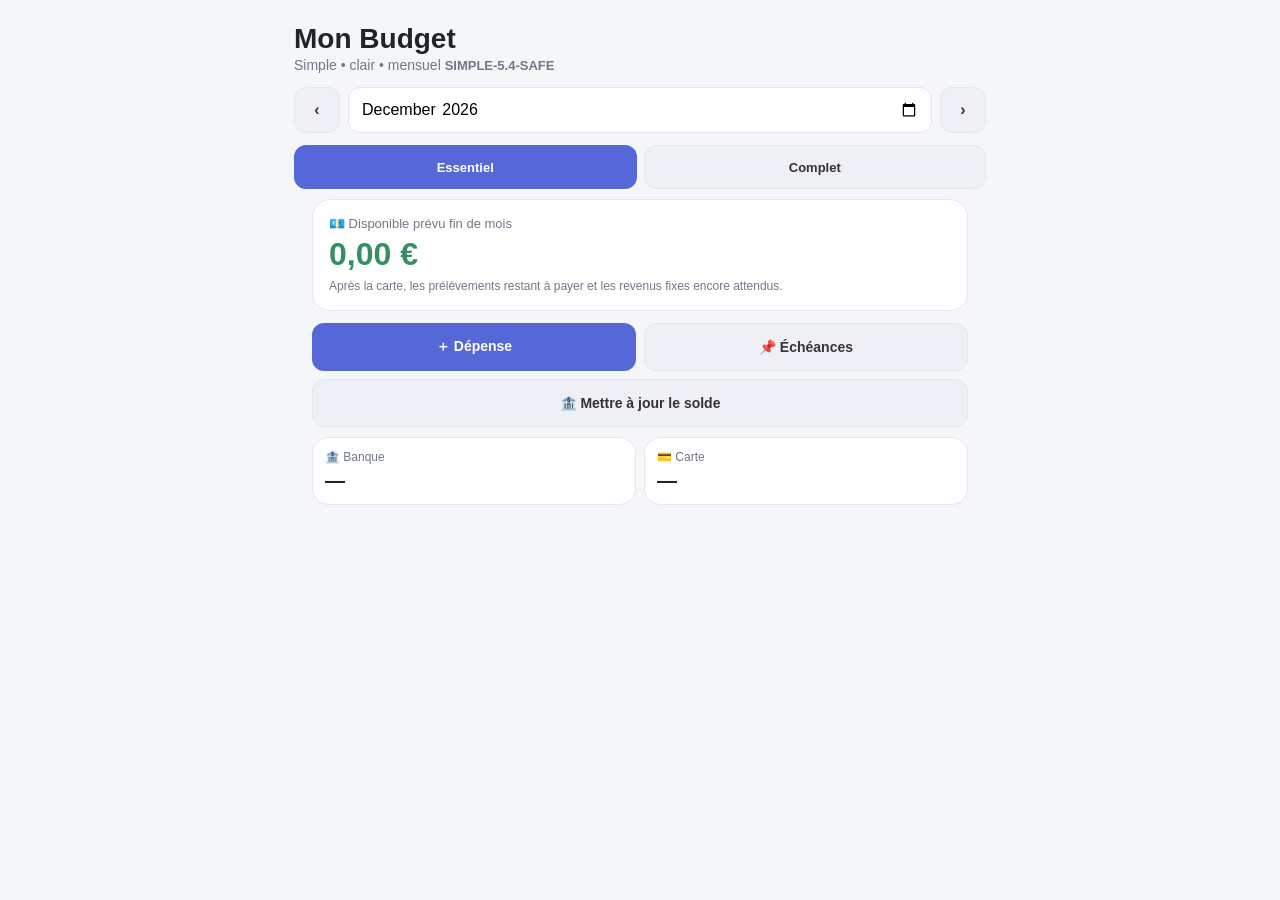
==== Index.html @ 57f80737 "Add files via upload" ====
<!doctype html>
<html lang="fr">
<head>
<meta charset="utf-8">
<meta name="viewport" content="width=device-width,initial-scale=1,viewport-fit=cover">
<meta name="apple-mobile-web-app-capable" content="yes">
<meta name="theme-color" content="#f5f6fa">
<meta name="apple-mobile-web-app-status-bar-style" content="default">
<meta name="apple-mobile-web-app-title" content="Mon Budget">
<link rel="manifest" href="manifest.webmanifest">
<link rel="apple-touch-icon" href="icon.svg">
<title>Mon Budget</title>
<style>
:root{--bg:#f5f6fa;--card:#fff;--text:#20232a;--muted:#727886;--line:#e5e7ed;--green:#16875d;--red:#d44b4b;--blue:#5667d8;--orange:#c4771e}
*{box-sizing:border-box}body{margin:0;background:var(--bg);font-family:-apple-system,BlinkMacSystemFont,"Segoe UI",sans-serif;color:var(--text)}
.app{padding-bottom:82px;max-width:720px;margin:auto;padding:18px 14px 90px}h1{font-size:28px;margin:5px 0 2px}.subtitle{font-size:14px;color:var(--muted);margin-bottom:14px}
.month{display:flex;gap:8px;margin-bottom:12px}.month input{flex:1}.month button{width:46px}
input,select,button{font:inherit}input,select{width:100%;padding:12px;border:1px solid var(--line);border-radius:12px;background:#fff}
button{padding:12px;border:0;border-radius:12px;background:var(--blue);color:#fff;font-weight:700}.secondary{background:#eef0f6;color:#333;border:1px solid var(--line)}
.hero{background:#fff;border:1px solid var(--line);border-radius:18px;padding:17px;box-shadow:0 8px 22px rgba(30,35,50,.06);margin-bottom:10px}
.hero .label,.smalllabel{font-size:12px;color:var(--muted)}.hero .big{font-size:34px;font-weight:850;margin:4px 0}.green{color:var(--green)}.red{color:var(--red)}.orange{color:var(--orange)}
.cards{display:grid;grid-template-columns:1fr 1fr;gap:9px}.card,.section{background:#fff;border:1px solid var(--line);border-radius:16px;padding:14px;box-shadow:0 7px 18px rgba(30,35,50,.05)}
.card b{display:block;font-size:19px;margin-top:4px}.section{margin-top:11px}.section h2{font-size:18px;margin:0 0 11px}
.grid{display:grid;grid-template-columns:1fr 1fr;gap:8px}.wide{grid-column:1/-1}.note{font-size:12px;color:var(--muted);margin-top:8px;line-height:1.4}
.tabs{display:flex;gap:7px;margin-bottom:10px}.tabs button{flex:1;background:#eef0f6;color:#444}.tabs button.active{background:var(--blue);color:white}
.list{display:flex;flex-direction:column;gap:8px}.item{display:flex;align-items:center;gap:8px;border:1px solid var(--line);border-radius:12px;padding:10px}.main{flex:1;min-width:0}.title{font-weight:700;white-space:nowrap;overflow:hidden;text-overflow:ellipsis}.meta{font-size:12px;color:var(--muted);margin-top:2px}.amt{font-weight:800}.del,.edit{background:#f0f1f4;color:#555;padding:8px 10px}.edit{background:#eef0f6}.empty{text-align:center;color:var(--muted);padding:14px}
.progress{height:9px;background:#eceef3;border-radius:999px;overflow:hidden;margin-top:8px}.bar{height:100%;background:var(--blue);width:0}
.actions{display:flex;gap:8px}.actions button{flex:1}.statusDone{background:#e8f6ef!important;color:#16875d!important}.statusTodo{background:#fff5e8!important;color:#a45e12!important}.monthOverview{display:grid;grid-template-columns:1fr 1fr;gap:8px;margin-top:10px}.overviewBox{padding:11px;border:1px solid var(--line);border-radius:12px;background:#f8f9fb}.overviewBox b{display:block;font-size:18px;margin-top:4px}
.compactSection{padding:12px}.compactSection h2{margin-bottom:8px}.compactSection summary{cursor:pointer;font-weight:800;font-size:16px;list-style:none}.compactSection summary::-webkit-details-marker{display:none}.compactSection summary:after{content:"⌄";float:right;color:var(--muted)}.compactSection details[open] summary:after{content:"⌃"}.compactBody{margin-top:10px}
.quickStats{display:grid;grid-template-columns:repeat(4,minmax(112px,1fr));gap:8px;overflow-x:auto;padding-bottom:3px;margin-bottom:10px}.quickStat{background:#fff;border:1px solid var(--line);border-radius:14px;padding:11px;min-width:112px}.quickStat .smalllabel{white-space:nowrap}.quickStat b{display:block;font-size:18px;margin-top:4px}.fold{margin-top:10px;background:#fff;border:1px solid var(--line);border-radius:16px;padding:0 14px;box-shadow:0 7px 18px rgba(30,35,50,.05)}.fold>summary{padding:14px 0;cursor:pointer;font-weight:800;font-size:17px;list-style:none}.fold>summary::-webkit-details-marker{display:none}.fold>summary:after{content:"＋";float:right;color:var(--muted)}.fold[open]>summary:after{content:"−"}.foldBody{padding:0 0 14px}.fold .section{box-shadow:none;border:0;padding:0;margin:0}.todayHidden{display:none}

.menuGroup{margin-top:10px;background:#fff;border:1px solid var(--line);border-radius:16px;padding:0 14px;box-shadow:0 7px 18px rgba(30,35,50,.05)}
.menuGroup>summary{padding:15px 0;cursor:pointer;font-weight:850;font-size:18px;list-style:none}
.menuGroup>summary::-webkit-details-marker{display:none}
.menuGroup>summary:after{content:"＋";float:right;color:var(--muted)}
.menuGroup[open]>summary:after{content:"−"}
.menuBody{padding:0 0 14px}
.menuBody>.fold{box-shadow:none;border:1px solid var(--line);margin-top:8px}
.menuBody>.fold>summary{font-size:15px;padding:12px 0}


/* V80 — simplification et confort iPhone */
.quickActions{display:grid;grid-template-columns:repeat(5,1fr);gap:7px;margin:4px 0 10px}
.quickActions button{padding:10px 6px;font-size:12px;line-height:1.15;min-height:48px}
.quickActions .secondary{background:#fff}
.toast{position:fixed;left:50%;bottom:24px;transform:translateX(-50%) translateY(20px);background:#20232a;color:#fff;padding:11px 16px;border-radius:999px;font-size:13px;font-weight:700;opacity:0;pointer-events:none;transition:.2s;z-index:100;max-width:90%;text-align:center}
.toast.show{opacity:1;transform:translateX(-50%) translateY(0)}
.homeRecent{margin-top:10px}
.homeRecent>summary{font-size:15px!important;padding:11px 0!important}
@media(max-width:520px){
 .app{padding:12px 10px 78px}
 h1{font-size:25px}
 .hero{padding:14px}
 .hero .big{font-size:30px}
 .quickStats{display:grid;grid-template-columns:1fr 1fr;overflow:visible;gap:7px}
 .quickStat{min-width:0;padding:10px}
 .quickStat b{font-size:17px}
 .section{padding:12px}
 .quickActions{grid-template-columns:repeat(5,1fr)}
}


.habitBtn{white-space:nowrap;padding:9px 11px!important}
.reuseHome{background:#eef0f6;color:#444;padding:7px 9px;font-size:13px}

.homeDone{padding:7px 9px;font-size:12px;white-space:nowrap}
@media(max-width:520px){.homeDone{padding:7px 8px;font-size:11px}}

.monthSteps{display:grid;grid-template-columns:1fr 1fr;gap:7px}
.monthSteps button{text-align:left;padding:10px 11px;font-size:13px}
.monthSteps span{float:right;font-weight:900}
@media(max-width:520px){.monthSteps{grid-template-columns:1fr 1fr}.monthSteps button{font-size:12px;padding:9px}}


.viewMode{display:grid;grid-template-columns:1fr 1fr;gap:7px;margin:0 0 10px}
.viewMode button{padding:11px 10px;font-size:13px;min-height:44px;touch-action:manipulation}
body.essentialMode .optionalHome{display:none!important}
body.essentialMode .quickStats{margin-bottom:8px}


.entryTools{display:flex;align-items:center;justify-content:space-between;gap:8px;margin:0 0 8px}
.entryTools button{padding:7px 10px;font-size:12px}
body.entrySimple .entryAdvanced{display:none!important}
body.entrySimple #form{grid-template-columns:1fr 1fr}
body.entrySimple #label{grid-column:1/-1}
body.entrySimple #addBtn{grid-column:1/-1}
body.entrySimple #undoLastBtn{grid-column:1/-1}
@media(max-width:520px){
 body.entrySimple #form{grid-template-columns:1fr 1fr}
}


.globalUndo{position:fixed;left:10px;right:10px;bottom:12px;z-index:120;background:#20232a;color:#fff;border-radius:14px;padding:10px 12px;display:flex;align-items:center;justify-content:space-between;gap:10px;box-shadow:0 8px 28px rgba(0,0,0,.22)}
.globalUndo span{font-size:13px;font-weight:700}
.globalUndo button{padding:8px 12px;background:#fff;color:#20232a;white-space:nowrap}


.attentionCard{border-width:2px}
.attentionHead{display:flex;align-items:center;justify-content:space-between;gap:8px}
#attentionBadge{font-size:11px;font-weight:800;padding:4px 7px;border-radius:999px;background:#eef0f6}


.smartEntry{display:flex;align-items:center;justify-content:space-between;gap:9px;padding:9px 10px;margin:0 0 8px;border:1px solid var(--line);border-radius:12px;background:#fafbff}
.smartEntry>div{min-width:0}
.smartEntry button{padding:8px 10px;white-space:nowrap}

.dailyActionGrid{display:grid;grid-template-columns:1fr 1fr;gap:7px}
.dailyActionGrid button{min-height:44px;padding:9px 8px;font-size:12px}
body.essentialMode .dailyActions{display:block!important}









.categoryBars{display:grid;gap:7px;margin-top:8px}
.categoryRow{display:grid;grid-template-columns:minmax(75px,1fr) 2fr auto;align-items:center;gap:7px;font-size:11px}
.categoryTrack{height:8px;border-radius:999px;background:#eceef4;overflow:hidden}
.categoryFill{height:100%;background:currentColor;border-radius:999px}
.categoryAmount{font-weight:800;white-space:nowrap}


.projectionGrid{display:grid;grid-template-columns:1fr 1fr;gap:7px;margin-top:8px}
.projectionGrid>div{border:1px solid var(--line);border-radius:11px;padding:9px;background:#fafbff}
.projectionGrid span{display:block;font-size:11px;color:#666;margin-bottom:3px}
.projectionGrid b{font-size:16px}


.compactMonthDetails{margin:0 0 10px}
.compactMonthDetails summary{display:flex;align-items:center;justify-content:space-between;gap:8px}
.compactHint{font-size:10px;font-weight:600;color:#777;text-align:right}
.compactMonthBody>.section{margin:8px 0!important;padding:10px}
.compactMonthBody>.section:first-child{margin-top:0!important}
.compactMonthBody>.section:last-child{margin-bottom:0!important}
body.essentialMode .compactMonthDetails{display:block!important}

.entryToolButtons{display:flex;gap:5px;align-items:center;flex-wrap:wrap;justify-content:flex-end}
.entryToolButtons button{padding:7px 9px;font-size:11px}
@media(max-width:420px){
 .entryTools{align-items:flex-start}
 .entryToolButtons{flex-direction:column;align-items:stretch}
 .entryToolButtons button{padding:6px 8px}
}

.recentEntryWrap{margin:0 0 8px}
.recentEntryChips{display:flex;gap:6px;overflow-x:auto;padding:5px 0 2px;scrollbar-width:none}
.recentEntryChips::-webkit-scrollbar{display:none}
.recentEntryChips button{flex:0 0 auto;padding:7px 9px;font-size:11px;white-space:nowrap;max-width:170px;overflow:hidden;text-overflow:ellipsis}
.compactCollapse{width:100%;margin:0 0 7px;padding:7px;font-size:11px}

.closeAssistantGrid{display:grid;grid-template-columns:1fr;gap:7px}
.closeAssistantGrid button{min-height:42px;text-align:left;padding:9px 10px}

/* V500.1 — accueil plus compact */



.compactMonthDetails{margin-bottom:8px!important}
.dailyActions{padding:11px!important;margin-bottom:8px!important}

/* V600 — accueil plus compact sur iPhone */
.hero{margin-bottom:8px!important}
.attentionCard{margin-top:0!important;margin-bottom:8px!important}
.compactMonthDetails{margin-top:0!important;margin-bottom:8px!important}
.dailyActions{margin-top:0!important;margin-bottom:8px!important}
.dailyActions h2{margin-bottom:5px!important}
.dailyActionGrid{gap:6px!important}
.dailyActionGrid button{min-height:40px!important;padding:7px!important}
@media(max-width:430px){
 .compactHint{max-width:175px;line-height:1.1}
 .compactMonthDetails summary{padding-top:9px!important;padding-bottom:9px!important}
}

/* V700 — outils pratiques sans rallonger l'accueil */
.historyQuickTools{display:grid;grid-template-columns:1fr auto;gap:6px;margin:0 0 6px}
.historyQuickTools input{min-width:0}
.historyQuickTools button{padding:7px 10px}
@media(max-width:430px){
 .entryToolButtons{gap:4px}
 .entryToolButtons button{font-size:10px;padding:6px 7px}
}

/* V800 — filtres d'historique compacts */
.historyFilters{display:flex;gap:5px;overflow-x:auto;margin:0 0 8px;padding-bottom:2px;scrollbar-width:none}
.historyFilters::-webkit-scrollbar{display:none}
.historyFilters button{flex:0 0 auto;padding:6px 8px;font-size:10px}
.historyFilters button.active{font-weight:800;outline:2px solid currentColor}

/* V900 — navigation mensuelle compacte */
.monthNavTools{display:grid;grid-template-columns:1fr 1fr 1fr;gap:5px;margin:0 0 9px}
.monthNavTools button{padding:7px 5px;font-size:10px}
.nextMonthPreview{margin:-2px 0 8px;padding:7px 8px;border:1px solid var(--line);border-radius:9px;background:#fafbff}
@media(max-width:430px){
 .monthNavTools{grid-template-columns:1fr 1fr}
 .monthNavTools button:last-child{grid-column:1/-1}
}

/* V1000 — favoris de saisie + badge intégrité, sans nouveau bloc accueil */
.favoriteEntryWrap{margin:0 0 7px}
.integrityBadge{display:inline-block;padding:6px 8px;border-radius:999px;font-size:11px;font-weight:800;margin-bottom:8px}
.integrityBadge.ok{background:#edf8f1}
.integrityBadge.warn{background:#fff5e8}



/* V1000.4 — correctif ciblé affichage revenus fixes */
#fixedIncomeList{display:grid;gap:7px}
#fixedIncomeList .fixedIncomeVisibleRow{display:grid}

/* SIMPLE-1 — quotidien d'abord, options avancées derrière "Plus" */
.simpleModeBar{display:flex;align-items:center;justify-content:space-between;gap:10px;margin:10px 0;padding:11px 13px;border:1px solid var(--line);border-radius:14px;background:#fff}
.simpleModeBar b{display:block;font-size:14px}
.simpleModeBar span{display:block;font-size:11px;color:var(--muted);margin-top:2px}
.simpleModeBar button{padding:7px 13px;min-width:74px}

/* SIMPLE-2 — accueil quotidien ultra simple */
body.simpleEssential #quickStatus,
body.simpleEssential #urgentCard,
body.simpleEssential #monthDetailsCard{display:none!important}
body.simpleEssential .simpleModeBar{margin-top:8px}
body.simpleEssential #quickActions .note{display:none!important}

/* SIMPLE-3 — accueil essentiel réellement minimal */
body.simpleEssential #urgentCard{display:none!important}
body.simpleEssential #quickActions .note{display:none!important}
body.simpleEssential #quickActions .quickGrid>*{display:none!important}
body.simpleEssential #quickActions .quickGrid>*:nth-child(1),
body.simpleEssential #quickActions .quickGrid>*:nth-child(2),
body.simpleEssential #quickActions .quickGrid>*:nth-child(3){display:flex!important}
body.simpleEssential #quickActions .quickGrid>*:nth-child(1){order:1}
body.simpleEssential #quickActions .quickGrid>*:nth-child(2){order:2}
body.simpleEssential #quickActions .quickGrid>*:nth-child(3){order:3}
body.simpleEssential #quickActions .quickGrid{grid-template-columns:1fr!important}
body.simpleEssential #quickActions .quickGrid>*:nth-child(1){font-size:0}
body.simpleEssential #quickActions .quickGrid>*:nth-child(1)::after{content:"+ Dépense";font-size:15px}
body.simpleEssential #quickActions .quickGrid>*:nth-child(2){font-size:0}
body.simpleEssential #quickActions .quickGrid>*:nth-child(2)::after{content:"📌 Échéances";font-size:15px}
body.simpleEssential #quickActions .quickGrid>*:nth-child(3){font-size:0}
body.simpleEssential #quickActions .quickGrid>*:nth-child(3)::after{content:"🏦 Mettre à jour le solde";font-size:15px}
body.simpleEssential .statGrid>*:nth-child(n+3){display:none!important}
body.simpleEssential .statGrid{grid-template-columns:1fr 1fr!important}
body.simpleEssential #monthDetailsCard{display:none!important}

/* SIMPLE-4 — véritable tableau de bord Essentiel indépendant */
.simple4Dashboard{display:none}
body.simple4TrueEssential .simple4Dashboard{display:block;margin:10px 18px 22px}
.simple4Available{background:#fff;border:1px solid var(--line);border-radius:18px;padding:16px;margin-bottom:12px}
.simple4Label{color:var(--muted);font-size:13px}
.simple4Amount{font-size:32px;font-weight:800;color:#348f62;margin:5px 0}
.simple4Sub{font-size:12px;color:var(--muted);line-height:1.35}
.simple4Actions{display:grid;grid-template-columns:1fr 1fr;gap:8px;margin-bottom:10px}
.simple4Actions button{min-height:48px;font-size:14px}
.simple4Actions .simple4Wide{grid-column:1/-1}
.simple4Stats{display:grid;grid-template-columns:1fr 1fr;gap:8px}
.simple4Stats>div{background:#fff;border:1px solid var(--line);border-radius:16px;padding:12px}
.simple4Stats span{display:block;color:var(--muted);font-size:12px}
.simple4Stats b{display:block;font-size:20px;margin-top:5px}
body.simple4TrueEssential #simple4OriginalArea{display:none!important}

/* SIMPLE-5 — actions intégrées sans quitter l'accueil simple */
.simple5Panel{background:#fff;border:1px solid var(--line);border-radius:18px;padding:14px;margin:10px 0}
.simple5Panel[hidden]{display:none!important}
.simple5Head{display:flex;align-items:center;justify-content:space-between;margin-bottom:10px}
.simple5Head b{font-size:17px}.simple5Close{border:0;background:transparent;font-size:22px;padding:4px 8px}
.simple5Panel input,.simple5Panel select{width:100%;box-sizing:border-box;margin:5px 0;padding:12px;border:1px solid var(--line);border-radius:12px;background:#fff;font-size:16px}
.simple5Row{display:grid;grid-template-columns:1fr 1fr;gap:8px}
.simple5Panel .primary{width:100%;margin-top:8px}
.simple5Hint{font-size:12px;color:var(--muted);margin-top:7px}

.simple5DueSummary{display:grid;grid-template-columns:1fr 1fr;gap:8px;margin:4px 0 10px}
.simple5DueSummary>div{background:#f7f8fb;border:1px solid var(--line);border-radius:14px;padding:10px}
.simple5DueSummary span{display:block;color:var(--muted);font-size:12px}
.simple5DueSummary b{display:block;font-size:19px;margin-top:4px}
.simple5DueList{display:grid;gap:8px}
.simple5DueItem{border:1px solid var(--line);border-radius:14px;padding:11px}
.simple5DueTop{display:flex;justify-content:space-between;gap:10px;align-items:flex-start}
.simple5DueTitle{font-weight:750}
.simple5DueMeta{font-size:12px;color:var(--muted);margin-top:3px}
.simple5DueAmt{font-weight:800;white-space:nowrap}
.simple5DueItem button{width:100%;margin-top:9px;min-height:42px}
.simple5Empty{text-align:center;color:var(--muted);padding:14px 4px}

.simple5CompactHead{margin-bottom:0}
.simple5EmptyCompact{padding:4px 2px 2px;text-align:left;font-size:14px}
</style></head>
<body>
<div id="simple4Dashboard" class="simple4Dashboard">
  <div class="simple4Available">
    <div class="simple4Label">💶 Disponible prévu fin de mois</div>
    <div id="simple4AvailableValue" class="simple4Amount">—</div>
    <div class="simple4Sub">Après la carte, les prélèvements restant à payer et les revenus fixes encore attendus.</div>
  </div>

  <div class="simple4Actions">
    <button id="simple4Add" type="button" class="primary">＋ Dépense</button>
    <button id="simple4Due" type="button" class="secondary">📌 Échéances</button>
    <button id="simple4Balance" type="button" class="secondary simple4Wide">🏦 Mettre à jour le solde</button>
  </div>

  <div id="simple5Panel" class="simple5Panel" hidden></div>

  <div class="simple4Stats">
    <div><span>🏦 Banque</span><b id="simple4Bank">—</b></div>
    <div><span>💳 Carte</span><b id="simple4Card">—</b></div>
  </div>
</div>
<div class="app">
<h1>Mon Budget</h1><div class="subtitle">Simple • clair • mensuel <span style="font-size:13px;font-weight:700">SIMPLE-5.4-SAFE</span></div>
<div class="month"><button id="prev" class="secondary">‹</button><input id="month" type="month"><button id="next" class="secondary">›</button></div>
<div class="viewMode">
 <button id="viewEssential" type="button" aria-pressed="true">Essentiel</button>
 <button id="viewFull" type="button" class="secondary" aria-pressed="false">Complet</button>
</div>

<div class="hero">
 <div class="label">💶 Disponible prévu fin de mois</div>
 <div id="rest" class="big green">0 €</div>
 <div id="restText" class="smalllabel">Après la carte, les prélèvements et les dépenses exceptionnelles prévues.</div>
<div id="monthPace" style="margin-top:10px;padding-top:10px;border-top:1px solid var(--line);font-size:14px;font-weight:700"></div>
</div>
<div id="homeGuidance" class="note" style="margin:-2px 2px 10px;text-align:center;font-weight:700"></div>
<div id="routineReminder" class="section" style="display:none;margin-top:0;margin-bottom:10px">
 <div style="display:flex;align-items:center;justify-content:space-between;gap:8px">
  <div><b>🔔 Point budget</b><div id="routineReminderText" class="note" style="margin-top:3px"></div></div>
  <button id="routineGo" class="secondary" type="button">Faire le point</button>
 </div>
</div>

<div id="attentionCard" class="section attentionCard" style="margin-top:0;margin-bottom:10px">
 <div class="attentionHead"><b id="attentionTitle">✓ Tout va bien</b><span id="attentionBadge"></span></div>
 <div id="attentionText" class="note" style="margin-top:5px"></div>
 <button id="attentionAction" class="secondary" type="button" style="display:none;width:100%;margin-top:8px">Voir</button>
</div>



<details id="compactMonthDetails" class="fold compactMonthDetails">
 <summary>📊 Détails du mois <span id="compactHint" class="compactHint">comparaison · catégories · projection</span></summary>
 <div class="foldBody compactMonthBody"><button id="collapseMonthDetails" class="secondary compactCollapse" type="button">↑ Refermer les détails</button>
<div class="section monthCompare" style="margin-top:0;margin-bottom:10px">
 <h2 style="margin-bottom:7px">↔️ Par rapport au mois précédent</h2>
 <div id="compareMonthText" class="note"></div>
</div>

<div class="section categorySnapshot" style="margin-top:0;margin-bottom:10px">
 <h2 style="margin-bottom:7px">🏷️ Où part mon budget ?</h2>
 <div id="categorySnapshotText" class="note"></div>
 <div id="categorySnapshotBars" class="categoryBars"></div>
</div>

<div class="section monthProjection" style="margin-top:0;margin-bottom:10px">
 <h2 style="margin-bottom:7px">🔭 Jusqu’à la fin du mois</h2>
 <div id="monthProjectionText" class="note"></div>
 <div class="projectionGrid">
  <div><span>Jours restants</span><b id="projectionDays">—</b></div>
  <div><span>Repère quotidien</span><b id="projectionDaily">—</b></div>
 </div>
</div>

 </div>
</details>

<div class="section dailyActions" style="margin-top:0;margin-bottom:10px">
 <h2 style="margin-bottom:4px">⚡ Actions rapides</h2>
 <div id="dailyActionHint" class="note" style="margin-bottom:7px"></div>
 <div id="monthCheckStatus" class="note" style="margin:0 0 7px"></div>
 <div class="dailyActionGrid">
  <button id="dailyAdd" type="button">➕ Ajouter</button>
  <button id="dailyDue" class="secondary" type="button">📌 Échéances</button>
  <button id="dailyBalance" class="secondary" type="button">🏦 Solde</button>
  <button id="dailyMonthCheck" class="secondary" type="button">✓ Faire le point</button>
 </div>
</div>

<div id="todaySection" class="section" style="margin-top:0;margin-bottom:10px">
<h2>📌 Aujourd’hui</h2>
<div id="todayDueList" class="list"></div>
<div id="todayDueNote" class="note"></div>
</div>

<div class="quickStats">
 <div class="quickStat"><span class="smalllabel">🏦 Banque</span><b id="bankView">0 €</b></div>
 <div class="quickStat"><span class="smalllabel">💳 Carte</span><b id="cardView" class="orange">0 €</b></div>
 <div class="quickStat"><span class="smalllabel">⬇️ Revenus</span><b id="incomeView" class="green">0 €</b></div>
 <div class="quickStat"><span class="smalllabel">⬆️ Dépenses</span><b id="expenseView" class="red">0 €</b></div>
</div>









<div class="quickActions" aria-label="Accès rapides">
 <button id="qaAdd" class="secondary" type="button">➕<br>Ajouter</button>
 <button id="qaBalance" class="secondary" type="button">🏦<br>Solde</button>
 <button id="qaHistory" class="secondary" type="button">📋<br>Historique</button>
 <button id="qaBackup" class="secondary" type="button">💾<br>Sauvegarder</button>
 <button id="qaToday" class="secondary" type="button">📅<br>Aujourd’hui</button>
</div>

<div class="section optionalHome" style="margin-top:0;margin-bottom:10px">
 <h2 style="margin-bottom:8px">☀️ Aujourd’hui</h2>
 <div class="cards">
  <div class="card"><span class="smalllabel">Dépensé aujourd’hui</span><b id="homeTodaySpent" class="red">0,00 €</b></div>
  <div class="card"><span class="smalllabel">Repère disponible / jour</span><b id="homePerDay">0,00 €</b></div>
 </div>
 <div id="homeTodayMsg" class="note" style="margin-top:8px"></div>
</div>

<div class="section" style="margin-top:0;margin-bottom:10px">
 <h2 style="margin-bottom:5px">📌 À faire</h2>
 <div class="note" style="margin-bottom:8px">Validez directement ici ce qui a été payé ou reçu.</div>
 <div id="homeTodo" class="list"></div>
 <div class="actions" style="margin-top:8px">
 <button id="undoDueAction" class="secondary" type="button" style="display:none">↩️ Annuler</button>
 <button id="qaTodo" class="secondary" type="button">Voir les échéances</button>
</div>
</div>

<details class="fold homeRecent optionalHome">
 <summary>🕘 Dernières opérations</summary>
 <div class="foldBody"><div id="recentEntries" class="list"></div></div>
</details>

<div class="section">
<h2>Ajouter rapidement</h2>
<div class="tabs"><button id="tabExpense" class="active">Dépense</button><button id="tabIncome">Revenu</button><button id="tabFixed">Fixe</button></div>
<div id="habitHint" class="note" style="display:none;margin:0 0 6px">Saisies récentes — touchez pour préremplir</div>
<div id="habitRow" style="display:none;gap:7px;overflow-x:auto;margin-bottom:10px;padding-bottom:2px"></div>
<div id="quickExpense" style="display:flex;gap:7px;overflow-x:auto;margin-bottom:10px;padding-bottom:2px">
<button type="button" class="secondary quickcat" data-cat="Courses" data-label="Courses">Courses</button>
<button type="button" class="secondary quickcat" data-cat="Carburant" data-label="Carburant">Carburant</button>
<button type="button" class="secondary quickcat" data-cat="Loisirs" data-label="Loisirs">Loisirs</button>
<button type="button" class="secondary quickcat" data-cat="Animaux" data-label="Animaux">Animaux</button>
</div>
<div id="smartEntry" class="smartEntry" style="display:none">
 <div><b id="smartEntryTitle">✨ Suggestion</b><div id="smartEntryText" class="note"></div></div>
 <button id="smartEntryApply" class="secondary" type="button">Utiliser</button>
</div>
<div id="favoriteEntryWrap" class="favoriteEntryWrap" style="display:none">
 <span class="note">Favoris</span>
 <div id="favoriteEntryChips" class="recentEntryChips"></div>
</div>
<div id="recentEntryWrap" class="recentEntryWrap" style="display:none"><span class="note">Récents</span><div id="recentEntryChips" class="recentEntryChips"></div></div>
<div class="entryTools">
 <span class="note">Saisie rapide <span id="entryChoiceSummary"></span></span>
 <div class="entryToolButtons">
  <button id="repeatLastEntry" class="secondary" type="button" style="display:none">↻ Reprendre</button>
  <button id="clearQuickEntry" class="secondary" type="button">✕ Effacer</button>
  <button id="entryToday" class="secondary" type="button">Aujourd’hui</button>
  <button id="entryThisMonth" class="secondary" type="button">Ce mois</button>
  <button id="saveFavoriteEntry" class="secondary" type="button">☆ Favori</button>
  <button id="toggleEntryDetails" class="secondary" type="button">Plus d’options</button>
 </div>
</div>
<form id="form" class="grid">
 <input id="label" class="wide" list="recentLabels" autocomplete="off" placeholder="Nom : courses, salaire, assurance…" required>
 <datalist id="recentLabels"></datalist>
 <input id="amount" type="number" step="0.01" min="0" inputmode="decimal" placeholder="Montant €" required>
 <input id="date" class="entryAdvanced" type="date" required>
 <input id="fixedDay" class="wide" type="number" min="1" max="28" inputmode="numeric" placeholder="Jour du prélèvement (1 à 28)" style="display:none">
 <select id="paymentMethod" class="wide entryAdvanced">
<option value="card">💳 Carte bancaire</option>
<option value="bank">🏦 Compte / prélèvement</option>
<option value="cash">💶 Espèces</option>
</select>
<select id="category" class="wide entryAdvanced"><option>Courses</option><option>Carburant</option><option>Factures</option><option>Logement</option><option>Voiture</option><option>Santé</option><option>Enfants</option><option>Loisirs</option><option>Animaux</option><option>Autre</option></select>
 <button class="wide" id="addBtn">Ajouter la dépense</button>
<button class="secondary" id="undoLastBtn" type="button" style="margin-top:10px;width:100%">
↩️ Annuler la dernière saisie
</button>
</form>
<div id="fixedNote" class="note" style="display:none">Le montant sera prévu automatiquement chaque mois à la date choisie. Vous pourrez ensuite indiquer « Payé ».</div>
</div>

<div class="simpleModeBar">
 <div><b>Mode simple</b><span>Le nécessaire au quotidien</span></div>
 <button id="toggleAdvancedSimple" class="secondary" type="button">Plus</button>
</div>
<details class="menuGroup">
 <summary>🔮 Prévisions</summary>
 <div class="menuBody">
  <details class="fold" data-simple-advanced="1">
<summary>📊 Repère quotidien</summary>
<div class="foldBody">
 <div class="cards">
  <div class="card"><span class="smalllabel">📅 Jours restants</span><b id="daysLeft">0</b></div>
  <div class="card"><span class="smalllabel">💶 Disponible / jour</span><b id="perDay">0,00 €</b></div>
  <div class="card"><span class="smalllabel">🛒 Aujourd’hui</span><b id="spentToday" class="red">0,00 €</b></div>
  <div class="card"><span class="smalllabel">📆 Sur 7 jours</span><b id="spentWeek" class="red">0,00 €</b></div>
 </div>
 <div class="note">C’est seulement un repère : vous n’êtes pas obligée de dépenser la même somme chaque jour.</div>
</div></details>
  <details class="fold">
<summary>📅 À venir ce mois-ci</summary>
<div class="foldBody">
 <div class="cards">
  <div class="card"><span class="smalllabel">💰 Revenus attendus</span><b id="dashExpected" class="green">0,00 €</b></div>
  <div class="card"><span class="smalllabel">🧾 Charges à payer</span><b id="dashUnpaid" class="orange">0,00 €</b></div>
 </div>
 <div style="margin-top:10px;padding:11px;border:1px solid var(--line);border-radius:12px;background:#f8f9fb"><span class="smalllabel">⏰ Prochaine échéance</span><div id="nextDue" style="font-weight:800;margin-top:4px">Aucune échéance</div><div id="nextDueDetail" class="note" style="margin-top:3px"></div></div>
</div></details>
  <details class="fold">
<summary>💰 Revenus fixes mensuels</summary>
<div class="foldBody"><div class="note" style="margin-bottom:10px">Enregistrés une seule fois, ils apparaissent tous les mois. « Reçu » est mémorisé séparément pour chaque mois.</div>
<div class="grid">
 <input id="fiLabel" class="wide" placeholder="Ex. Salaire, allocation…">
 <input id="fiAmount" type="number" step="0.01" min="0" inputmode="decimal" placeholder="Montant €">
 <input id="fiDay" type="number" min="1" max="28" inputmode="numeric" placeholder="Jour (1 à 28)">
 <button id="addFixedIncome">Ajouter</button>
</div>
<div id="fixedIncomeList" class="list" style="margin-top:10px"></div>


</div></details>
  <details class="fold" data-simple-advanced="1">
<summary>🔮 Prévision du mois</summary>
<div class="foldBody">
<div class="cards">
 <div class="card"><span class="smalllabel">Revenus encore attendus</span><b id="expectedIncome" class="green">0 €</b></div>
 <div class="card"><span class="smalllabel">Fixes encore à payer</span><b id="unpaidFixed" class="orange">0 €</b></div>
</div>
<div class="note">Le reste à vivre tient compte de la carte, des prélèvements restant à payer et des revenus fixes qui ne sont pas encore reçus.</div>


</div></details>
  <details class="fold">
<summary>🧾 Prélèvements fixes</summary>
<div class="foldBody"><div class="note" style="margin-bottom:10px">Enregistrés une seule fois, ils apparaissent tous les mois. « Payé » est mémorisé séparément pour chaque mois.</div>
<div id="fixedList" class="list"></div>


</div></details>
  






<details class="fold" data-simple-advanced="1">
<summary>🐷 Objectif d’épargne</summary>
<div class="foldBody">
 <div class="note" style="margin-bottom:10px">Définissez la somme que vous souhaitez préserver ce mois-ci. Elle sera déduite du disponible réellement utilisable.</div>
 <div class="grid">
  <input id="savingGoal" type="number" step="0.01" min="0" inputmode="decimal" placeholder="Objectif d’épargne €">
  <input id="savingDone" type="number" step="0.01" min="0" inputmode="decimal" placeholder="Épargne réellement mise de côté €">
  <input id="safetyMargin" type="number" step="0.01" min="0" inputmode="decimal" placeholder="Marge de sécurité à garder €">
  <button id="saveSavingGoal">Enregistrer</button>
 </div>
 <div class="cards" style="margin-top:10px">
  <div class="card"><span class="smalllabel">Objectif</span><b id="savingGoalView">0,00 €</b></div>
  <div class="card"><span class="smalllabel">Disponible après épargne</span><b id="afterSavingView" class="green">0,00 €</b></div>
  <div class="card wide"><span class="smalllabel">🛡️ Marge de sécurité</span><b id="safetyMarginView">0,00 €</b><div class="note" id="safetyMarginText" style="margin-top:4px"></div></div>
  <div class="card wide"><span class="smalllabel">Progression de l’objectif</span><b id="savingProgressText">0 %</b><div class="progress"><div id="savingProgressBar" class="bar"></div></div></div>
  <div class="card wide"><span class="smalllabel">Épargne des derniers mois</span><div id="savingHistory" style="margin-top:8px"></div></div>
 </div>
</div></details>
<details class="fold" data-simple-advanced="1">
<summary>🏁 Fin de mois</summary>
<div class="foldBody">
 <div class="cards">
  <div class="card"><span class="smalllabel">Disponible prévu</span><b id="endForecast">0,00 €</b></div>
  <div class="card"><span class="smalllabel">Réservé</span><b id="endReserved">0,00 €</b></div>
  <div class="card wide"><span class="smalllabel">Réellement libre</span><b id="endFree" class="green">0,00 €</b></div>
 </div>
 <div id="endMonthMessage" class="note" style="margin-top:10px"></div>
</div></details>
<details class="fold" data-simple-advanced="1">
<summary>🚦 État du budget</summary>
<div class="foldBody">
 <div id="budgetStatus" class="list"></div>
</div></details>

<details class="fold" data-simple-advanced="1">
<summary>📊 Analyses détaillées</summary>
<div class="foldBody">
 <div class="note" style="margin-bottom:10px">Ces informations restent disponibles, mais sont rangées ici pour garder l’écran principal simple.</div>
<details class="fold">
<summary>🥇 Top 3 des dépenses</summary>
<div class="foldBody">
 <div id="topThreeCategories" class="list"></div>
 <div class="note" style="margin-top:10px">Vos trois catégories les plus importantes du mois, classées automatiquement.</div>
</div></details>
<details class="fold">
<summary>🏆 Plus gros poste de dépense</summary>
<div class="foldBody">
 <div class="cards">
  <div class="card"><span class="smalllabel">Catégorie n°1</span><b id="topCategoryName">—</b></div>
  <div class="card"><span class="smalllabel">Montant</span><b id="topCategoryAmount" class="red">0,00 €</b></div>
 </div>
 <div id="topCategoryInfo" class="note" style="margin-top:10px"></div>
</div></details>
<details class="fold">
<summary>🎯 Suis-je dans le bon rythme ?</summary>
<div class="foldBody">
 <div class="cards">
  <div class="card"><span class="smalllabel">Rythme réel / jour</span><b id="paceActual">0,00 €</b></div>
  <div class="card"><span class="smalllabel">Repère autorisé / jour</span><b id="paceAllowed">0,00 €</b></div>
 </div>
 <div class="card wide" style="margin-top:10px"><b id="paceVerdictTitle"></b><div id="paceVerdictText" class="note" style="margin-top:4px"></div></div>
</div></details>
<details class="fold">
<summary>📉 Rythme des dépenses</summary>
<div class="foldBody">
 <div class="cards">
  <div class="card"><span class="smalllabel">Moyenne dépensée / jour</span><b id="avgSpentDay">0,00 €</b></div>
  <div class="card"><span class="smalllabel">Dépenses du mois</span><b id="spentSoFar" class="red">0,00 €</b></div>
  <div class="card wide"><span class="smalllabel">Projection au même rythme</span><b id="spendingProjection">0,00 €</b></div>
 </div>
 <div id="spendingPaceMessage" class="note" style="margin-top:10px"></div>
</div></details>
<details class="fold">
<summary>📅 Dépenses par semaine</summary>
<div class="foldBody">
 <div id="weeklySpending" class="list"></div>
 <div class="note" style="margin-top:10px">Les dépenses réellement enregistrées sont regroupées par périodes du mois pour repérer rapidement les semaines les plus coûteuses.</div>
</div></details>
<details class="fold">
<summary>💳 Dépenses par moyen de paiement</summary>
<div class="foldBody">
 <div class="cards">
  <div class="card"><span class="smalllabel">💳 Carte</span><b id="payCardTotal">0,00 €</b></div>
  <div class="card"><span class="smalllabel">🏦 Compte</span><b id="payBankTotal">0,00 €</b></div>
  <div class="card"><span class="smalllabel">💶 Espèces</span><b id="payCashTotal">0,00 €</b></div>
  <div class="card"><span class="smalllabel">Total dépenses</span><b id="payAllTotal" class="red">0,00 €</b></div>
 </div>
 <div class="note" style="margin-top:10px">Répartition des dépenses réellement enregistrées pour le mois sélectionné.</div>
</div></details>
<details class="fold">
<summary>📊 Dépenses par catégorie</summary>
<div class="foldBody">
<div class="note" style="margin-bottom:10px">Répartition automatique des dépenses enregistrées ce mois-ci.</div>
<div id="categoryBreakdown" class="list"></div>
</div></details>
<details class="fold">
<summary>📈 Comparaison avec le mois précédent</summary>
<div class="foldBody">
 <div id="monthCompare" class="list"></div>
</div></details>
</div></details>
<details class="fold" data-simple-advanced="1">
<summary>🎯 Budgets du mois</summary>
<div class="foldBody">
<div class="note" style="margin-bottom:10px">Facultatif : indiquez seulement les catégories que vous souhaitez surveiller.</div>
<div class="grid">
 <select id="budgetCat"><option>Courses</option><option>Carburant</option><option>Factures</option><option>Logement</option><option>Voiture</option><option>Santé</option><option>Enfants</option><option>Loisirs</option><option>Animaux</option><option>Autre</option></select>
 <input id="budgetAmount" type="number" step="0.01" min="0" inputmode="decimal" placeholder="Budget €">
 <button id="saveBudget" class="wide">Enregistrer le budget</button>
</div>
<div id="budgetList" class="list" style="margin-top:10px"></div>


</div></details>
 </div>
</details>

<details class="menuGroup">
 <summary>🗓️ Gérer le mois</summary>
 <div class="menuBody"><div class="monthNavTools">
 <button id="goPrevMonth" class="secondary" type="button">← Mois précédent</button>
 <button id="goCurrentMonth" class="secondary" type="button">Ce mois-ci</button>
 <button id="goNextMonth" class="secondary" type="button">Mois suivant →</button>
</div><div class="section closeAssistant" style="margin:0 0 10px">
 <h2 style="margin-bottom:6px">🏁 Fin de mois</h2>
 <div id="closeAssistantText" class="note" style="margin-bottom:8px"></div>
 <div id="nextMonthPreview" class="note nextMonthPreview"></div>
 <div class="closeAssistantGrid">
  <button id="closeCheckDue" class="secondary" type="button">1 · Vérifier les échéances</button>
  <button id="closeCheckBalance" class="secondary" type="button">2 · Vérifier le solde</button>
  <button id="closePrepareNext" type="button">3 · Préparer le mois suivant</button>
 </div>
</div><button id="copyPrevFixed" class="secondary" type="button" style="width:100%;margin-bottom:8px">↪ Reprendre les prélèvements du mois précédent</button>
  <div class="section monthGuide" style="margin:0 0 10px">
   <h2 style="margin-bottom:6px">🧭 Mon mois en 4 étapes</h2>
   <div id="monthGuideStatus" class="note" style="margin-bottom:9px"></div>
   <div class="monthSteps">
    <button id="stepBalance" class="secondary" type="button">1 · Solde & carte <span id="stepBalanceState"></span></button>
    <button id="stepDue" class="secondary" type="button">2 · Échéances <span id="stepDueState"></span></button>
    <button id="stepBudget" class="secondary" type="button">3 · Budgets <span id="stepBudgetState"></span></button>
    <button id="stepClose" class="secondary" type="button">4 · Clôture <span id="stepCloseState"></span></button>
   </div>
  </div>
  <details class="fold">
<summary>✏️ Modifier solde et carte</summary>
<div class="foldBody">
 <div class="grid">
  <input id="bank" type="number" step="0.01" inputmode="decimal" placeholder="Solde du compte €">
  <input id="card" type="number" step="0.01" inputmode="decimal" placeholder="Carte en cours €">
  <button id="saveBalance" class="wide">Mettre à jour</button>
 </div>
 <div class="note"><b>Disponible maintenant :</b> <span id="situationAvailable">0,00 €</span></div>
 <div class="note"><span id="situationDetail">Solde bancaire − carte en cours.</span></div>
</div></details>
  <details class="fold">
<summary>✅ Suivi des échéances</summary>
<div class="foldBody">
 <div class="monthOverview">
  <div class="overviewBox"><span class="smalllabel">Revenus déjà reçus</span><b id="receivedFixed" class="green">0,00 €</b></div>
  <div class="overviewBox"><span class="smalllabel">Charges déjà payées</span><b id="paidFixed" class="green">0,00 €</b></div>
 </div>
</div></details>
  <details class="fold">
<summary>✅ Clôture du mois</summary>
<div class="foldBody">
 <div id="monthCloseList" class="list"></div>
 <div class="note" style="margin-top:10px">Ce contrôle ne modifie aucune donnée : il vous indique simplement ce qu’il reste à vérifier avant de passer au mois suivant.</div>
</div></details>
<details class="fold">
<summary>🧳 Dépenses exceptionnelles prévues</summary>
<div class="foldBody">
 <div class="note" style="margin-bottom:10px">Anticipez une dépense inhabituelle. Avec « Payé ✓ », choisissez ensuite Carte, Compte/prélèvement ou Espèces : elle passe dans les mouvements et quitte automatiquement les prévisions.</div>
 <div class="grid">
  <input id="exceptionLabel" placeholder="Ex. Révision voiture">
  <input id="exceptionAmount" type="number" step="0.01" min="0" inputmode="decimal" placeholder="Montant €">
 </div>
 <button id="addException" type="button" style="width:100%;margin-top:8px">Ajouter à la prévision</button>
 <div id="exceptionList" class="list" style="margin-top:10px"></div>
 <div class="card" style="margin-top:10px"><span class="smalllabel">Total exceptionnel prévu</span><b id="exceptionTotal" class="orange">0,00 €</b></div>
</div></details>
<details class="fold">
<summary>📝 Notes du mois</summary>
<div class="foldBody">
 <div class="note" style="margin-bottom:10px">Gardez ici les dépenses exceptionnelles, rappels ou informations utiles pour le mois sélectionné.</div>
 <textarea id="monthNotes" placeholder="Ex. Révision voiture, anniversaire, remboursement attendu…" style="width:100%;min-height:100px;padding:12px;border:1px solid var(--line);border-radius:12px;font:inherit;resize:vertical"></textarea>
 <button id="saveMonthNotes" type="button" style="width:100%;margin-top:8px">Enregistrer la note</button>
 <div id="monthNotesSaved" class="note" style="display:none">Note enregistrée ✓</div>
</div></details>
<details class="fold">
<summary>🔔 Routine budget</summary>
<div class="foldBody">
 <div class="note" style="margin-bottom:10px">Choisissez le jour où vous aimez faire votre point budget chaque mois. Mon Budget vous le rappellera simplement sur l’accueil.</div>
 <div class="grid">
  <input id="routineDay" type="number" min="1" max="28" inputmode="numeric" placeholder="Jour du mois (1 à 28)">
  <button id="saveRoutineDay" type="button">Enregistrer</button>
 </div>
 <button id="clearRoutineDay" class="secondary" type="button" style="width:100%;margin-top:8px">Désactiver la routine</button>
 <div id="routineStatus" class="note" style="margin-top:8px"></div>
</div></details>
<details class="fold">
<summary>🗓️ Préparer le mois prochain</summary>
<div class="foldBody">
 <div class="cards">
  <div class="card"><span class="smalllabel">Revenus fixes prévus</span><b id="nextIncomeTotal" class="green">0,00 €</b></div>
  <div class="card"><span class="smalllabel">Prélèvements fixes prévus</span><b id="nextFixedTotal" class="orange">0,00 €</b></div>
 </div>
 <div id="nextMonthName" class="note" style="margin-top:10px"></div>
 <button id="prepareNextMonth" type="button" style="width:100%;margin-top:10px">✨ Préparer automatiquement le mois prochain</button>
<button id="goNextMonth" class="secondary" type="button" style="width:100%;margin-top:7px">Voir le mois prochain →</button>
<div id="prepareNextMsg" class="note" style="display:none;margin-top:8px"></div>
</div></details>
<details class="fold">
<summary>➡️ Passage au mois suivant</summary>
<div class="foldBody">
<div class="note" style="margin-bottom:10px">
Les revenus fixes et prélèvements fixes restent automatiquement enregistrés chaque mois.
Le statut « Reçu / Payé » reste indépendant pour chaque mois.
</div>
<button id="copyPreviousBudgets" class="secondary" style="width:100%">Reprendre les budgets du mois précédent</button>
<div id="copyBudgetMsg" class="note" style="display:none;margin-top:10px"></div>


</div></details>
  <details class="fold">
<summary>📊 Bilan du mois</summary>
<div class="foldBody">
<div class="cards">
 <div class="card"><span class="smalllabel">Total revenus</span><b id="reportIncome" class="green">0,00 €</b></div>
 <div class="card"><span class="smalllabel">Total dépenses</span><b id="reportExpense" class="red">0,00 €</b></div>
 <div class="card"><span class="smalllabel">Solde revenus − dépenses</span><b id="reportNet">0,00 €</b></div>
 <div class="card"><span class="smalllabel">Plus grosse dépense</span><b id="reportLargest">0,00 €</b></div>
</div>
<div id="reportLargestLabel" class="note"></div>
<button id="copyReport" class="secondary" style="width:100%;margin-top:10px">Copier le bilan</button>
<div id="copyReportMsg" class="note" style="display:none">Bilan copié ✓</div>


</div></details>
 </div>
</details>

<details class="menuGroup">
 <summary>📚 Historique & sauvegarde</summary>
 <div class="menuBody"><div class="historyQuickTools">
 <input id="historySearch" type="search" placeholder="Rechercher une opération…" autocomplete="off">
 <button id="historyClearSearch" class="secondary" type="button">Effacer</button>
</div>
<div id="historySearchInfo" class="note" style="margin:0 0 7px"></div><div class="historyFilters">
 <button class="secondary historyFilter active" type="button" data-history-filter="all">Tout</button>
 <button class="secondary historyFilter" type="button" data-history-filter="expense">Dépenses</button>
 <button class="secondary historyFilter" type="button" data-history-filter="income">Revenus</button>
 <button class="secondary historyFilter" type="button" data-history-filter="fixed">Prélèvements</button>
</div>
  <div class="section" style="margin:0 0 10px">
   <h2>🛡️ Sécurité des données</h2>
   <div id="safeStatus" class="note" style="margin-bottom:9px">Sauvegarde automatique active.</div>
   <div id="lastBackupInfo" class="note" style="margin-bottom:8px"></div>
   <div id="integrityBadge" class="integrityBadge">Contrôle des données…</div>
   <div class="actions">
    <button id="safeDownload" type="button">Télécharger une sauvegarde</button>
    <button id="safeRestore" class="secondary" type="button">Restaurer la copie automatique</button>
   </div>
   <button id="beforeUpdateBackup" class="secondary" type="button" style="width:100%;margin-top:8px">🛡️ Sauvegarder avant une mise à jour</button>
   <div id="dataHealth" class="note" style="margin-top:8px"></div>
   <div class="section" style="margin:10px 0 0;padding:10px">
    <b>🔎 Contrôle avant mise à jour</b>
    <div id="updateCheck" class="note" style="margin-top:5px"></div>
    <button id="runUpdateCheck" class="secondary" type="button" style="width:100%;margin-top:8px">Vérifier maintenant</button>
   </div>
  </div>
  <details class="fold">
<summary>📋 Mouvements du mois</summary>
<div class="foldBody">
<div class="note" id="movementSummary" style="margin-bottom:10px"></div>
<div class="grid" style="margin-bottom:10px">
 <select id="movementFilter">
  <option value="all">Tout afficher</option>
  <option value="expense">Dépenses seulement</option>
  <option value="income">Revenus seulement</option>
 </select>
 <input id="movementSearch" class="wide" type="search" placeholder="🔎 Rechercher une opération…">
 <select id="movementSort" class="wide">
  <option value="dateDesc">Plus récentes d’abord</option>
  <option value="dateAsc">Plus anciennes d’abord</option>
  <option value="amountDesc">Montant : du plus élevé</option>
  <option value="amountAsc">Montant : du plus faible</option>
  <option value="labelAsc">Nom : A → Z</option>
 </select>
 <select id="movementPayment">
  <option value="all">Tous les paiements</option>
  <option value="card">💳 Carte</option>
  <option value="bank">🏦 Compte</option>
  <option value="cash">💶 Espèces</option>
 </select>
 <select id="movementCategory">
  <option value="all">Toutes catégories</option>
  <option>Courses</option><option>Carburant</option><option>Factures</option><option>Logement</option>
  <option>Voiture</option><option>Santé</option><option>Enfants</option><option>Loisirs</option><option>Animaux</option><option>Autre</option>
 </select>
 <button id="resetFilters" class="secondary wide" type="button">Réinitialiser les filtres</button>
</div>
<div class="card" style="margin:10px 0">
 <span class="smalllabel">Total de la sélection affichée</span>
 <b id="filteredTotal">0,00 €</b>
 <div id="filteredCount" class="note" style="margin-top:4px"></div>
</div>
<div id="entryList" class="list"></div><div class="note" style="margin-top:10px">↻ Réutiliser remplit automatiquement la saisie avec le même nom, montant, catégorie et moyen de paiement. Vous pouvez modifier avant d’ajouter.</div>


</div></details>
  <details class="fold">
<summary>💾 Sauvegarde</summary>
<div class="foldBody">
<div class="actions"><button id="export" class="secondary">Exporter</button><button id="import" class="secondary">Importer</button></div>
<button id="restoreSafety" class="secondary" type="button" style="width:100%;margin-top:8px">↩️ Restaurer avant le dernier import</button>
<input id="file" type="file" accept="application/json" hidden>

</div></details>
 </div>
</details>










</div>

<script>

let toastTimer=null,lastDueAction=null,attentionTarget=null;
function showToast(msg){
 let x=$('toast');if(!x)return;
 x.textContent=msg;x.classList.add('show');
 clearTimeout(toastTimer);toastTimer=setTimeout(()=>x.classList.remove('show'),1800);
}
function openBySummary(text){
 let all=[...document.querySelectorAll('details')];
 let target=all.find(d=>{let s=d.querySelector(':scope > summary');return s&&s.textContent.includes(text)});
 if(!target)return null;
 let p=target.parentElement;
 while(p){if(p.tagName==='DETAILS')p.open=true;p=p.parentElement}
 target.open=true;
 target.scrollIntoView({behavior:'smooth',block:'start'});
 return target;
}
function closeOtherMainMenus(current){
$('globalUndoBtn').onclick=restoreLastChange;
function downloadSafetyFile(prefix){
 makeSafetyCopy();updateSafeStatus();updateDataHealth();updateLastBackupInfo();updateIntegrityBadge();
 let blob=new Blob([JSON.stringify({version:'V170-SAFE',exportedAt:new Date().toISOString(),data:s},null,2)],{type:'application/json'});
 let a=document.createElement('a');a.href=URL.createObjectURL(blob);
 a.download=(prefix||'mon-budget-sauvegarde-securite')+'-'+new Date().toISOString().slice(0,10)+'.json';
 a.click();setTimeout(()=>URL.revokeObjectURL(a.href),1000);
}
$('safeDownload').onclick=()=>{downloadSafetyFile('mon-budget-sauvegarde-securite');showToast('Sauvegarde téléchargée ✓')};
$('dailyAdd').onclick=()=>{document.getElementById('form').scrollIntoView({behavior:'smooth',block:'center'});setTimeout(()=>$('label').focus(),250)};
$('dailyDue').onclick=()=>openBySummary('À venir ce mois-ci');
$('dailyBalance').onclick=()=>openBySummary('Modifier solde et carte');
$('dailyMonthCheck').onclick=runMonthlyCheck;
$('copyPrevFixed').onclick=copyPreviousFixedToCurrent;
$('closeCheckDue').onclick=()=>openBySummary('À venir ce mois-ci');
$('closeCheckBalance').onclick=()=>openBySummary('Modifier solde et carte');
$('goPrevMonth').onclick=()=>setSelectedMonthSafe(shiftMonthKey(m,-1));
$('goCurrentMonth').onclick=()=>setSelectedMonthSafe(currentMonthKey());
$('goNextMonth').onclick=()=>setSelectedMonthSafe(shiftMonthKey(m,1));
$('closePrepareNext').onclick=()=>{if(confirm('Préparer le mois suivant à partir des réglages actuels ?'))prepareNextMonthSafe()};
if($('compactMonthDetails'))$('compactMonthDetails').addEventListener('toggle',()=>{
 try{localStorage.setItem(UI_DETAILS_KEY,$('compactMonthDetails').open?'1':'0')}catch(e){}
 updateCompactDetailsHint();
});
restoreCompactDetailsState();
$('runUpdateCheck').onclick=()=>{runUpdateCheck();showToast('Contrôle terminé ✓')};
$('beforeUpdateBackup').onclick=()=>{downloadSafetyFile('AVANT-MISE-A-JOUR-mon-budget');showToast('Sauvegarde avant mise à jour créée ✓')};
$('safeRestore').onclick=()=>{
 let p=getSafetyCopy();
 if(!p){showToast('Aucune copie automatique disponible');return}
 if(!confirm('Restaurer la copie automatique ? Les données actuelles seront remplacées.'))return;
 try{
  let current=JSON.stringify(s);
  s=JSON.parse(JSON.stringify(p.data));
  localStorage.setItem(KEY,JSON.stringify(s));
  localStorage.setItem(SAFE_KEY,JSON.stringify({savedAt:new Date().toISOString(),data:JSON.parse(current)}));
  render();updateSafeStatus();showToast('Copie restaurée ✓');
 }catch(e){showToast('Restauration impossible')}
};

$('smartEntryApply').onclick=applySmartSuggestion;
$('saveRoutineDay').onclick=()=>{
 let d=parseInt($('routineDay').value,10);
 if(!d||d<1||d>28){showToast('Choisissez un jour entre 1 et 28');return}
 s.routineDay=d;localStorage.setItem(KEY,JSON.stringify(s));render();showToast('Routine enregistrée ✓');
};
$('clearRoutineDay').onclick=()=>{
 s.routineDay=0;$('routineDay').value='';localStorage.setItem(KEY,JSON.stringify(s));render();showToast('Routine désactivée');
};
$('attentionAction').onclick=()=>{if(attentionTarget)openBySummary(attentionTarget)};
$('routineGo').onclick=()=>{openBySummary('Gérer le mois');setTimeout(()=>document.querySelector('.monthGuide')?.scrollIntoView({behavior:'smooth',block:'start'}),200)};
$('restoreSafety').onclick=()=>{if(restoreSafetyBackup())showToast('Sauvegarde restaurée ✓');else showToast('Aucune sauvegarde à restaurer')};
$('repeatLastEntry').onclick=repeatLastEntry;
$('collapseMonthDetails').onclick=()=>{let d=$('compactMonthDetails');if(d){d.open=false;d.scrollIntoView({behavior:'smooth',block:'center'})}};
$('clearQuickEntry').onclick=clearQuickEntry;
$('entryToday').onclick=setEntryDateToday;
$('entryThisMonth').onclick=setEntryDateThisMonth;
$('saveFavoriteEntry').onclick=addCurrentEntryFavorite;
document.querySelectorAll('.historyFilter').forEach(b=>b.onclick=()=>setHistoryTypeFilter(b.dataset.historyFilter));
$('historySearch').oninput=applyHistorySearch;
$('historyClearSearch').onclick=clearHistorySearch;
$('toggleEntryDetails').onclick=()=>setEntryMode(document.body.classList.contains('entrySimple')?'full':'simple');
setEntryMode(localStorage.getItem('budget_entry_mode')||'simple');
$('viewEssential').addEventListener('click',e=>{e.preventDefault();setViewMode('essential')});
$('viewFull').addEventListener('click',e=>{e.preventDefault();setViewMode('full')});
setViewMode(localStorage.getItem('budget_view_mode')||'essential');
 document.querySelectorAll('details.menuGroup').forEach(d=>{if(d!==current)d.open=false});
}


function setViewMode(v){
 let essential=v!=='full';
 document.body.classList.toggle('essentialMode',essential);
 let be=$('viewEssential'),bf=$('viewFull');
 if(be){be.className=essential?'':'secondary';be.setAttribute('aria-pressed',essential?'true':'false')}
 if(bf){bf.className=essential?'secondary':'';bf.setAttribute('aria-pressed',essential?'false':'true')}
 try{localStorage.setItem('budget_view_mode',essential?'essential':'full')}catch(e){}
}


function setEntryMode(v){
 let simple=v!=='full';
 document.body.classList.toggle('entrySimple',simple);
 if($('toggleEntryDetails'))$('toggleEntryDetails').textContent=simple?'Plus d’options':'Moins d’options';
 localStorage.setItem('budget_entry_mode',simple?'simple':'full');
}


let undoSnapshot=null,undoSnapshotTimer=null;
function rememberBeforeChange(message){
 try{undoSnapshot=JSON.stringify(s)}catch(e){undoSnapshot=null}
 if(!undoSnapshot)return;
 $('globalUndoText').textContent=message||'Modification effectuée';
 $('globalUndo').style.display='flex';
 clearTimeout(undoSnapshotTimer);
 undoSnapshotTimer=setTimeout(()=>{undoSnapshot=null;$('globalUndo').style.display='none'},7000);
}
function restoreLastChange(){
 if(!undoSnapshot)return;
 try{
   s=JSON.parse(undoSnapshot);
   localStorage.setItem(KEY,JSON.stringify(s));
   undoSnapshot=null;clearTimeout(undoSnapshotTimer);
   $('globalUndo').style.display='none';
   render();showToast('Modification annulée ✓');
 }catch(e){showToast('Impossible d’annuler cette modification')}
}


let smartSuggestion=null;
function updateSmartSuggestion(){
 let box=$('smartEntry');if(!box)return;
 let q=($('label').value||'').trim().toLowerCase();
 if(mode==='fixed'||q.length<2){box.style.display='none';smartSuggestion=null;return}
 let matches=(s.entries||[]).filter(e=>(e.label||'').toLowerCase().includes(q) && e.type===mode);
 if(!matches.length){box.style.display='none';smartSuggestion=null;return}
 matches.sort((a,b)=>(b.date||'').localeCompare(a.date||''));
 let e=matches[0];smartSuggestion=e;
 $('smartEntryTitle').textContent='✨ '+e.label;
 let pay=e.type==='expense'?(e.payment==='bank'?'Compte':e.payment==='cash'?'Espèces':'Carte'):'';
 $('smartEntryText').textContent=eur(e.amount)+' · '+(e.category||'Autre')+(pay?' · '+pay:'');
 box.style.display='flex';
}
function applySmartSuggestion(){
 let e=smartSuggestion;if(!e)return;
 $('label').value=e.label||'';
 $('amount').value=e.amount||'';
 $('category').value=e.category||'Autre';
 if(e.type==='expense'&&$('paymentMethod'))$('paymentMethod').value=e.payment||'card';
 try{
  localStorage.setItem('budget_last_category',$('category').value);
  if(e.type==='expense')localStorage.setItem('budget_last_payment',$('paymentMethod').value);
 }catch(err){}
 updateAddReady();updateEntryChoiceSummary();
 $('smartEntry').style.display='none';
 $('amount').focus();$('amount').select();
}


const SAFE_KEY='monBudgetSimpleV3_SAFE';

function updateLastBackupInfo(){
 let el=$('lastBackupInfo');if(!el)return;
 try{
  let raw=localStorage.getItem(SAFE_KEY);
  if(!raw){el.textContent='Aucune copie de sécurité horodatée.';return}
  let p=JSON.parse(raw),d=new Date(p.savedAt);
  if(isNaN(d.getTime())){el.textContent='Copie de sécurité disponible.';return}
  el.textContent='Dernière copie de sécurité : '+d.toLocaleDateString('fr-FR')+' à '+d.toLocaleTimeString('fr-FR',{hour:'2-digit',minute:'2-digit'});
 }catch(e){el.textContent='Copie de sécurité disponible.'}
}

function makeSafetyCopy(){
 try{
  if(typeof s==='undefined'||!s)return false;
  localStorage.setItem(SAFE_KEY,JSON.stringify({savedAt:new Date().toISOString(),data:s}));
  return true;
 }catch(e){return false}
}
function getSafetyCopy(){
 try{
  let raw=localStorage.getItem(SAFE_KEY);
  if(!raw)return null;
  let p=JSON.parse(raw);
  return p&&p.data?p:null;
 }catch(e){return null}
}
function updateSafeStatus(){
 let el=$('safeStatus');if(!el)return;
 let p=getSafetyCopy();
 if(!p){el.textContent='Sauvegarde automatique active. Une copie sera créée à la prochaine modification.';return}
 let d=new Date(p.savedAt);
 el.textContent='Copie automatique disponible · '+d.toLocaleDateString('fr-FR')+' '+d.toLocaleTimeString('fr-FR',{hour:'2-digit',minute:'2-digit'});
}


function updateDataHealth(){
 let el=$('dataHealth');if(!el||typeof s==='undefined')return;
 let nEntries=(s.entries||[]).length,nFixed=(s.fixed||[]).length,nIncome=(s.fixedIncome||[]).length;
 let issues=[];
 if(!Array.isArray(s.entries))issues.push('opérations');
 if(!Array.isArray(s.fixed))issues.push('prélèvements');
 if(!Array.isArray(s.fixedIncome))issues.push('revenus fixes');
 if(issues.length)el.textContent='⚠️ Vérification nécessaire : '+issues.join(', ')+'.';
 else el.textContent='✓ Données lisibles · '+nEntries+' opération'+(nEntries!==1?'s':'')+' · '+nFixed+' prélèvement'+(nFixed!==1?'s':'')+' · '+nIncome+' revenu'+(nIncome!==1?'s':'')+' fixe'+(nIncome!==1?'s':'');
}


function runUpdateCheck(){
 let el=$('updateCheck');if(!el)return;
 let checks=[];
 try{
  checks.push(Array.isArray(s.entries));
  checks.push(Array.isArray(s.fixed));
  checks.push(Array.isArray(s.fixedIncome));
  checks.push(!!s.balances && typeof s.balances==='object');
  checks.push(!!s.budgets && typeof s.budgets==='object');
  let raw=localStorage.getItem(KEY);
  checks.push(!!raw && !!JSON.parse(raw));
  let safe=getSafetyCopy();
  checks.push(!!safe && !!safe.data);
 }catch(e){checks.push(false)}
 let ok=checks.every(Boolean);
 el.textContent=ok
   ?'✓ Données, stockage local et copie de sécurité lisibles.'
   :'⚠️ Un contrôle a échoué. Ne remplacez pas cette version avant d’avoir fait une sauvegarde.';
 return ok;
}


function previousMonthKey(m){
 let [y,mo]=m.split('-').map(Number);mo--;
 if(mo<1){mo=12;y--}
 return y+'-'+String(mo).padStart(2,'0');
}
function monthEntryTotals(m){
 let rows=(s.entries||[]).filter(e=>(e.date||'').slice(0,7)===m);
 return {
  expense:rows.filter(e=>e.type==='expense').reduce((a,e)=>a+(+e.amount||0),0),
  income:rows.filter(e=>e.type==='income').reduce((a,e)=>a+(+e.amount||0),0)
 };
}


function monthCategoryTotals(m){
 let totals={};
 (s.entries||[]).forEach(e=>{
  if(e.type!=='expense'||(e.date||'').slice(0,7)!==m)return;
  let c=e.category||'Autre';
  totals[c]=(totals[c]||0)+(+e.amount||0);
 });
 return Object.entries(totals).sort((a,b)=>b[1]-a[1]);
}


const UI_DETAILS_KEY='budget_ui_month_details_open';
function restoreCompactDetailsState(){
 let d=$('compactMonthDetails');if(!d)return;
 try{d.open=localStorage.getItem(UI_DETAILS_KEY)==='1'}catch(e){}
 updateCompactDetailsHint();
}
function updateCompactDetailsHint(){
 let d=$('compactMonthDetails'),h=$('compactHint');if(!d||!h)return;
 h.textContent=d.open?'toucher pour refermer':'comparaison · catégories · projection';
}


function getLastEntryForMode(){
 let rows=(s.entries||[]).filter(e=>e.type===mode);
 if(!rows.length)return null;
 return rows.slice().sort((a,b)=>(b.date||'').localeCompare(a.date||''))[0];
}
function refreshRepeatLastEntry(){
 let b=$('repeatLastEntry');if(!b)return;
 let e=getLastEntryForMode();
 if(!e||mode==='fixed'){b.style.display='none';return}
 b.style.display='';
 b.textContent='↻ '+((e.label||'Reprendre').length>15?(e.label||'').slice(0,14)+'…':(e.label||'Reprendre'));
}
function repeatLastEntry(){
 let e=getLastEntryForMode();if(!e)return;
 $('label').value=e.label||'';
 $('amount').value=e.amount||'';
 $('category').value=e.category||'Autre';
 if(mode==='expense'&&$('paymentMethod'))$('paymentMethod').value=e.payment||'card';
 updateAddReady();updateEntryChoiceSummary();
 $('amount').focus();$('amount').select();
}


function clearQuickEntry(){
 if($('label'))$('label').value='';
 if($('amount'))$('amount').value='';
 if($('smartEntry'))$('smartEntry').style.display='none';
 smartSuggestion=null;
 updateAddReady();updateEntryChoiceSummary();refreshRepeatLastEntry();
 if($('label'))$('label').focus();
}


function recentEntriesForMode(limit=6){
 let seen=new Set(),rows=(s.entries||[]).filter(e=>e.type===mode).slice().sort((a,b)=>(b.date||'').localeCompare(a.date||'')),out=[];
 for(let e of rows){let k=((e.label||'')+'|'+(e.category||'')+'|'+(e.payment||'')).toLowerCase();if(!e.label||seen.has(k))continue;seen.add(k);out.push(e);if(out.length>=limit)break}
 return out;
}
function fillEntryFromExisting(e){
 if(!e)return;$('label').value=e.label||'';$('amount').value=e.amount||'';$('category').value=e.category||'Autre';
 if(mode==='expense'&&$('paymentMethod'))$('paymentMethod').value=e.payment||'card';
 updateAddReady();updateEntryChoiceSummary();$('amount').focus();$('amount').select();
}
function renderRecentEntryChips(){
 let w=$('recentEntryWrap'),b=$('recentEntryChips');if(!w||!b)return;let rows=recentEntriesForMode();b.innerHTML='';
 if(mode==='fixed'||!rows.length){w.style.display='none';return}w.style.display='block';
 rows.forEach(e=>{let x=document.createElement('button');x.type='button';x.className='secondary';x.textContent=(e.label||'Opération')+' · '+eur(e.amount||0);x.onclick=()=>fillEntryFromExisting(e);b.appendChild(x)});
}
function runMonthlyCheck(){openBySummary('Gérer le mois');setTimeout(()=>document.querySelector('.monthGuide')?.scrollIntoView({behavior:'smooth',block:'start'}),180)}


function updateMonthCheckStatus(){
 let el=$('monthCheckStatus');if(!el)return;
 let p=(typeof dueItems!=='undefined'&&dueItems)?dueItems.length:0;
 el.textContent=p?(p+' échéance'+(p>1?'s':'')+' à vérifier'):'✓ Rien d’urgent pour le mois';
}
function copyPreviousFixedToCurrent(){
 let prev=previousMonthKey(m);
 let prevRows=(s.entries||[]).filter(e=>e.type==='fixed'&&(e.date||'').slice(0,7)===prev);
 if(!prevRows.length){showToast('Aucun prélèvement à reprendre');return}
 let current=(s.entries||[]).filter(e=>e.type==='fixed'&&(e.date||'').slice(0,7)===m);
 let existing=new Set(current.map(e=>((e.label||'')+'|'+(+e.amount||0)).toLowerCase()));
 let add=prevRows.filter(e=>!existing.has(((e.label||'')+'|'+(+e.amount||0)).toLowerCase()));
 if(!add.length){showToast('Prélèvements déjà présents ✓');return}
 if(!confirm('Reprendre '+add.length+' prélèvement'+(add.length>1?'s':'')+' du mois précédent ?'))return;
 add.forEach((e,i)=>{
   let clone=JSON.parse(JSON.stringify(e));
   clone.id=Date.now()+i;
   clone.date=m+'-'+String(parseInt((e.date||'').slice(8,10),10)||1).padStart(2,'0');
   s.entries.push(clone);
 });
 persist();showToast(add.length+' prélèvement'+(add.length>1?'s':'')+' repris ✓');updateNextMonthPreview();
}


function prepareNextMonthSafe(){
 let next=nextMonthKey(m),changed=[];
 // Budgets: copy only if destination has none.
 if(Object.keys(s.budgets[next]||{}).length===0 && Object.keys(s.budgets[m]||{}).length){
  s.budgets[next]=JSON.parse(JSON.stringify(s.budgets[m]));changed.push('budgets');
 }
 // Saving goal / margin: copy only when destination isn't already set.
 if(!(next in s.savingGoals) && (s.savingGoals[m]||0)>0){
  s.savingGoals[next]=s.savingGoals[m];changed.push('objectif épargne');
 }
 if(!(next in s.safetyMargins) && (s.safetyMargins[m]||0)>0){
  s.safetyMargins[next]=s.safetyMargins[m];changed.push('marge');
 }
 // Monthly notes are intentionally NOT copied.
 localStorage.setItem(KEY,JSON.stringify(s));
 if(changed.length)showToast('Mois suivant préparé : '+changed.join(', ')+' ✓');
 else showToast('Mois suivant déjà préparé ✓');
 render();
}
function updateCloseAssistant(){
 let el=$('closeAssistantText');if(!el)return;
 let pending=(typeof dueItems!=='undefined'&&dueItems)?dueItems.length:0;
 let hasBalance=!!(s.balances && Object.prototype.hasOwnProperty.call(s.balances,m));
 if(pending>0){
  el.textContent='Il reste '+pending+' échéance'+(pending>1?'s':'')+' à vérifier avant de clôturer le mois.';
 }else if(!hasBalance){
  el.textContent='Les échéances sont à jour. Vérifiez maintenant votre solde et votre carte.';
 }else{
  el.textContent='Le mois est prêt à être clôturé. Vous pouvez préparer le mois suivant.';
 }
}




function compactDuplicateStatus(){
 let el=$('rest');
 if(!el)return;
 let txt=(el.textContent||'').trim().toLowerCase();
 if(txt.includes('rien d’urgent')||txt.includes("rien d'urgence"))el.style.display='none';
 else el.style.display='';
}


function setEntryDateToday(){
 if(!$('date'))return;
 let d=new Date(),y=d.getFullYear(),mo=String(d.getMonth()+1).padStart(2,'0'),da=String(d.getDate()).padStart(2,'0');
 $('date').value=y+'-'+mo+'-'+da;
 updateEntryChoiceSummary();
}
function applyHistorySearch(){
 let q=(($('historySearch')&&$('historySearch').value)||'').trim().toLowerCase();
 let info=$('historySearchInfo');
 let candidates=[...document.querySelectorAll('#historyList .row, #historyList .entry, .historyList .row, .historyList .entry')];
 if(!candidates.length){
   let box=$('historyList')||document.querySelector('.historyList');
   if(box)candidates=[...box.children];
 }
 let shown=0,total=0;
 candidates.forEach(el=>{
   if(el.closest && el.closest('.historyQuickTools'))return;
   total++;
   let txt=(el.textContent||'').toLowerCase();
   let textOk=!q||txt.includes(q);
   let typeOk=true;
   if(historyTypeFilter!=='all'){
     let marker=(el.dataset.type||el.getAttribute('data-type')||'').toLowerCase();
     if(marker) typeOk=marker===historyTypeFilter;
     else{
       if(historyTypeFilter==='expense') typeOk=txt.includes('dépense')||txt.includes('−')||txt.includes('-');
       if(historyTypeFilter==='income') typeOk=txt.includes('revenu')||txt.includes('+');
       if(historyTypeFilter==='fixed') typeOk=txt.includes('prélèvement')||txt.includes('fixe');
     }
   }
   let ok=textOk&&typeOk;
   el.style.display=ok?'':'none';
   if(ok)shown++;
 });
 if(info)info.textContent=(q||historyTypeFilter!=='all')?(shown+' résultat'+(shown>1?'s':'')+' sur '+total):'';
}
function clearHistorySearch(){
 if($('historySearch'))$('historySearch').value='';
 historyTypeFilter='all';
 document.querySelectorAll('.historyFilter').forEach(b=>b.classList.toggle('active',b.dataset.historyFilter==='all'));
 applyHistorySearch();
}


let historyTypeFilter='all';
function setHistoryTypeFilter(type){
 historyTypeFilter=type||'all';
 document.querySelectorAll('.historyFilter').forEach(b=>b.classList.toggle('active',b.dataset.historyFilter===historyTypeFilter));
 applyHistorySearch();
}
function setEntryDateThisMonth(){
 if(!$('date'))return;
 let current=$('date').value||'';
 let day=parseInt(current.slice(8,10),10)||new Date().getDate();
 let [yy,mm]=m.split('-').map(Number);
 let maxDay=new Date(yy,mm,0).getDate();
 $('date').value=m+'-'+String(Math.min(day,maxDay)).padStart(2,'0');
 updateEntryChoiceSummary();
}


function shiftMonthKey(base,delta){
 let [y,mo]=base.split('-').map(Number);
 mo+=delta;
 while(mo<1){mo+=12;y--}
 while(mo>12){mo-=12;y++}
 return y+'-'+String(mo).padStart(2,'0');
}
function setSelectedMonthSafe(target){
 if(!/^\d{4}-\d{2}$/.test(target))return;
 m=target;
 if($('month'))$('month').value=m;
 render();
 window.scrollTo({top:0,behavior:'smooth'});
}
function currentMonthKey(){
 let d=new Date();
 return d.getFullYear()+'-'+String(d.getMonth()+1).padStart(2,'0');
}
function updateNextMonthPreview(){
 let el=$('nextMonthPreview');if(!el)return;
 let next=shiftMonthKey(m,1);
 let b=Object.keys((s.budgets&&s.budgets[next])||{}).length;
 let goal=(s.savingGoals&&s.savingGoals[next])||0;
 let margin=(s.safetyMargins&&s.safetyMargins[next])||0;
 let ready=[];
 if(b)ready.push('budgets');
 if(goal>0)ready.push('épargne');
 if(margin>0)ready.push('marge');
 el.textContent=ready.length
  ? 'Mois suivant déjà préparé : '+ready.join(' · ')+'.'
  : 'Le mois suivant n’est pas encore préparé.';
}


const FAVORITES_KEY='budget_quick_favorites_v1';
function getEntryFavorites(){
 try{return JSON.parse(localStorage.getItem(FAVORITES_KEY)||'[]')}catch(e){return[]}
}
function saveEntryFavorites(rows){
 try{localStorage.setItem(FAVORITES_KEY,JSON.stringify(rows.slice(0,8)))}catch(e){}
}
function addCurrentEntryFavorite(){
 let label=($('label')?.value||'').trim(),amount=parseFloat($('amount')?.value)||0;
 if(!label||amount<=0){showToast('Saisissez d’abord un libellé et un montant');return}
 let row={label,amount,category:$('category')?.value||'Autre',payment:mode==='expense'?($('paymentMethod')?.value||'card'):'',type:mode};
 let rows=getEntryFavorites();
 let k=(row.type+'|'+row.label+'|'+row.amount).toLowerCase();
 rows=rows.filter(x=>(x.type+'|'+x.label+'|'+x.amount).toLowerCase()!==k);
 rows.unshift(row);saveEntryFavorites(rows);renderFavoriteEntryChips();showToast('Ajouté aux favoris ✓');
}
function renderFavoriteEntryChips(){
 let wrap=$('favoriteEntryWrap'),box=$('favoriteEntryChips');if(!wrap||!box)return;
 let rows=getEntryFavorites().filter(e=>e.type===mode);box.innerHTML='';
 if(mode==='fixed'||!rows.length){wrap.style.display='none';return}
 wrap.style.display='block';
 rows.forEach(e=>{
  let b=document.createElement('button');b.type='button';b.className='secondary';
  b.textContent='★ '+e.label+' · '+eur(e.amount);
  b.onclick=()=>fillEntryFromExisting(e);
  b.oncontextmenu=ev=>{ev.preventDefault();if(confirm('Retirer ce favori ?')){let all=getEntryFavorites().filter(x=>x!==e);saveEntryFavorites(all);renderFavoriteEntryChips()}};
  box.appendChild(b);
 });
}


function updateIntegrityBadge(){
 let el=$('integrityBadge');if(!el)return;
 try{
  let ok=Array.isArray(s.entries)&&Array.isArray(s.fixed)&&Array.isArray(s.fixedIncome)&&s.budgets&&s.balances;
  el.textContent=ok?'✓ Données cohérentes':'⚠️ Vérification recommandée';
  el.className='integrityBadge '+(ok?'ok':'warn');
 }catch(e){el.textContent='⚠️ Vérification recommandée';el.className='integrityBadge warn'}
}






function refreshFixedIncomeVisibleList(){
 const fil=$('fixedIncomeList');
 if(!fil)return;
 fil.innerHTML='';
 const rows=Array.isArray(s.fixedIncome)?s.fixedIncome:[];
 if(!rows.length){
   fil.innerHTML='<div class="empty">Aucun revenu fixe enregistré dans cette version.</div>';
   return;
 }
 rows.forEach(f=>{
   const received=!!((s.incomeReceived&&s.incomeReceived[m])||{})[f.id];
   const d=document.createElement('div');d.className='item fixedIncomeVisibleRow';
   d.innerHTML='<div class="main"><div class="title"></div><div class="meta"></div></div><div class="amt green"></div><button class="secondary pay"></button><button class="edit">✎</button><button class="del">✕</button>';
   d.querySelector('.title').textContent=f.label||'Revenu';
   d.querySelector('.meta').textContent='Prévu le '+(f.day||'?')+' de chaque mois';
   d.querySelector('.amt').textContent=eur(+f.amount||0);
   const pay=d.querySelector('.pay');
   pay.textContent=received?'Reçu ✓':'À recevoir';
   pay.className='secondary pay '+(received?'statusDone':'statusTodo');
   pay.onclick=()=>{
     rememberLastChange('Statut revenu');
     s.incomeReceived=s.incomeReceived||{};
     s.incomeReceived[m]=s.incomeReceived[m]||{};
     s.incomeReceived[m][f.id]=!received;
     persist();
     render();
   };
   d.querySelector('.edit').onclick=()=>openEdit('income',f.id);
   d.querySelector('.del').onclick=()=>{
     if(confirm('Supprimer ce revenu fixe ?')){
       rememberLastChange('Suppression revenu');
       s.fixedIncome=s.fixedIncome.filter(x=>x.id!==f.id);
       persist();render();
     }
   };
   fil.appendChild(d);
 });
}


let simpleAdvancedOpen=false;
function applySimpleMode(){
 document.querySelectorAll('[data-simple-advanced="1"]').forEach(el=>{
   el.style.display=simpleAdvancedOpen?'':'none';
   if(!simpleAdvancedOpen)el.open=false;
 });
 let b=$('toggleAdvancedSimple');
 if(b)b.textContent=simpleAdvancedOpen?'Moins':'Plus';
}
function toggleSimpleAdvanced(){
 simpleAdvancedOpen=!simpleAdvancedOpen;
 applyUltraSimpleHome();
}



function markSimple3Parts(){
 const els=[...document.querySelectorAll('body *')];
 const qaTitle=els.find(e=>(e.textContent||'').trim().includes('Actions rapides')&&e.children.length<6);
 if(qaTitle){
   let p=qaTitle;
   while(p&&p!==document.body&&!p.querySelector('button'))p=p.parentElement;
   if(p&&p!==document.body)p.id='quickActions';
 }
 const bank=els.find(e=>(e.textContent||'').trim()==='Banque');
 if(bank){
   let p=bank.parentElement;
   while(p&&p!==document.body){
     const txt=p.textContent||'';
     if(txt.includes('Banque')&&txt.includes('Carte')&&txt.includes('Revenus')&&txt.includes('Dépenses')){p.classList.add('statGrid');break}
     p=p.parentElement;
   }
 }
}

function markSimpleHomeParts(){
 const all=[...document.querySelectorAll('body *')];
 const byText=(txt)=>all.find(el=>el.children.length===0&&(el.textContent||'').trim()===txt);
 let urgent=all.find(el=>(el.textContent||'').includes('Rien d’urgent') && (el.classList.contains('card')||el.classList.contains('statusCard')));
 if(urgent)urgent.id='urgentCard';
 let status=all.find(el=>(el.textContent||'').trim()==='✓ Rien d’urgent à traiter pour ce mois.');
 if(status)status.id='quickStatus';
 let details=all.find(el=>(el.textContent||'').includes('Détails du mois')&&(el.tagName==='DETAILS'||el.classList.contains('card')||el.classList.contains('fold')));
 if(details)details.id='monthDetailsCard';
 let qa=all.find(el=>(el.textContent||'').includes('Actions rapides')&&(el.tagName==='DIV'||el.tagName==='SECTION'||el.tagName==='DETAILS'));
 if(qa)qa.id='quickActions';
}
function applyUltraSimpleHome(){
 markSimpleHomeParts();
 markSimple3Parts();
 document.body.classList.toggle('simpleEssential',!simpleAdvancedOpen);
 applySimpleMode();
}


function simple4FindButton(text){
 return [...document.querySelectorAll('button')].find(b=>(b.textContent||'').includes(text) && !b.id.startsWith('simple4'));
}
function simple4Refresh(){
 const dash=$('simple4Dashboard'); if(!dash)return;
 // Read values from the application's own rendered fields to preserve all calculations.
 const all=[...document.querySelectorAll('body *')];
 // SIMPLE-5.1: use the canonical calculated value from the original dashboard.
 // Do not search the whole DOM here: that could pick simple4AvailableValue itself
 // and leave the Essential amount stale after a new card expense.
 const canonicalAvailable=$('rest');
 if(canonicalAvailable)$('simple4AvailableValue').textContent=canonicalAvailable.textContent.trim();

 const labelValue=(label)=>{
   const lab=all.find(e=>(e.textContent||'').trim()===label);
   if(!lab)return null;
   let p=lab.parentElement;
   for(let n=0;n<4&&p;n++,p=p.parentElement){
     const val=[...p.querySelectorAll('*')].find(e=>(e.textContent||'').trim().match(/^-?[\d\s.,]+\s*€$/));
     if(val)return val.textContent.trim();
   }
   return null;
 };
 let mm=($('month')&&$('month').value)||m;
 let bb=(s.balances&&s.balances[mm])||null;
 if(bb){
   $('simple4Bank').textContent=eur(+bb.bank||0);
   $('simple4Card').textContent=eur(+bb.card||0);
 }else{
   $('simple4Bank').textContent='—';
   $('simple4Card').textContent='—';
 }
}

function simple5Close(){let p=$('simple5Panel');if(p){p.hidden=true;p.innerHTML='';}}
function simple5Open(kind){
 let p=$('simple5Panel'); if(!p)return;
 p.hidden=false;
 if(kind==='expense'){
   p.innerHTML=`<div class="simple5Head"><b>＋ Ajouter une dépense</b><button class="simple5Close" type="button" onclick="simple5Close()">×</button></div>
   <input id="s5label" placeholder="Ex. Courses, essence…">
   <div class="simple5Row"><input id="s5amount" inputmode="decimal" placeholder="Montant €">
   <select id="s5pay"><option value="card">💳 Carte</option><option value="bank">🏦 Banque</option></select></div>
   <button class="primary" type="button" onclick="simple5SubmitExpense()">Enregistrer la dépense</button>`;
 }else if(kind==='due'){
   simple5RenderDue();
 }else if(kind==='balance'){
   p.innerHTML=`<div class="simple5Head"><b>🏦 Mettre à jour le solde</b><button class="simple5Close" type="button" onclick="simple5Close()">×</button></div>
   <div class="simple5Row"><input id="s5bank" inputmode="decimal" placeholder="Banque €"><input id="s5card" inputmode="decimal" placeholder="Carte €"></div>
   <button class="primary" type="button" onclick="simple5SubmitBalance()">Enregistrer</button>`;
   let mm=($('month')&&$('month').value)||m, bb=(s.balances&&s.balances[mm])||{};
   if($('s5bank'))$('s5bank').value=(+bb.bank||0).toFixed(2).replace('.',',');
   if($('s5card'))$('s5card').value=(+bb.card||0).toFixed(2).replace('.',',');
 }
 try{p.scrollIntoView({behavior:'smooth',block:'nearest'})}catch(e){}
}

function simple5DueRows(){
 let mm=($('month')&&$('month').value)||m;
 let rows=[];
 (s.fixedIncome||[]).forEach(x=>{
   if(!((s.incomeReceived[mm]||{})[x.id])) rows.push({kind:'income',id:x.id,label:x.label||'Revenu',amount:+x.amount||0,day:+x.day||0});
 });
 (s.fixed||[]).forEach(x=>{
   if(!((s.paid[mm]||{})[x.id])) rows.push({kind:'expense',id:x.id,label:x.label||'Prélèvement',amount:+x.amount||0,day:+x.day||0});
 });
 return rows.sort((a,b)=>(a.day||99)-(b.day||99));
}
function simple5RenderDue(){
 let p=$('simple5Panel');if(!p)return;
 let mm=($('month')&&$('month').value)||m, rows=simple5DueRows();
 let incomes=rows.filter(x=>x.kind==='income').reduce((a,x)=>a+x.amount,0);
 let charges=rows.filter(x=>x.kind==='expense').reduce((a,x)=>a+x.amount,0);
 p.innerHTML=`<div class="simple5Head"><b>📌 Échéances du mois</b><button class="simple5Close" type="button" onclick="simple5Close()">×</button></div>
 <div class="simple5DueSummary"><div><span>💰 À recevoir</span><b class="green">${eur(incomes)}</b></div><div><span>🧾 À payer</span><b class="orange">${eur(charges)}</b></div></div>
 <div id="simple5DueList" class="simple5DueList"></div>`;
 let list=$('simple5DueList');
 if(!rows.length){
   p.innerHTML=`<div class="simple5Head simple5CompactHead"><b>📌 Échéances</b><button class="simple5Close" type="button" onclick="simple5Close()">×</button></div>
   <div class="simple5Empty simple5EmptyCompact">✓ Aucune échéance ce mois-ci.</div>`;
   return;
 }
 rows.forEach(x=>{
   let d=document.createElement('div');d.className='simple5DueItem';
   d.innerHTML='<div class="simple5DueTop"><div><div class="simple5DueTitle"></div><div class="simple5DueMeta"></div></div><div class="simple5DueAmt"></div></div><button type="button"></button>';
   d.querySelector('.simple5DueTitle').textContent=(x.kind==='income'?'💰 ':'🧾 ')+x.label;
   d.querySelector('.simple5DueMeta').textContent=x.day?'Prévu le '+x.day:'Ce mois-ci';
   d.querySelector('.simple5DueAmt').textContent=eur(x.amount);
   let btn=d.querySelector('button');
   btn.className=x.kind==='income'?'primary':'secondary';
   btn.textContent=x.kind==='income'?'✓ Marquer reçu':'✓ Marquer payé';
   btn.onclick=()=>simple5MarkDue(x.kind,x.id);
   list.appendChild(d);
 });
}
function simple5MarkDue(kind,id){
 let mm=($('month')&&$('month').value)||m;
 if(kind==='income'){s.incomeReceived[mm]=s.incomeReceived[mm]||{};s.incomeReceived[mm][id]=true;}
 else{s.paid[mm]=s.paid[mm]||{};s.paid[mm][id]=true;}
 save();render();simple5RenderDue();setTimeout(simple4Refresh,60);
}

function simple5Num(v){return Number(String(v||'').replace(/\s/g,'').replace(',','.'))||0}
function simple5SubmitBalance(){
 let mm=($('month')&&$('month').value)||m;
 if(!s.balances)s.balances={};
 let bank=simple5Num($('s5bank').value), card=simple5Num($('s5card').value);
 s.balances[mm]={bank:bank,card:card};
 // Use the app's real persistence path. The previous version called save(),
 // which is not the budget-state save function.
 persist();
 simple5Close();
 // Refresh the simplified dashboard after render has rebuilt the original UI.
 requestAnimationFrame(()=>requestAnimationFrame(()=>simple4Refresh()));
 setTimeout(simple4Refresh,150);
}
function simple5SubmitExpense(){
 let label=($('s5label').value||'Dépense').trim(), amount=simple5Num($('s5amount').value), pay=$('s5pay').value;
 if(amount<=0){alert('Indiquez un montant.');return;}
 // Reuse the proven original expense workflow invisibly: populate its fields if identifiable, then submit.
 // If field discovery fails, reveal Complete rather than risking corrupt data.
 let inputs=[...document.querySelectorAll('#simple4OriginalArea input')];
 let amt=inputs.find(i=>/montant/i.test(i.placeholder||''));
 let lab=inputs.find(i=>/(libell|description|nom|ex\.)/i.test(i.placeholder||'') && i!==amt);
 if(amt){
   if(lab)lab.value=label;
   amt.value=String(amount).replace('.',',');
   let selects=[...document.querySelectorAll('#simple4OriginalArea select')];
   let ps=selects.find(x=>[...x.options].some(o=>/carte|banque/i.test(o.textContent||'')));
   if(ps){
     let opt=[...ps.options].find(o=>pay==='card'?/carte/i.test(o.textContent||''):/banque/i.test(o.textContent||''));
     if(opt)ps.value=opt.value;
   }
   let buttons=[...document.querySelectorAll('#simple4OriginalArea button')];
   let add=buttons.find(b=>/ajouter la dépense|enregistrer.*dépense/i.test(b.textContent||''));
   if(add){add.click();simple5Close();setTimeout(simple4Refresh,100);return;}
 }
 alert("La saisie simple n’a pas pu être reliée automatiquement. Utilisez Complet pour cette dépense.");
}

function simple4Setup(){
 const dash=$('simple4Dashboard'); if(!dash)return;

 // Put dashboard immediately after the Essential/Complete selector.
 const essentialBtn=simple4FindButton('Essentiel');
 if(essentialBtn){
   let selector=essentialBtn.parentElement;
   if(selector && dash.previousElementSibling!==selector) selector.insertAdjacentElement('afterend',dash);
 }
 // Wrap everything after dashboard as original area once, so Essential can hide it deterministically.
 if(!document.getElementById('simple4OriginalArea') && dash.parentElement){
   const wrap=document.createElement('div');wrap.id='simple4OriginalArea';
   let n=dash.nextSibling;
   while(n){let next=n.nextSibling;wrap.appendChild(n);n=next}
   dash.parentElement.appendChild(wrap);
 }
 // Directly delegate the 3 essential actions to the existing proven buttons.
 $('simple4Add').onclick=()=>simple5Open('expense');
 $('simple4Due').onclick=()=>simple5Open('due');
 $('simple4Balance').onclick=()=>simple5Open('balance');

 if(essentialBtn)essentialBtn.addEventListener('click',()=>setTimeout(()=>{document.body.classList.add('simple4TrueEssential');simple4Refresh()},0));
 const completeBtn=simple4FindButton('Complet');
 if(completeBtn)completeBtn.addEventListener('click',()=>document.body.classList.remove('simple4TrueEssential'));

 document.body.classList.add('simple4TrueEssential');
 setTimeout(simple4Refresh,50);
}

const KEY='monBudgetSimpleV3';
let s=JSON.parse(localStorage.getItem(KEY)||'{"entries":[],"fixed":[],"fixedIncome":[],"budgets":{},"balances":{},"paid":{},"incomeReceived":{}}');
s.routineDay=s.routineDay||0;s.entries=s.entries||[];s.fixed=s.fixed||[];s.fixedIncome=s.fixedIncome||[];s.budgets=s.budgets||{};s.balances=s.balances||{};s.paid=s.paid||{};s.incomeReceived=s.incomeReceived||{};s.savingGoals=s.savingGoals||{};s.savingDone=s.savingDone||{};s.safetyMargins=s.safetyMargins||{};s.monthNotes=s.monthNotes||{};s.exceptions=s.exceptions||{};
const $=x=>document.getElementById(x), eur=n=>new Intl.NumberFormat('fr-FR',{style:'currency',currency:'EUR'}).format(+n||0);
function restoreLastEntryChoices(){
 try{
  let cat=localStorage.getItem('budget_last_category');
  let pay=localStorage.getItem('budget_last_payment');
  if(cat && $('category') && [...$('category').options].some(o=>o.value===cat))$('category').value=cat;
  if(pay && $('paymentMethod') && [...$('paymentMethod').options].some(o=>o.value===pay))$('paymentMethod').value=pay;
  updateEntryChoiceSummary();
 }catch(e){}
}

let mode='expense'; const today=new Date(); $('month').value=today.toISOString().slice(0,7);
try{
 let savedMonth=localStorage.getItem('budget_last_month');
 if(savedMonth && /^\d{4}-\d{2}$/.test(savedMonth)) $('month').value=savedMonth;
}catch(e){}
$('date').value=today.toISOString().slice(0,10);
function persist(){
 try{
  let previous=localStorage.getItem(KEY);
  if(previous){
   let oldData=JSON.parse(previous);
   localStorage.setItem(SAFE_KEY,JSON.stringify({savedAt:new Date().toISOString(),data:oldData}));
  }else makeSafetyCopy();
 }catch(e){}
 localStorage.setItem(KEY,JSON.stringify(s));render();updateSafeStatus();updateDataHealth();
}
function updateEntryChoiceSummary(){
 if(!$('entryChoiceSummary'))return;
 let cat=$('category')?$('category').value:'';
 let pay=$('paymentMethod')?$('paymentMethod').value:'';
 let payTxt=pay==='bank'?'Compte':pay==='cash'?'Espèces':'Carte';
 $('entryChoiceSummary').textContent=mode==='expense'?'· '+cat+' · '+payTxt:mode==='income'?'· '+cat:'';
 if($('addBtn')){
  let amt=parseFloat($('amount').value)||0,lab=($('label').value||'').trim();
  $('addBtn').title=(lab&&amt>0)?(lab+' · '+eur(amt)+(mode==='expense'?' · '+cat+' · '+payTxt:'')):'';
 }
}
function updateAddReady(){updateEntryChoiceSummary();
 let btn=$('addBtn');if(!btn)return;
 let nameOk=($('label').value||'').trim().length>0;
 let amountOk=(parseFloat($('amount').value)||0)>0;
 btn.style.opacity=(nameOk&&amountOk)?'1':'.65';
 btn.title=(nameOk&&amountOk)?'Prêt à enregistrer':'Indiquez un nom et un montant';
}
function updateAddButton(){
 let btn=$('addBtn');if(!btn)return;
 let mv=$('month').value, d=mv?new Date(mv+'-01T12:00:00'):new Date();
 let monthName=d.toLocaleDateString('fr-FR',{month:'long'});
 if(mode==='expense')btn.textContent='Ajouter la dépense · '+monthName;
 else if(mode==='income')btn.textContent='Ajouter le revenu · '+monthName;
 else btn.textContent='Ajouter le prélèvement fixe';
}
function setMode(m){mode=m;['Expense','Income','Fixed'].forEach(x=>$('tab'+x).classList.remove('active'));$('tab'+m[0].toUpperCase()+m.slice(1)).classList.add('active');$('fixedNote').style.display=m==='fixed'?'block':'none';$('fixedDay').style.display=m==='fixed'?'block':'none';$('addBtn').textContent=m==='expense'?'Ajouter la dépense':m==='income'?'Ajouter le revenu':'Ajouter le prélèvement fixe';updateQuickHabits();if($('paymentMethod'))$('paymentMethod').style.display=m==='expense'?'block':'none';updateAddButton();updateSmartSuggestion();renderRecentEntryChips();renderFavoriteEntryChips();refreshRepeatLastEntry();if(m==='fixed'){setEntryMode('full')}else{setEntryMode(localStorage.getItem('budget_entry_mode')||'simple')}}
$('tabExpense').onclick=()=>setMode('expense');try{
 let savedCategory=localStorage.getItem('budget_last_category');
 if(savedCategory && $('category') && [...$('category').options].some(o=>o.value===savedCategory)) $('category').value=savedCategory;
 let savedPayment=localStorage.getItem('budget_last_payment');
 if(savedPayment && ['card','bank','cash'].includes(savedPayment) && $('paymentMethod')) $('paymentMethod').value=savedPayment;
}catch(e){}
$('tabIncome').onclick=()=>setMode('income');$('tabFixed').onclick=()=>setMode('fixed');


let editing=null;
function openEdit(kind,id){
 editing={kind,id}; let obj;
 if(kind==='entry') obj=s.entries.find(x=>x.id===id);
 if(kind==='fixed') obj=s.fixed.find(x=>x.id===id);
 if(kind==='income') obj=s.fixedIncome.find(x=>x.id===id);
 if(!obj)return;
 $('editLabel').value=obj.label||'';$('editAmount').value=obj.amount||'';$('editCategory').value=obj.category||'Autre';
 $('editDate').style.display=kind==='entry'?'block':'none';$('editDate').value=obj.date||'';
 $('editDay').style.display=kind==='entry'?'none':'block';$('editDay').value=obj.day||1;
 $('editModal').style.display='flex';
}
function closeEdit(){$('editModal').style.display='none';editing=null}
function saveEdit(){
 if(!editing)return;
 let collection=editing.kind==='entry'?s.entries:editing.kind==='fixed'?s.fixed:s.fixedIncome;
 let obj=collection.find(x=>x.id===editing.id);if(!obj)return;
 let label=$('editLabel').value.trim(),amount=parseFloat($('editAmount').value)||0;if(!label||amount<=0)return;
 if(editing.kind==='entry'){
  const oldAmount=+obj.amount||0, oldMonth=obj.month, oldType=obj.type;
  const newAmount=amount;
  obj.label=label;obj.amount=newAmount;obj.category=$('editCategory').value;
  obj.date=$('editDate').value;obj.month=obj.date.slice(0,7);
  if(oldType==='expense'){
    let oldBal=s.balances[oldMonth]||{bank:0,card:0};
    s.balances[oldMonth]={bank:+oldBal.bank||0,card:Math.max(0,(+oldBal.card||0)-oldAmount)};
    let newBal=s.balances[obj.month]||{bank:0,card:0};
    s.balances[obj.month]={bank:+newBal.bank||0,card:(+newBal.card||0)+newAmount};
  }
 } else {
  obj.label=label;obj.amount=amount;obj.category=$('editCategory').value;
  obj.day=Math.max(1,Math.min(28,parseInt($('editDay').value)||1));
 }
 closeEdit();persist();
}

async function copyMonthlyReport(){
 let m=$('month').value,rows=s.entries.filter(e=>e.month===m),inc=rows.filter(e=>e.type==='income').reduce((a,e)=>a+e.amount,0),exp=rows.filter(e=>e.type==='expense').reduce((a,e)=>a+e.amount,0);
 let b=s.balances[m]||{bank:0,card:0},unpaid=s.fixed.filter(f=>!(s.paid[m]||{})[f.id]).reduce((a,f)=>a+f.amount,0),expected=s.fixedIncome.filter(f=>!(s.incomeReceived[m]||{})[f.id]).reduce((a,f)=>a+f.amount,0);
 let forecast=(+b.bank||0)-(+b.card||0)-unpaid+expected;
 let report='Bilan Mon Budget — '+m+'\nRevenus : '+eur(inc)+'\nDépenses : '+eur(exp)+'\nSolde revenus - dépenses : '+eur(inc-exp)+'\nDisponible prévu fin de mois : '+eur(forecast);
 try{await navigator.clipboard.writeText(report);$('copyReportMsg').style.display='block'}catch{alert(report)}
}

function previousMonth(m){
 let [y,mo]=m.split('-').map(Number);mo--;if(mo===0){mo=12;y--}
 return y+'-'+String(mo).padStart(2,'0')
}
function copyPreviousBudgets(){
 let m=$('month').value,prev=previousMonth(m),source=s.budgets[prev]||{};
 if(!Object.keys(source).length){
   $('copyBudgetMsg').style.display='block';
   $('copyBudgetMsg').textContent='Aucun budget enregistré le mois précédent.';
   return;
 }
 s.budgets[m]={...source};
 $('copyBudgetMsg').style.display='block';
 $('copyBudgetMsg').textContent='Budgets du mois précédent repris ✓';
 persist();
}
function render(){updateAddButton();updateAddReady();if($('undoDueAction'))$('undoDueAction').style.display=lastDueAction?'block':'none';updateQuickHabits();
 let m=$('month').value,b=s.balances[m]||{bank:0,card:0};
 let paymentExpenses=s.entries.filter(e=>e.month===m&&e.type==='expense');
 let payCard=paymentExpenses.filter(e=>!e.payment||e.payment==='card').reduce((a,e)=>a+(+e.amount||0),0);
 let payBank=paymentExpenses.filter(e=>e.payment==='bank').reduce((a,e)=>a+(+e.amount||0),0);
 let payCash=paymentExpenses.filter(e=>e.payment==='cash').reduce((a,e)=>a+(+e.amount||0),0);
 $('payCardTotal').textContent=eur(payCard);$('payBankTotal').textContent=eur(payBank);
 $('payCashTotal').textContent=eur(payCash);$('payAllTotal').textContent=eur(payCard+payBank+payCash);$('monthNotes').value=s.monthNotes[m]||'';$('monthNotesSaved').style.display='none';
 let exRows=s.exceptions[m]||[],exList=$('exceptionList');exList.innerHTML='';
 let exTotal=exRows.reduce((a,x)=>a+(+x.amount||0),0);
 $('exceptionTotal').textContent=eur(exTotal);
 if(!exRows.length)exList.innerHTML='<div class="empty">Aucune dépense exceptionnelle prévue.</div>';
 exRows.forEach((x,i)=>{
 let d=document.createElement('div');d.className='item';
 d.innerHTML='<div class="main"><div class="title"></div><div class="meta">Prévue</div></div><div class="amt orange"></div><button class="secondary payException" type="button">Payé ✓</button><button class="del" type="button">✕</button>';
 d.querySelector('.title').textContent=x.label;d.querySelector('.amt').textContent=eur(x.amount);
 d.querySelector('.payException').onclick=()=>{
   let choice=prompt('Mode de paiement pour « '+x.label+' » :\n1 = Carte bancaire\n2 = Compte / prélèvement\n3 = Espèces','1');
   if(choice===null)return;
   choice=choice.trim();
   if(!['1','2','3'].includes(choice)){alert('Choisissez 1, 2 ou 3.');return}
   let payment=choice==='1'?'card':choice==='2'?'bank':'cash';
   let paymentLabel=choice==='1'?'Carte bancaire':choice==='2'?'Compte / prélèvement':'Espèces';
   if(!confirm('Enregistrer « '+x.label+' » comme dépense payée de '+eur(x.amount)+' via '+paymentLabel+' ?'))return;
   let today=new Date(),date=(today.getFullYear()+'-'+String(today.getMonth()+1).padStart(2,'0')+'-'+String(today.getDate()).padStart(2,'0'));
   if(!date.startsWith(m))date=m+'-01';
   s.entries.push({id:crypto.randomUUID(),label:x.label,amount:+x.amount||0,category:'Autre',type:'expense',date,month:m,payment});
   if(payment==='card'){
     let bb=s.balances[m]||{bank:0,card:0};
     s.balances[m]={bank:+bb.bank||0,card:(+bb.card||0)+(+x.amount||0)};
   }
   s.exceptions[m].splice(i,1);
   persist();
 };
 d.querySelector('.del').onclick=()=>{s.exceptions[m].splice(i,1);persist()};
 exList.appendChild(d)
});
$('bank').value=b.bank||'';$('card').value=b.card||'';$('bankView').textContent=eur(b.bank);$('cardView').textContent=eur(b.card);
 let rows=s.entries.filter(e=>e.month===m),inc=rows.filter(e=>e.type==='income').reduce((a,e)=>a+e.amount,0),exp=rows.filter(e=>e.type==='expense').reduce((a,e)=>a+e.amount,0);
 $('incomeView').textContent=eur(inc);$('expenseView').textContent=eur(exp);
 $('reportIncome').textContent=eur(inc);$('reportExpense').textContent=eur(exp);
 let net=inc-exp;$('reportNet').textContent=eur(net);$('reportNet').className=net<0?'red':'green';
 let expenseRows=rows.filter(e=>e.type==='expense'),largest=expenseRows.length?expenseRows.reduce((a,e)=>e.amount>a.amount?e:a,expenseRows[0]):null;
 $('reportLargest').textContent=eur(largest?largest.amount:0);$('reportLargestLabel').textContent=largest?'Plus grosse dépense : '+largest.label+' · '+largest.category:'Aucune dépense enregistrée.';
 let todayISO=new Date().toISOString().slice(0,10),weekStart=new Date();weekStart.setDate(weekStart.getDate()-6);weekStart.setHours(0,0,0,0);
 let spentToday=rows.filter(e=>e.type==='expense'&&e.date===todayISO).reduce((a,e)=>a+e.amount,0);
 let spentWeek=rows.filter(e=>e.type==='expense'&&new Date(e.date+'T12:00:00')>=weekStart&&new Date(e.date+'T12:00:00')<=new Date()).reduce((a,e)=>a+e.amount,0);
 $('spentToday').textContent=eur(spentToday);$('spentWeek').textContent=eur(spentWeek);
 $('movementSummary').textContent=rows.length?rows.length+' mouvement'+(rows.length>1?'s':'')+' enregistré'+(rows.length>1?'s':'')+' ce mois-ci.':'Aucun mouvement enregistré ce mois-ci.';
 let unpaid=s.fixed.filter(f=>!(s.paid[m]||{})[f.id]).reduce((a,f)=>a+f.amount,0);
 let [yy,mm]=m.split('-').map(Number);
 if($('routineDay'))$('routineDay').value=s.routineDay||'';
 if($('routineStatus'))$('routineStatus').textContent=s.routineDay?'Point budget prévu chaque mois le '+s.routineDay+'.':'Aucune routine activée.';
 if($('routineReminder')){
   let now=new Date(),currentKey=now.toISOString().slice(0,7),box=$('routineReminder'),txt=$('routineReminderText');
   if(s.routineDay && m===currentKey){
     let diff=s.routineDay-now.getDate();
     box.style.display='block';
     if(diff>1)txt.textContent='Prochain point le '+s.routineDay+' · dans '+diff+' jours.';
     else if(diff===1)txt.textContent='Votre point budget est prévu demain.';
     else if(diff===0)txt.textContent='C’est le jour de votre point budget.';
     else txt.textContent='Votre point budget du '+s.routineDay+' est à faire.';
   }else box.style.display='none';
 }
 let expected=s.fixedIncome.filter(f=>!(s.incomeReceived[m]||{})[f.id]).reduce((a,f)=>a+f.amount,0);
 $('expectedIncome').textContent=eur(expected);$('unpaidFixed').textContent=eur(unpaid);
 $('dashExpected').textContent=eur(expected);$('dashUnpaid').textContent=eur(unpaid);
  let receivedFixed=s.fixedIncome.filter(f=>(s.incomeReceived[m]||{})[f.id]).reduce((a,f)=>a+f.amount,0);
  let paidFixed=s.fixed.filter(f=>(s.paid[m]||{})[f.id]).reduce((a,f)=>a+f.amount,0);
  $('receivedFixed').textContent=eur(receivedFixed);$('paidFixed').textContent=eur(paidFixed);
 let nextD=new Date(yy,mm,1),nextKey=nextD.getFullYear()+'-'+String(nextD.getMonth()+1).padStart(2,'0');
 let nextIncomeTotal=s.fixedIncome.reduce((a,f)=>a+(+f.amount||0),0);
 let nextFixedTotal=s.fixed.reduce((a,f)=>a+(+f.amount||0),0);
 $('nextIncomeTotal').textContent=eur(nextIncomeTotal);
 $('nextFixedTotal').textContent=eur(nextFixedTotal);
 $('nextMonthName').textContent='Prévision des éléments fixes pour '+nextD.toLocaleDateString('fr-FR',{month:'long',year:'numeric'})+'.';
 let closeList=$('monthCloseList');closeList.innerHTML='';
 let closeChecks=[
  {ok:unpaid===0,label:'Prélèvements fixes',detail:unpaid===0?'Tous les prélèvements sont marqués payés.':eur(unpaid)+' restent à marquer payés.'},
  {ok:expected===0,label:'Revenus fixes',detail:expected===0?'Tous les revenus sont marqués reçus.':eur(expected)+' restent à marquer reçus.'},
  {ok:(+b.card||0)===0,label:'Carte bancaire',detail:(+b.card||0)===0?'Carte en cours à 0 €.':eur(b.card)+' sont encore indiqués sur la carte.'},
  {ok:true,label:'Sauvegarde',detail:'Pensez à exporter une sauvegarde avant de changer de mois.'}
 ];
 closeChecks.forEach(x=>{let d=document.createElement('div');d.className='item';d.innerHTML='<div class="main"><div class="title"></div><div class="meta"></div></div><div class="amt"></div>';d.querySelector('.title').textContent=x.label;d.querySelector('.meta').textContent=x.detail;d.querySelector('.amt').textContent=x.ok?'✓':'À vérifier';d.querySelector('.amt').className='amt '+(x.ok?'green':'orange');closeList.appendChild(d)});

 let dueItems=[];
 s.fixed.forEach(f=>{if(!(s.paid[m]||{})[f.id])dueItems.push({kind:'fixed',id:f.id,day:+f.day||1,label:f.label,amount:f.amount,type:'À payer'})});
 s.fixedIncome.forEach(f=>{if(!(s.incomeReceived[m]||{})[f.id])dueItems.push({kind:'income',id:f.id,day:+f.day||1,label:f.label,amount:f.amount,type:'À recevoir'})});
 let todayNum=(new Date().getFullYear()===yy && new Date().getMonth()+1===mm)?new Date().getDate():1;
 let todayBox=$('todayDueList'),todayNote=$('todayDueNote');todayBox.innerHTML='';
 let isCurrentMonth=(new Date().getFullYear()===yy && new Date().getMonth()+1===mm);
 let todayItems=[];
 if(isCurrentMonth){
   s.fixed.forEach(f=>{if(!(s.paid[m]||{})[f.id] && (+f.day||1)<=todayNum)todayItems.push({kind:'fixed',id:f.id,day:+f.day||1,label:f.label,amount:f.amount,over:(+f.day||1)<todayNum})});
   s.fixedIncome.forEach(f=>{if(!(s.incomeReceived[m]||{})[f.id] && (+f.day||1)<=todayNum)todayItems.push({kind:'income',id:f.id,day:+f.day||1,label:f.label,amount:f.amount,over:(+f.day||1)<todayNum})});
 }
 if(!isCurrentMonth){$('todaySection').classList.add('todayHidden');todayBox.innerHTML='';todayNote.textContent='';}
 else if(!todayItems.length){$('todaySection').classList.add('todayHidden');todayBox.innerHTML='';todayNote.textContent='';}
 else {$('todaySection').classList.remove('todayHidden');
   todayItems.sort((a,b)=>a.day-b.day).forEach(x=>{let d=document.createElement('div');d.className='item';d.innerHTML='<div class="main"><div class="title"></div><div class="meta"></div></div><div class="amt"></div><button class="secondary pay statusTodo"></button>';d.querySelector('.title').textContent=(x.over?'⚠️ ':'')+x.label;d.querySelector('.meta').textContent=(x.over?'En retard depuis le ':'Prévu aujourd’hui · le ')+x.day;d.querySelector('.amt').textContent=eur(x.amount);let bt=d.querySelector('.pay');bt.textContent=x.kind==='income'?'Reçu ✓':'Payé ✓';bt.onclick=()=>{if(x.kind==='income'){s.incomeReceived[m]=s.incomeReceived[m]||{};s.incomeReceived[m][x.id]=true}else{s.paid[m]=s.paid[m]||{};s.paid[m][x.id]=true}persist()};todayBox.appendChild(d)});
   let overdue=todayItems.filter(x=>x.over).length;todayNote.textContent=overdue?overdue+' échéance'+(overdue>1?'s':'')+' en retard à vérifier.':'Échéance'+(todayItems.length>1?'s':'')+' prévue'+(todayItems.length>1?'s':'')+' aujourd’hui.';
 }
 let futureDue=dueItems.filter(x=>x.day>=todayNum).sort((a,b)=>a.day-b.day);
 let next=futureDue[0]||dueItems.sort((a,b)=>a.day-b.day)[0]||null;
 $('nextDue').textContent=next?('Le '+next.day+' · '+next.label):'Aucune échéance';
 $('nextDueDetail').textContent=next?(next.type+' · '+eur(next.amount)):'Tout est à jour pour ce mois.';
 if($('homeTodo')){
  let todo=$('homeTodo');todo.innerHTML='';
  let todoRows=dueItems.slice().sort((a,b)=>a.day-b.day);
  let currentSelected=m===new Date().toISOString().slice(0,7);
  let dayNow=new Date().getDate();
  let relevant=(currentSelected?todoRows.filter(x=>x.day>=dayNow):todoRows).slice(0,3);
  if(!relevant.length)relevant=todoRows.slice(0,3);
  if(!relevant.length)todo.innerHTML='<div class="empty">Rien à faire pour ce mois.</div>';
  relevant.forEach(x=>{
   let d=document.createElement('div');d.className='item';
   d.innerHTML='<div class="main"><div class="title"></div><div class="meta"></div></div><div class="amt"></div><button class="homeDone" type="button"></button>';
   d.querySelector('.title').textContent=(x.kind==='income'?'💰 ':'🧾 ')+x.label;
   d.querySelector('.meta').textContent='Le '+x.day+' du mois';
   let a=d.querySelector('.amt');a.textContent=eur(x.amount);a.className='amt '+(x.kind==='income'?'green':'orange');
   let done=d.querySelector('.homeDone');done.textContent=x.kind==='income'?'Reçu ✓':'Payé ✓';
   done.onclick=()=>{
     lastDueAction={month:m,kind:x.kind,id:x.id,label:x.label};
     if(x.kind==='income'){s.incomeReceived[m]=s.incomeReceived[m]||{};s.incomeReceived[m][x.id]=true}
     else{s.paid[m]=s.paid[m]||{};s.paid[m][x.id]=true}
     persist();
     if($('undoDueAction'))$('undoDueAction').style.display='block';
     showToast(x.kind==='income'?'Revenu marqué reçu ✓':'Prélèvement marqué payé ✓');
   };
   todo.appendChild(d);
  });
 }
 if($('monthGuideStatus')){
   let hasBalance=Object.prototype.hasOwnProperty.call(s.balances,m);
   let pendingCount=dueItems.length;
   let hasBudgets=Object.keys(s.budgets[m]||{}).length>0;
   $('stepBalanceState').textContent=hasBalance?'✓':'•';
   $('stepDueState').textContent=pendingCount===0?'✓':pendingCount;
   $('stepBudgetState').textContent=hasBudgets?'✓':'•';
   $('stepCloseState').textContent=(pendingCount===0&&hasBalance)?'✓':'•';
   let doneCount=(hasBalance?1:0)+(pendingCount===0?1:0)+(hasBudgets?1:0)+((pendingCount===0&&hasBalance)?1:0);
   $('monthGuideStatus').textContent=doneCount===4
     ?'Tout est bien renseigné pour ce mois ✓'
     :doneCount+' étape'+(doneCount>1?'s':'')+' sur 4 prête'+(doneCount>1?'s':'')+'. Touchez une étape pour aller directement au bon endroit.';
 }
 if($('homeGuidance')){
   let hasBal=Object.prototype.hasOwnProperty.call(s.balances,m);
   let pending=dueItems.length;
   if(!hasBal)$('homeGuidance').textContent='💡 Commencez par renseigner votre solde et votre carte.';
   else if(pending>0)$('homeGuidance').textContent='📌 '+pending+' échéance'+(pending>1?'s':'')+' reste'+(pending>1?'nt':'')+' à suivre ce mois-ci.';
   else $('homeGuidance').textContent='✓ Rien d’urgent à traiter pour ce mois.';
 }
 let availableNow=(+b.bank||0)-(+b.card||0);
 $('situationAvailable').textContent=eur(availableNow);$('situationAvailable').className=availableNow<0?'red':'green';
 let exceptionalPlanned=(s.exceptions[m]||[]).reduce((a,x)=>a+(+x.amount||0),0);
 let rest=availableNow-unpaid+expected-exceptionalPlanned;
 $('rest').textContent=eur(rest);$('rest').className='big '+(rest<0?'red':'green');let savingGoal=+(s.savingGoals[m]||0),afterSaving=rest-savingGoal;
 $('savingGoal').value=savingGoal||'';
 $('savingGoalView').textContent=eur(savingGoal);
 let savingDone=+(s.savingDone[m]||0);
 $('savingDone').value=savingDone||'';
 let savingPct=savingGoal>0?Math.min(100,(savingDone/savingGoal)*100):0;
 $('savingProgressText').textContent=savingGoal>0?Math.round(savingPct)+' % · '+eur(savingDone)+' sur '+eur(savingGoal):'Aucun objectif défini';
 $('savingProgressBar').style.width=savingPct+'%';
 let sh=$('savingHistory');sh.innerHTML='';
 let hist=[];
 let [hy,hm]=m.split('-').map(Number);
 for(let i=5;i>=0;i--){
   let d=new Date(hy,hm-1-i,1);
   let k=d.getFullYear()+'-'+String(d.getMonth()+1).padStart(2,'0');
   hist.push({k,label:d.toLocaleDateString('fr-FR',{month:'short'}),value:+(s.savingDone[k]||0)});
 }
 let maxSave=Math.max(1,...hist.map(x=>x.value));
 hist.forEach(x=>{
   let row=document.createElement('div');
   row.style.cssText='display:grid;grid-template-columns:42px 1fr auto;gap:8px;align-items:center;margin:7px 0';
   row.innerHTML='<span class="smalllabel"></span><div class="progress" style="margin:0"><div class="bar"></div></div><b style="font-size:13px"></b>';
   row.children[0].textContent=x.label;
   row.querySelector('.bar').style.width=(x.value/maxSave*100)+'%';
   row.querySelector('b').textContent=eur(x.value);
   sh.appendChild(row);
 });

 $('afterSavingView').textContent=eur(afterSaving);
 $('afterSavingView').className=afterSaving<0?'red':'green';
 let safety=+(s.safetyMargins[m]||0),safeSpend=afterSaving-safety;
 $('safetyMargin').value=safety||'';
 $('safetyMarginView').textContent=eur(safeSpend);
 $('safetyMarginView').className=safeSpend<0?'red':'green';
 $('safetyMarginText').textContent=safety>0?'Après avoir réservé '+eur(savingGoal)+' d’épargne et '+eur(safety)+' de sécurité.':'Aucune marge de sécurité supplémentaire définie.';

 $('restText').textContent='Après la carte, les prélèvements restant à payer et les revenus fixes encore attendus.';
 let lastDay=new Date(yy,mm,0).getDate(),nowD=new Date(),daysLeft;
 if(nowD.getFullYear()===yy && nowD.getMonth()+1===mm) daysLeft=Math.max(1,lastDay-nowD.getDate()+1);
 else if(new Date(yy,mm-1,1)>new Date(nowD.getFullYear(),nowD.getMonth(),nowD.getDate())) daysLeft=lastDay;
 else daysLeft=0;
 $('daysLeft').textContent=daysLeft;
 let spendable=afterSaving-safety;
 $('endForecast').textContent=eur(rest);
 $('endReserved').textContent=eur(savingGoal+safety);
 if($('endMonthMessage')) $('endMonthMessage').dataset.exceptional=exceptionalPlanned;
 $('endFree').textContent=eur(spendable);
 $('endFree').className=spendable<0?'red':'green';
 $('endMonthMessage').textContent=spendable>=0
   ?'Si les prévisions se réalisent, il resterait '+eur(spendable)+' réellement libres en fin de mois après vos réserves'+(exceptionalPlanned>0?' et '+eur(exceptionalPlanned)+' de dépenses exceptionnelles prévues':'')+'.'
   :'Avec vos réserves actuelles, il manquerait '+eur(Math.abs(spendable))+' en fin de mois.';
 let pd=daysLeft>0?spendable/daysLeft:0;$('perDay').textContent=eur(pd);$('perDay').className=pd<0?'red':'green';
 if($('homePerDay')){
  $('homePerDay').textContent=eur(pd);$('homePerDay').className=pd<0?'red':'green';
  $('homeTodaySpent').textContent=eur(spentToday);
  let todayMonth=new Date().toISOString().slice(0,7);
  if($('month').value!==todayMonth){
   $('homeTodayMsg').textContent='Vous consultez un autre mois. Touchez « Aujourd’hui » pour revenir au mois en cours.';
  }else if(pd<0){
   $('homeTodayMsg').textContent='Le disponible du mois est actuellement négatif.';
  }else{
   let left=pd-spentToday;
   $('homeTodayMsg').textContent=left>=0?'Il reste environ '+eur(left)+' sur votre repère d’aujourd’hui.':'Votre repère du jour est dépassé d’environ '+eur(Math.abs(left))+'.';
  }
 }
 if($('attentionCard')){
   let title=$('attentionTitle'),txt=$('attentionText'),badge=$('attentionBadge'),btn=$('attentionAction');
   let hasBal=Object.prototype.hasOwnProperty.call(s.balances,m);
   let overdueCount=todayItems.filter(x=>x.over).length;
   attentionTarget=null;btn.style.display='none';
   if(!hasBal){
     title.textContent='🏦 Solde à renseigner';badge.textContent='Priorité';
     txt.textContent='Mettez à jour le solde du compte et la carte pour fiabiliser le mois.';
     attentionTarget='Modifier solde et carte';btn.textContent='Mettre à jour';btn.style.display='block';
   }else if(overdueCount>0){
     title.textContent='⚠️ Échéance à vérifier';badge.textContent=overdueCount+' en retard';
     txt.textContent='Une ou plusieurs échéances prévues sont encore non validées.';
     attentionTarget='À venir ce mois-ci';btn.textContent='Voir les échéances';btn.style.display='block';
   }else if(spendable<0){
     title.textContent='⚠️ Budget à surveiller';badge.textContent='Attention';
     txt.textContent='Les prévisions dépassent actuellement votre marge disponible de '+eur(Math.abs(spendable))+'.';
     attentionTarget='Prévision du mois';btn.textContent='Voir la prévision';btn.style.display='block';
   }else if(dueItems.length>0){
     title.textContent='📌 Prochaine étape';badge.textContent=dueItems.length+' à suivre';
     txt.textContent='Des revenus ou prélèvements restent à valider ce mois-ci.';
     attentionTarget='À venir ce mois-ci';btn.textContent='Voir les échéances';btn.style.display='block';
   }else if(s.routineDay && m===new Date().toISOString().slice(0,7) && new Date().getDate()>=s.routineDay){
     title.textContent='🔔 Point budget';badge.textContent='À faire';
     txt.textContent='Votre jour de routine est arrivé. Un contrôle rapide du mois suffit.';
     attentionTarget='Gérer le mois';btn.textContent='Faire le point';btn.style.display='block';
   }else{
     title.textContent='✓ Rien d’urgent';badge.textContent='OK';
     txt.textContent='Tout est à jour pour le mois sélectionné.';
   }
 }
 if($('dailyActionHint')){
 let p=dueItems.length;
 $('dailyActionHint').textContent=p?p+' échéance'+(p>1?'s':'')+' à suivre ce mois-ci.':'Aucune échéance en attente.';
}
updateMonthCheckStatus();
updateCloseAssistant();
updateNextMonthPreview();
compactDuplicateStatus();
setTimeout(applyHistorySearch,0);
if($('categorySnapshotText')){
 let cats=monthCategoryTotals(m),box=$('categorySnapshotBars');
 box.innerHTML='';
 if(!cats.length){
  $('categorySnapshotText').textContent='Aucune dépense saisie pour ce mois.';
 }else{
  let total=cats.reduce((a,x)=>a+x[1],0),top=cats.slice(0,3),max=top[0][1]||1;
  $('categorySnapshotText').textContent='Les 3 catégories les plus importantes parmi les dépenses saisies.';
  top.forEach(([name,amount])=>{
   let row=document.createElement('div');row.className='categoryRow';
   let label=document.createElement('span');label.textContent=name;
   let track=document.createElement('div');track.className='categoryTrack';
   let fill=document.createElement('div');fill.className='categoryFill';fill.style.width=Math.max(4,amount/max*100)+'%';
   let val=document.createElement('span');val.className='categoryAmount';val.textContent=eur(amount);
   track.appendChild(fill);row.append(label,track,val);box.appendChild(row);
  });
 }
}
if($('compareMonthText')){
 let prev=previousMonthKey(m),curT=monthEntryTotals(m),prevT=monthEntryTotals(prev);
 if(prevT.expense===0 && prevT.income===0){
  $('compareMonthText').textContent='Pas assez de données sur '+prev+' pour comparer.';
 }else{
  let diff=curT.expense-prevT.expense;
  let expenseText=diff===0?'Dépenses identiques au mois précédent.':
    diff<0?'Dépenses saisies en baisse de '+eur(Math.abs(diff))+'.':
           'Dépenses saisies en hausse de '+eur(diff)+'.';
  $('compareMonthText').textContent=expenseText+' · '+prev+' : '+eur(prevT.expense)+' · '+m+' : '+eur(curT.expense);
 }
}
if($('monthProjectionText')){
 $('projectionDays').textContent=String(Math.max(0,daysLeft));
 let _projectionPd=spendable/Math.max(1,daysLeft||1);
 $('projectionDaily').textContent=eur(_projectionPd);
 $('projectionDaily').className=_projectionPd<0?'red':'green';
 if(daysLeft<=0){
  $('monthProjectionText').textContent='Le mois sélectionné est terminé.';
 }else if(spendable<0){
  $('monthProjectionText').textContent='Les montants prévus dépassent actuellement ce qui reste réellement disponible.';
 }else if(_projectionPd<10){
  $('monthProjectionText').textContent='Marge quotidienne serrée : gardez un œil sur les dépenses variables.';
 }else{
  $('monthProjectionText').textContent='Repère simple pour répartir ce qui reste réellement dépensable jusqu’à la fin du mois.';
 }
}

 if($('monthPace')){
   if(daysLeft>0 && spendable>=0) $('monthPace').textContent='💡 Repère réellement dépensable : '+eur(pd)+' par jour jusqu’à la fin du mois';
   else if(spendable<0) $('monthPace').textContent='⚠️ Marge dépassée de '+eur(Math.abs(spendable));
   else $('monthPace').textContent='';
 }
 let fil=$('fixedIncomeList');fil.innerHTML='';if(!s.fixedIncome.length)fil.innerHTML='<div class="empty"><b>Aucun revenu fixe chargé.</b><br><span class="note">Si vous en aviez déjà saisi, ils ne sont pas présents dans les données actuellement ouvertes. Ne les ressaisissez pas : utilisez d’abord Historique & sauvegarde pour restaurer la dernière sauvegarde contenant vos revenus.</span></div>';
 s.fixedIncome.forEach(f=>{let received=!!(s.incomeReceived[m]||{})[f.id],d=document.createElement('div');d.className='item';d.innerHTML='<div class="main"><div class="title"></div><div class="meta"></div></div><div class="amt green"></div><button class="secondary pay"></button><button class="edit">✎</button><button class="del">✕</button>';d.querySelector('.title').textContent=f.label;d.querySelector('.meta').textContent='Prévu le '+f.day+' de chaque mois';d.querySelector('.amt').textContent=eur(f.amount);d.querySelector('.pay').textContent=received?'Reçu ✓':'À recevoir';d.querySelector('.pay').className='secondary pay '+(received?'statusDone':'statusTodo');d.querySelector('.pay').onclick=()=>{rememberLastChange('Statut revenu');s.incomeReceived[m]=s.incomeReceived[m]||{};s.incomeReceived[m][f.id]=!received;persist();render()};d.querySelector('.edit').onclick=()=>openEdit('income',f.id);d.querySelector('.del').onclick=()=>{if(confirm('Supprimer ce revenu fixe ?')){s.fixedIncome=s.fixedIncome.filter(x=>x.id!==f.id);persist()}};fil.appendChild(d)});
 let fl=$('fixedList');fl.innerHTML='';if(!s.fixed.length)fl.innerHTML='<div class="empty">Aucun prélèvement fixe enregistré.</div>';
 s.fixed.forEach(f=>{let paid=!!(s.paid[m]||{})[f.id],d=document.createElement('div');d.className='item';d.innerHTML='<div class="main"><div class="title"></div><div class="meta"></div></div><div class="amt"></div><button class="secondary pay"></button><button class="edit">✎</button><button class="del">✕</button>';d.querySelector('.title').textContent=f.label;d.querySelector('.meta').textContent='Le '+(f.day||'?')+' de chaque mois · '+f.category;d.querySelector('.amt').textContent=eur(f.amount);d.querySelector('.pay').textContent=paid?'Payé ✓':'À payer';d.querySelector('.pay').className='secondary pay '+(paid?'statusDone':'statusTodo');d.querySelector('.pay').onclick=()=>{s.paid[m]=s.paid[m]||{};s.paid[m][f.id]=!paid;persist()};d.querySelector('.edit').onclick=()=>openEdit('fixed',f.id);d.querySelector('.del').onclick=()=>{if(confirm('Supprimer ce prélèvement fixe ?')){s.fixed=s.fixed.filter(x=>x.id!==f.id);persist()}};fl.appendChild(d)});
 let paceExpenses=rows.filter(e=>e.type==='expense').reduce((a,e)=>a+(+e.amount||0),0);
 let nowPace=new Date(), selectedNow=(nowPace.getFullYear()===yy&&nowPace.getMonth()===mm);
 let daysInMonth=new Date(yy,mm+1,0).getDate();
 let elapsedDays=selectedNow?Math.max(1,nowPace.getDate()):daysInMonth;
 let avgSpent=paceExpenses/elapsedDays, projectedSpent=avgSpent*daysInMonth;
 if($('paceActual')){
   $('paceActual').textContent=eur(avgSpent);$('paceAllowed').textContent=eur(Math.max(0,pd));
   let paceDiff=avgSpent-Math.max(0,pd);
   if(pd<0){$('paceVerdictTitle').textContent='🔴 Budget déjà dépassé';$('paceVerdictText').textContent='Le disponible réellement dépensable est négatif.';}
   else if(paceDiff<=0){$('paceVerdictTitle').textContent='🟢 Bon rythme';$('paceVerdictText').textContent='Vous dépensez environ '+eur(Math.abs(paceDiff))+' de moins par jour que votre repère actuel.';}
   else{$('paceVerdictTitle').textContent='🟠 Rythme à ralentir';$('paceVerdictText').textContent='Vous dépensez environ '+eur(paceDiff)+' de plus par jour que votre repère actuel.';}
 }
 $('avgSpentDay').textContent=eur(avgSpent);
 $('spentSoFar').textContent=eur(paceExpenses);
 $('spendingProjection').textContent=eur(projectedSpent);
 $('spendingPaceMessage').textContent=selectedNow
   ?'Au rythme actuel, vos dépenses enregistrées atteindraient environ '+eur(projectedSpent)+' sur l’ensemble du mois.'
   :'Pour un mois terminé, la projection correspond aux dépenses réellement enregistrées.';
 let ws=$('weeklySpending');ws.innerHTML='';
 let weekDefs=[[1,7],[8,14],[15,21],[22,28],[29,31]];
 let weekVals=weekDefs.map(([a,z])=>rows.filter(e=>e.type==='expense'&&parseInt((e.date||'').slice(8,10))>=a&&parseInt((e.date||'').slice(8,10))<=z).reduce((s,e)=>s+(+e.amount||0),0));
 let weekMax=Math.max(1,...weekVals);
 weekDefs.forEach(([a,z],i)=>{
   let d=document.createElement('div');d.className='item';
   let label=i<4?'Du '+a+' au '+z:'Du 29 à la fin du mois';
   d.innerHTML='<div class="main"><div class="title"></div><div class="progress"><div class="bar"></div></div></div><div class="amt red"></div>';
   d.querySelector('.title').textContent=label;
   d.querySelector('.bar').style.width=(weekVals[i]/weekMax*100)+'%';
   d.querySelector('.amt').textContent=eur(weekVals[i]);
   ws.appendChild(d);
 });
 let cb=$('categoryBreakdown');cb.innerHTML='';
 let catTotals={};
 rows.filter(e=>e.type==='expense').forEach(e=>{let c=e.category||'Autre';catTotals[c]=(catTotals[c]||0)+(+e.amount||0)});
 let catRows=Object.entries(catTotals).sort((a,b)=>b[1]-a[1]),totalCat=catRows.reduce((a,x)=>a+x[1],0);
 let top3=$('topThreeCategories');top3.innerHTML='';
 let medals=['🥇','🥈','🥉'];
 catRows.slice(0,3).forEach(([cat,val],i)=>{
   let pct=totalCat>0?val/totalCat*100:0,d=document.createElement('div');d.className='item';
   d.innerHTML='<div class="main"><div class="title"></div><div class="meta"></div><div class="progress"><div class="bar"></div></div></div><div class="amt red"></div>';
   d.querySelector('.title').textContent=medals[i]+' '+cat;
   d.querySelector('.meta').textContent=Math.round(pct)+' % des dépenses';
   d.querySelector('.bar').style.width=pct+'%';
   d.querySelector('.amt').textContent=eur(val);
   top3.appendChild(d);
 });
 if(!catRows.length)top3.innerHTML='<div class="empty">Aucune dépense enregistrée ce mois-ci.</div>';
 if(catRows.length){
  let topCat=catRows[0],topPct=totalCat>0?topCat[1]/totalCat*100:0;
  $('topCategoryName').textContent=topCat[0];$('topCategoryAmount').textContent=eur(topCat[1]);
  $('topCategoryInfo').textContent=topCat[0]+' représente environ '+Math.round(topPct)+' % de vos dépenses enregistrées ce mois-ci.';
 }else{
  $('topCategoryName').textContent='—';$('topCategoryAmount').textContent=eur(0);
  $('topCategoryInfo').textContent='Pas encore de dépenses enregistrées pour identifier un poste principal.';
 }
 if(!catRows.length)cb.innerHTML='<div class="empty">Aucune dépense enregistrée ce mois-ci.</div>';
 catRows.forEach(([cat,val])=>{let pct=totalCat>0?(val/totalCat)*100:0,d=document.createElement('div');d.className='item';d.innerHTML='<div class="main"><div class="title"></div><div class="meta"></div><div class="progress"><div class="bar"></div></div></div><div class="amt red"></div>';d.querySelector('.title').textContent=cat;d.querySelector('.meta').textContent=pct.toLocaleString('fr-FR',{maximumFractionDigits:0})+' % des dépenses';d.querySelector('.bar').style.width=pct+'%';d.querySelector('.amt').textContent=eur(val);cb.appendChild(d)});
 let bs=$('budgetStatus');bs.innerHTML='';
 let status=document.createElement('div');status.className='item';
 let statusTitle='',statusText='';
 if(rest<0){statusTitle='🔴 Budget à surveiller';statusText='La prévision de fin de mois est négative de '+eur(Math.abs(rest))+'.';}
 else if(rest===0){statusTitle='🟠 Budget à l’équilibre';statusText='Il ne reste pas de marge prévue pour la fin du mois.';}
 else if(daysLeft>0 && pd<20){statusTitle='🟠 Marge limitée';statusText='Il reste '+eur(rest)+' prévus, soit environ '+eur(pd)+' par jour.';}
 else {statusTitle='🟢 Budget confortable';statusText='Il reste '+eur(rest)+' prévus pour la fin du mois'+(daysLeft>0?', soit environ '+eur(pd)+' par jour.':'.');}
 status.innerHTML='<div class="main"><div class="title"></div><div class="meta"></div></div>';
 status.querySelector('.title').textContent=statusTitle;status.querySelector('.meta').textContent=statusText;bs.appendChild(status);
 let mc=$('monthCompare');mc.innerHTML='';
 let curKey=currentMonth, curDate=new Date(curKey+'-01T12:00:00');
 let prevDate=new Date(curDate.getFullYear(),curDate.getMonth()-1,1);
 let prevKey=prevDate.getFullYear()+'-'+String(prevDate.getMonth()+1).padStart(2,'0');
 let curExp=s.entries.filter(e=>e.month===curKey&&e.type==='expense').reduce((a,e)=>a+(+e.amount||0),0);
 let prevExp=s.entries.filter(e=>e.month===prevKey&&e.type==='expense').reduce((a,e)=>a+(+e.amount||0),0);
 let curInc=s.entries.filter(e=>e.month===curKey&&e.type==='income').reduce((a,e)=>a+(+e.amount||0),0);
 let prevInc=s.entries.filter(e=>e.month===prevKey&&e.type==='income').reduce((a,e)=>a+(+e.amount||0),0);
 function compRow(label,cur,prev,expense){
   let d=document.createElement('div');d.className='item';
   let diff=cur-prev,pct=prev?Math.abs(diff/prev*100):null;
   let msg=prev===0?(cur===0?'Aucune donnée sur les deux mois':'Pas de donnée le mois précédent'):(diff===0?'Identique au mois précédent':(diff>0?'+ ':'- ')+eur(Math.abs(diff))+(pct!==null?' · '+pct.toLocaleString('fr-FR',{maximumFractionDigits:0})+' %':''));
   d.innerHTML='<div class="main"><div class="title"></div><div class="meta"></div></div><div class="amt"></div>';
   d.querySelector('.title').textContent=label;d.querySelector('.meta').textContent=msg;
   let a=d.querySelector('.amt');a.textContent=eur(cur);
   if(expense&&diff>0)a.className='amt red';else if(expense&&diff<0)a.className='amt green';else a.className='amt';
   mc.appendChild(d);
 }
 compRow('Dépenses saisies',curExp,prevExp,true);
 compRow('Revenus saisis',curInc,prevInc,false);
 let bl=$('budgetList');bl.innerHTML='';let bm=s.budgets[m]||{}, cats=Object.keys(bm);
 if(!cats.length) bl.innerHTML='<div class="empty">Aucun budget par catégorie. Vous pouvez utiliser l’application sans cette option.</div>';
 cats.forEach(cat=>{let limit=+bm[cat]||0,spent=rows.filter(e=>e.type==='expense'&&e.category===cat).reduce((a,e)=>a+e.amount,0),left=limit-spent,d=document.createElement('div');d.className='item';d.innerHTML='<div class="main"><div class="title"></div><div class="meta"></div><div class="progress"><div class="bar"></div></div></div><div class="amt"></div><button class="del">✕</button>';d.querySelector('.title').textContent=cat;d.querySelector('.meta').textContent=eur(spent)+' dépensés sur '+eur(limit);let pct=limit>0?Math.min(100,(spent/limit)*100):0;d.querySelector('.bar').style.width=pct+'%';let a=d.querySelector('.amt');a.textContent=eur(left);a.className='amt '+(left<0?'red':'green');d.querySelector('.del').onclick=()=>{delete s.budgets[m][cat];persist()};bl.appendChild(d)});
 let recent=$('recentEntries');recent.innerHTML='';
 let recentRows=[...rows].sort((a,b)=>(b.date||'').localeCompare(a.date||'')).slice(0,3);
 if(!recentRows.length) recent.innerHTML='<div class="empty">Aucune opération ce mois-ci.</div>';
 recentRows.forEach(e=>{let d=document.createElement('div');d.className='item';d.innerHTML='<div class="main"><div class="title"></div><div class="meta"></div></div><div class="amt"></div><button class="reuseHome" type="button">↻</button>';d.querySelector('.title').textContent=e.label;let payLabel=e.type==='expense'?(e.payment==='bank'?'🏦 Compte':e.payment==='cash'?'💶 Espèces':'💳 Carte'):'💰 Revenu';d.querySelector('.meta').textContent=new Date(e.date+'T12:00:00').toLocaleDateString('fr-FR')+' · '+e.category+' · '+payLabel;let a=d.querySelector('.amt');a.textContent=(e.type==='income'?'+ ':'- ')+eur(e.amount);a.className='amt '+(e.type==='income'?'green':'red');
 d.querySelector('.reuseHome').onclick=()=>{
   setMode(e.type);
   $('label').value=e.label||'';
   $('amount').value=e.amount||'';
   $('category').value=e.category||'Autre';
   if(e.type==='expense'&&$('paymentMethod'))$('paymentMethod').value=e.payment||'card';
   let todayISO=new Date().toISOString().slice(0,10),selected=$('month').value;
   $('date').value=selected===todayISO.slice(0,7)?todayISO:selected+'-01';
   updateAddReady();
   document.getElementById('form').scrollIntoView({behavior:'smooth',block:'center'});
   setTimeout(()=>{$('amount').focus();$('amount').select()},300);
 };
 recent.appendChild(d)});
 let el=$('entryList');el.innerHTML='';
 let searchTerm=($('movementSearch').value||'').trim().toLocaleLowerCase('fr');
 let visibleRows=rows.filter(e=>($('movementFilter').value==='all'||e.type===$('movementFilter').value)&&($('movementCategory').value==='all'||e.category===$('movementCategory').value)&&($('movementPayment').value==='all'||(e.type==='expense'&&(e.payment||'card')===$('movementPayment').value))&&(!searchTerm||(e.label||'').toLocaleLowerCase('fr').includes(searchTerm)));
 let filteredExpenses=visibleRows.filter(e=>e.type==='expense').reduce((a,e)=>a+(+e.amount||0),0);
 let filteredIncome=visibleRows.filter(e=>e.type==='income').reduce((a,e)=>a+(+e.amount||0),0);
 let filteredNet=filteredIncome-filteredExpenses;
 $('filteredTotal').textContent=(filteredNet>=0?'+ ':'- ')+eur(Math.abs(filteredNet));
 $('filteredTotal').className=filteredNet<0?'red':'green';
 $('filteredCount').textContent=visibleRows.length+' opération'+(visibleRows.length>1?'s':'')+' · Dépenses '+eur(filteredExpenses)+' · Revenus '+eur(filteredIncome);
 if(!visibleRows.length)el.innerHTML='<div class="empty">Aucun mouvement correspondant.</div>';
 let sortMode=$('movementSort').value;
 visibleRows.sort((a,b)=>{
   if(sortMode==='dateAsc')return a.date.localeCompare(b.date);
   if(sortMode==='amountDesc')return (+b.amount||0)-(+a.amount||0);
   if(sortMode==='amountAsc')return (+a.amount||0)-(+b.amount||0);
   if(sortMode==='labelAsc')return (a.label||'').localeCompare(b.label||'','fr',{sensitivity:'base'});
   return b.date.localeCompare(a.date);
 }).forEach(e=>{let d=document.createElement('div');d.className='item';d.innerHTML='<div class="main"><div class="title"></div><div class="meta"></div></div><div class="amt"></div><button class="reuse" title="Réutiliser">↻</button><button class="edit">✎</button><button class="del">✕</button>';d.querySelector('.title').textContent=e.label;let payLabel2=e.type==='expense'?(e.payment==='bank'?'🏦 Compte':e.payment==='cash'?'💶 Espèces':'💳 Carte'):'💰 Revenu';d.querySelector('.meta').textContent=new Date(e.date+'T12:00:00').toLocaleDateString('fr-FR')+' · '+e.category+' · '+payLabel2;let a=d.querySelector('.amt');a.textContent=(e.type==='income'?'+ ':'- ')+eur(e.amount);a.className='amt '+(e.type==='income'?'green':'red');d.querySelector('.reuse').onclick=()=>{
 setMode(e.type);
 $('label').value=e.label||'';
 $('amount').value=e.amount||'';
 $('category').value=e.category||'Autre';
 if(e.type==='expense'&&$('paymentMethod'))$('paymentMethod').value=e.payment||'card';
 $('date').value=new Date().toISOString().slice(0,10);
 $('amount').focus();
 window.scrollTo({top:0,behavior:'smooth'});
};
d.querySelector('.edit').onclick=()=>openEdit('entry',e.id);d.querySelector('.del').onclick=()=>{if(confirm('Supprimer ce mouvement ?')){
 if(e.type==='expense'){
   let bb=s.balances[e.month]||{bank:0,card:0};
   s.balances[e.month]={bank:+bb.bank||0,card:Math.max(0,(+bb.card||0)-(+e.amount||0))};
 }
 s.entries=s.entries.filter(x=>x.id!==e.id);persist()
}};el.appendChild(d)});

 try{refreshFixedIncomeVisibleList()}catch(e){console.error('fixed income render',e)}

 setTimeout(()=>{try{applyUltraSimpleHome()}catch(e){}},0);

 setTimeout(()=>{try{simple4Refresh()}catch(e){}},0);
}
function updateQuickHabits(){
 let dl=$('recentLabels'), row=$('habitRow');
 if(!dl||!row)return;
 let pool=(s.entries||[]).filter(e=>e.type===mode && e.label).slice().reverse();
 let seen=new Set(), labels=[];
 pool.forEach(e=>{let k=e.label.trim().toLowerCase();if(k&&!seen.has(k)){seen.add(k);labels.push(e)}});
 dl.innerHTML='';labels.slice(0,12).forEach(e=>{let o=document.createElement('option');o.value=e.label;dl.appendChild(o)});
 row.innerHTML='';
 if(mode==='fixed'){row.style.display='none';if($('habitHint'))$('habitHint').style.display='none';return}
 labels.slice(0,4).forEach(e=>{
 let b=document.createElement('button');b.type='button';b.className='secondary habitBtn';
 b.textContent='🕘 '+e.label;
 b.onclick=()=>{
   setMode(e.type||mode);
   $('label').value=e.label||'';
   $('amount').value=e.amount||'';
   $('category').value=e.category||'Autre';
   if(e.type==='expense'&&$('paymentMethod'))$('paymentMethod').value=e.payment||'card';
   updateAddReady();
   $('amount').focus();$('amount').select();
 };
 row.appendChild(b)
});
 row.style.display=labels.length?'flex':'none';if($('habitHint'))$('habitHint').style.display=labels.length?'block':'none';
}
document.querySelectorAll('.quickcat').forEach(btn=>btn.onclick=()=>{
 setMode('expense');
 $('category').value=btn.dataset.cat;
 localStorage.setItem('budget_last_category',$('category').value);
 $('label').value=btn.dataset.label||btn.dataset.cat;
 $('amount').value='';
 $('amount').focus();
});
$('copyReport').onclick=copyMonthlyReport;
document.addEventListener('DOMContentLoaded',()=>{$('saveEdit').onclick=saveEdit;$('cancelEdit').onclick=closeEdit});
$('copyPreviousBudgets').onclick=copyPreviousBudgets;
$('saveBudget').onclick=()=>{let m=$('month').value,cat=$('budgetCat').value,amount=parseFloat($('budgetAmount').value)||0;if(amount<=0)return;s.budgets[m]=s.budgets[m]||{};s.budgets[m][cat]=amount;$('budgetAmount').value='';persist();showToast('Budget '+cat+' enregistré ✓')};
$('addFixedIncome').onclick=()=>{let label=$('fiLabel').value.trim(),amount=parseFloat($('fiAmount').value)||0,day=Math.max(1,Math.min(28,parseInt($('fiDay').value)||1));if(!label||amount<=0)return;s.fixedIncome.push({id:crypto.randomUUID(),label,amount,day});$('fiLabel').value='';$('fiAmount').value='';$('fiDay').value='';persist()};
$('saveSavingGoal').onclick=()=>{let m=$('month').value,v=Math.max(0,parseFloat($('savingGoal').value)||0),d=Math.max(0,parseFloat($('savingDone').value)||0),sm=Math.max(0,parseFloat($('safetyMargin').value)||0);s.savingGoals[m]=v;s.savingDone[m]=d;s.safetyMargins[m]=sm;persist()};
$('saveBalance').onclick=()=>{s.balances[$('month').value]={bank:parseFloat($('bank').value)||0,card:parseFloat($('card').value)||0};persist();showToast('Solde et carte mis à jour ✓')};
$('form').onsubmit=e=>{e.preventDefault();let btn=$('addBtn');if(btn.dataset.busy==='1')return;
 let enteredLabel=$('label').value.trim();
 if(!enteredLabel){alert('Indiquez un nom pour l’opération.');$('label').focus();return}
 if(mode!=='fixed'){
   let enteredDate=$('date').value,selectedMonth=$('month').value;
   if(!enteredDate||enteredDate.slice(0,7)!==selectedMonth){
     alert('La date de l’opération doit être dans le mois sélectionné ('+selectedMonth+').');
     $('date').focus();return
   }
 }
 let enteredAmount=parseFloat($('amount').value)||0;
 if(enteredAmount<=0){alert('Indiquez un montant supérieur à 0 €.');$('amount').focus();return}
 btn.dataset.busy='1';btn.disabled=true;
 let obj={id:crypto.randomUUID(),label:enteredLabel,amount:enteredAmount,category:$('category').value};if(mode==='fixed'){obj.day=Math.max(1,Math.min(28,parseInt($('fixedDay').value)||1));s.fixed.push(obj);$('fixedDay').value=''}else{
 let payment=mode==='expense'?($('paymentMethod').value||'card'):'bank';
 let entry={...obj,type:mode,date:$('date').value,month:$('month').value,payment};
 s.entries.push(entry);
 if(mode==='expense'&&payment==='card'){
   let mm=$('month').value;
   let bb=s.balances[mm]||{bank:0,card:0};
   s.balances[mm]={bank:+bb.bank||0,card:(+bb.card||0)+obj.amount};
 }
}$('label').value='';$('amount').value='';
 let resetToday=new Date().toISOString().slice(0,10),resetMonth=$('month').value;
 $('date').value=(resetMonth===resetToday.slice(0,7))?resetToday:resetMonth+'-01';
 persist();showToast(mode==='expense'?'Dépense enregistrée ✓':mode==='income'?'Revenu enregistré ✓':'Prélèvement enregistré ✓');$('label').focus();updateAddReady();if($('smartEntry'))$('smartEntry').style.display='none';smartSuggestion=null;renderRecentEntryChips();setTimeout(()=>{btn.dataset.busy='0';btn.disabled=false},450)};
function nextMonthKey(m){
 let [y,mo]=m.split('-').map(Number);mo++;
 if(mo>12){mo=1;y++}
 return y+'-'+String(mo).padStart(2,'0');
}
function move(n){let[y,m]=$('month').value.split('-').map(Number);m+=n;if(m<1){m=12;y--}if(m>12){m=1;y++}$('month').value=y+'-'+String(m).padStart(2,'0');localStorage.setItem('budget_last_month',$('month').value);let today=new Date().toISOString().slice(0,10),selected=$('month').value;$('date').value=(selected===today.slice(0,7))?today:selected+'-01';render()}$('prev').onclick=()=>move(-1);$('next').onclick=()=>move(1);$('resetFilters').onclick=()=>{$('movementFilter').value='all';$('movementCategory').value='all';$('movementPayment').value='all';$('movementSearch').value='';$('movementSort').value='dateDesc';render()};
document.querySelectorAll('details.menuGroup').forEach(d=>d.addEventListener('toggle',()=>{if(d.open)closeOtherMainMenus(d)}));
if($('label'))$('label').oninput=()=>{updateAddReady();updateSmartSuggestion()};
if($('label'))$('label').onkeydown=e=>{if(e.key==='Enter'){e.preventDefault();$('amount').focus()}};
if($('amount'))$('amount').onkeydown=e=>{if(e.key==='Enter'){e.preventDefault();$('date').focus()}};

if($('amount'))$('amount').oninput=()=>{updateAddReady();updateEntryChoiceSummary()};

$('qaAdd').onclick=()=>{document.getElementById('form').scrollIntoView({behavior:'smooth',block:'center'});setTimeout(()=>$('label').focus(),250)};
$('qaBalance').onclick=()=>{openBySummary('Modifier solde et carte');setTimeout(()=>$('bank').focus(),300)};
$('qaHistory').onclick=()=>openBySummary('Mouvements du mois');
$('qaBackup').onclick=()=>{$('export').click()};
$('qaTodo').onclick=()=>openBySummary('À venir ce mois-ci');
$('stepBalance').onclick=()=>openBySummary('Modifier solde et carte');
$('stepDue').onclick=()=>openBySummary('Suivi des échéances');
$('stepBudget').onclick=()=>openBySummary('Budgets du mois');
$('stepClose').onclick=()=>openBySummary('Clôture du mois');
$('undoDueAction').onclick=()=>{
 if(!lastDueAction)return;
 let a=lastDueAction;
 if(a.kind==='income'){
   if(s.incomeReceived[a.month])delete s.incomeReceived[a.month][a.id];
 }else{
   if(s.paid[a.month])delete s.paid[a.month][a.id];
 }
 lastDueAction=null;
 $('undoDueAction').style.display='none';
 persist();showToast('Validation annulée ✓');
};
$('qaToday').onclick=()=>{
 let today=new Date().toISOString().slice(0,10);
 $('month').value=today.slice(0,7);$('date').value=today;
 localStorage.setItem('budget_last_month',$('month').value);
 render();showToast('Retour à aujourd’hui ✓');
 window.scrollTo({top:0,behavior:'smooth'});
};
if($('paymentMethod'))$('paymentMethod').onchange=()=>{localStorage.setItem('budget_last_payment',$('paymentMethod').value);updateEntryChoiceSummary()};
if($('category'))$('category').onchange=()=>{localStorage.setItem('budget_last_category',$('category').value);updateEntryChoiceSummary()};
$('movementFilter').onchange=render;$('movementCategory').onchange=render;$('movementPayment').onchange=render;$('movementSearch').oninput=render;$('movementSort').onchange=render;
$('addException').onclick=()=>{let m=$('month').value,label=$('exceptionLabel').value.trim(),amount=parseFloat($('exceptionAmount').value)||0;if(!label||amount<=0)return;s.exceptions[m]=s.exceptions[m]||[];s.exceptions[m].push({id:crypto.randomUUID(),label,amount});$('exceptionLabel').value='';$('exceptionAmount').value='';persist()};
$('saveMonthNotes').onclick=()=>{let m=$('month').value;s.monthNotes[m]=$('monthNotes').value.trim();localStorage.setItem(KEY,JSON.stringify(s));$('monthNotesSaved').style.display='block'};
$('prepareNextMonth').onclick=()=>{
 let from=$('month').value,to=nextMonthKey(from),changed=[];
 if(Object.keys(s.budgets[to]||{}).length===0 && Object.keys(s.budgets[from]||{}).length){
   s.budgets[to]=JSON.parse(JSON.stringify(s.budgets[from]));changed.push('budgets');
 }
 if(!(to in s.savingGoals) && (s.savingGoals[from]||0)>0){
   s.savingGoals[to]=s.savingGoals[from];changed.push('objectif épargne');
 }
 if(!(to in s.safetyMargins) && (s.safetyMargins[from]||0)>0){
   s.safetyMargins[to]=s.safetyMargins[from];changed.push('marge de sécurité');
 }
 localStorage.setItem(KEY,JSON.stringify(s));
 let msg=$('prepareNextMsg');msg.style.display='block';
 msg.textContent=changed.length?'Préparé pour '+to+' : '+changed.join(', ')+' ✓':'Le mois prochain est déjà préparé.';
 showToast(changed.length?'Mois prochain préparé ✓':'Déjà préparé ✓');
};
$('goNextMonth').onclick=()=>{move(1)};
$('month').onchange=()=>{
 localStorage.setItem('budget_last_month',$('month').value);
 let today=new Date().toISOString().slice(0,10), selected=$('month').value;
 $('date').value=(selected===today.slice(0,7))?today:selected+'-01';
 render()
};
$('export').onclick=()=>{let blob=new Blob([JSON.stringify(s,null,2)],{type:'application/json'}),a=document.createElement('a');a.href=URL.createObjectURL(blob);a.download='mon-budget-sauvegarde.json';a.click();showToast('Sauvegarde exportée ✓')};$('import').onclick=()=>$('file').click();function saveSafetyBackup(){
 try{
  localStorage.setItem('budget_safety_backup',JSON.stringify({date:new Date().toISOString(),data:s}));
  return true;
 }catch(e){return false}
}
function restoreSafetyBackup(){
 try{
  let raw=localStorage.getItem('budget_safety_backup');if(!raw)return false;
  let pack=JSON.parse(raw);if(!pack||!pack.data)return false;
  rememberBeforeChange('Sauvegarde de sécurité restaurée');
  s=pack.data;localStorage.setItem(KEY,JSON.stringify(s));render();return true;
 }catch(e){return false}
}
$('file').onchange=async e=>{try{s=JSON.parse(await e.target.files[0].text());persist();alert('Sauvegarde importée')}catch{alert('Fichier non reconnu')}};
try{
 let todayISO=new Date().toISOString().slice(0,10);
 if($('month').value===todayISO.slice(0,7)) $('date').value=todayISO;
}catch(e){}
render();
</script>
<div id="editModal" style="display:none;position:fixed;inset:0;background:rgba(0,0,0,.35);z-index:50;padding:20px;align-items:center;justify-content:center">
 <div class="section" style="width:min(100%,520px);margin:0;max-height:85vh;overflow:auto">
  <h2>Modifier</h2>
  <div class="grid">
   <input id="editLabel" class="wide" placeholder="Nom">
   <input id="editAmount" type="number" step="0.01" min="0" inputmode="decimal" placeholder="Montant €">
   <input id="editDate" type="date">
   <input id="editDay" type="number" min="1" max="28" inputmode="numeric" placeholder="Jour du mois">
   <select id="editCategory" class="wide"><option>Courses</option><option>Carburant</option><option>Factures</option><option>Logement</option><option>Voiture</option><option>Santé</option><option>Enfants</option><option>Loisirs</option><option>Animaux</option><option>Autre</option></select>
   <button id="saveEdit">Enregistrer les modifications</button>
   <button id="cancelEdit" class="secondary">Annuler</button>
  </div>
 </div>
</div>


<script>
(function(){
  const b=document.getElementById('undoLastBtn');
  if(!b) return;
  b.addEventListener('click', function(){
    try{
      const m=document.getElementById('month').value;
      const candidates=[];
      (s.entries||[]).forEach((x,i)=>{ if(x.month===m) candidates.push({kind:'entry',i,x}); });
      (s.fixed||[]).forEach((x,i)=>{ candidates.push({kind:'fixed',i,x}); });
      if(!candidates.length){ alert('Aucune saisie à annuler.'); return; }
      const last=candidates[candidates.length-1];
      const nom=last.x.label||'Dernière saisie';
      const montant=Number(last.x.amount||0).toLocaleString('fr-FR',{minimumFractionDigits:2,maximumFractionDigits:2});
      if(!confirm('Annuler : '+nom+' — '+montant+' € ?')) return;
      if(last.kind==='entry'){
        const removed=s.entries[last.i];
        s.entries.splice(last.i,1);
        if(removed && removed.type==='expense'){
          const mm=removed.month;
          const bb=s.balances[mm]||{bank:0,card:0};
          s.balances[mm]={bank:+bb.bank||0,card:Math.max(0,(+bb.card||0)-(+removed.amount||0))};
        }
      } else s.fixed.splice(last.i,1);
      persist();
    }catch(e){
      alert('Impossible d’annuler cette saisie.');
    }
  });
})();

try{if(!getSafetyCopy())makeSafetyCopy();updateSafeStatus();updateDataHealth();updateLastBackupInfo();runUpdateCheck()}catch(e){}
try{refreshRepeatLastEntry()}catch(e){}
try{restoreLastEntryChoices()}catch(e){}
try{renderRecentEntryChips()}catch(e){}
try{renderFavoriteEntryChips()}catch(e){}

document.addEventListener('DOMContentLoaded',()=>{
 setTimeout(()=>{try{refreshFixedIncomeVisibleList()}catch(e){}},50);
});

document.addEventListener('DOMContentLoaded',()=>{
 const b=$('toggleAdvancedSimple');
 if(b)b.onclick=toggleSimpleAdvanced;
 setTimeout(applyUltraSimpleHome,80);
});

document.addEventListener('DOMContentLoaded',()=>setTimeout(simple4Setup,120));
</script>

<div id="globalUndo" class="globalUndo" style="display:none">
 <span id="globalUndoText">Modification effectuée</span>
 <button id="globalUndoBtn" type="button">Annuler</button>
</div>
<div id="toast" class="toast"></div>
</body></html>
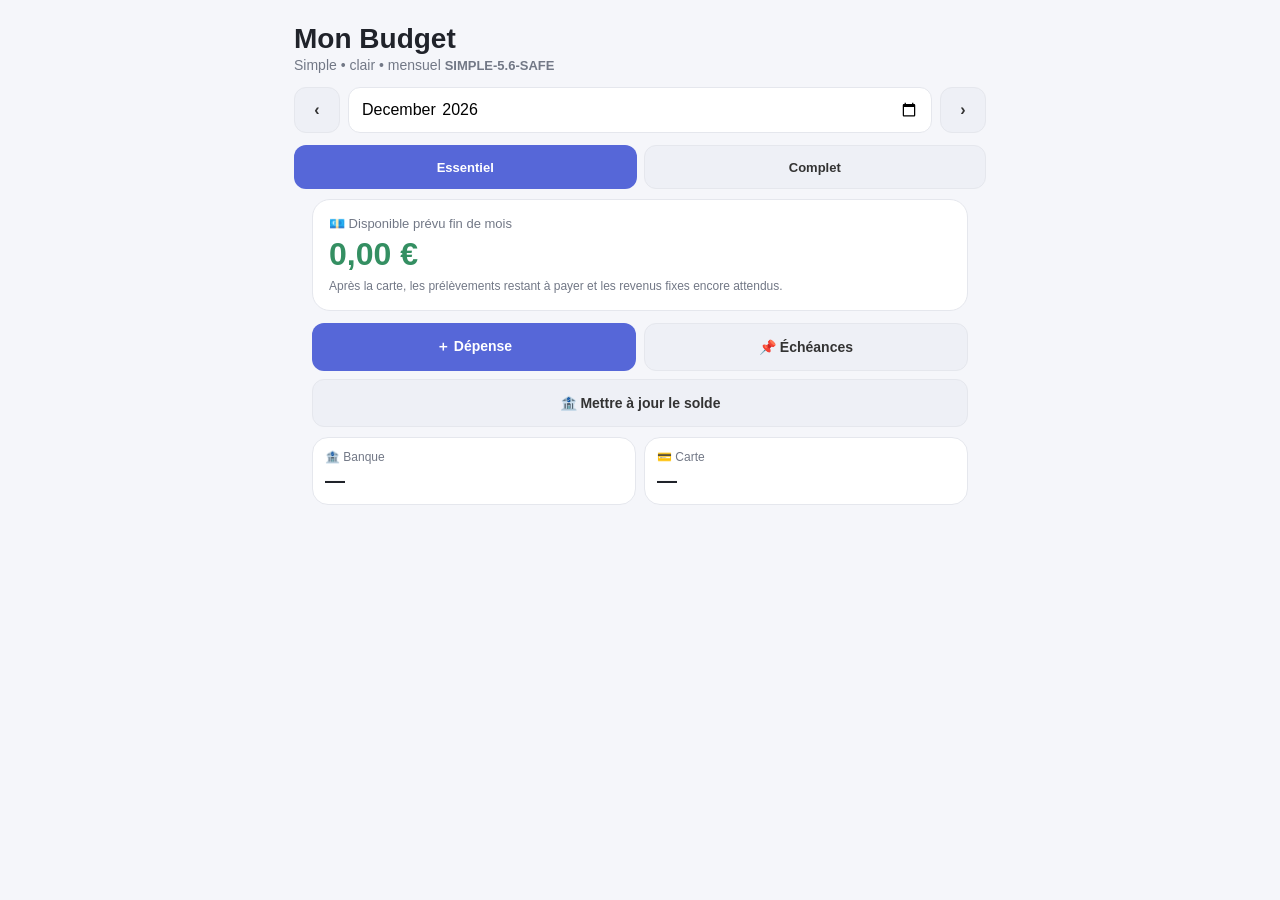
==== commit 1317ff03: "Add files via upload" ====
--- a/Index.html
+++ b/Index.html
@@ -285,6 +285,9 @@
 
 .simple5CompactHead{margin-bottom:0}
 .simple5EmptyCompact{padding:4px 2px 2px;text-align:left;font-size:14px}
+
+.simple5Undo{width:100%;margin-top:9px;min-height:42px}
+.simple5Undo[hidden]{display:none!important}
 </style></head>
 <body>
 <div id="simple4Dashboard" class="simple4Dashboard">
@@ -306,9 +309,10 @@
     <div><span>🏦 Banque</span><b id="simple4Bank">—</b></div>
     <div><span>💳 Carte</span><b id="simple4Card">—</b></div>
   </div>
+  <button id="simple5Undo" class="secondary simple5Undo" type="button" hidden>↩️ Annuler la dernière action</button>
 </div>
 <div class="app">
-<h1>Mon Budget</h1><div class="subtitle">Simple • clair • mensuel <span style="font-size:13px;font-weight:700">SIMPLE-5.4-SAFE</span></div>
+<h1>Mon Budget</h1><div class="subtitle">Simple • clair • mensuel <span style="font-size:13px;font-weight:700">SIMPLE-5.6-SAFE</span></div>
 <div class="month"><button id="prev" class="secondary">‹</button><input id="month" type="month"><button id="next" class="secondary">›</button></div>
 <div class="viewMode">
  <button id="viewEssential" type="button" aria-pressed="true">Essentiel</button>
@@ -1530,6 +1534,46 @@
  }
 }
 
+
+let simple5LastAction=null;
+function simple5UpdateUndo(){
+ let b=$('simple5Undo');if(!b)return;
+ b.hidden=!simple5LastAction;
+ if(!simple5LastAction)return;
+ if(simple5LastAction.kind==='expense')b.textContent='↩️ Annuler la dernière dépense';
+ else if(simple5LastAction.kind==='due')b.textContent='↩️ Annuler la dernière échéance cochée';
+ else if(simple5LastAction.kind==='balance')b.textContent='↩️ Annuler la dernière mise à jour du solde';
+}
+function simple5UndoLast(){
+ let a=simple5LastAction;if(!a)return;
+ if(!confirm('Annuler la dernière action ?'))return;
+ if(a.kind==='expense'){
+   s.entries=(s.entries||[]).filter(e=>e.id!==a.entryId);
+   if(!s.balances)s.balances={};
+   s.balances[a.month]={bank:a.beforeBank,card:a.beforeCard};
+ }else if(a.kind==='due'){
+   if(a.dueKind==='income'){
+     if(s.incomeReceived[a.month]) {
+       if(a.wasMarked)s.incomeReceived[a.month][a.id]=true;
+       else delete s.incomeReceived[a.month][a.id];
+     }
+   }else{
+     if(s.paid[a.month]) {
+       if(a.wasMarked)s.paid[a.month][a.id]=true;
+       else delete s.paid[a.month][a.id];
+     }
+   }
+ }else if(a.kind==='balance'){
+   if(!s.balances)s.balances={};
+   if(a.hadBalance)s.balances[a.month]={bank:a.beforeBank,card:a.beforeCard};
+   else delete s.balances[a.month];
+ }
+ simple5LastAction=null;
+ localStorage.setItem(KEY,JSON.stringify(s));
+ try{render()}catch(e){}
+ simple5Close();setTimeout(()=>{simple4Refresh();simple5UpdateUndo()},60);
+}
+
 function simple5Close(){let p=$('simple5Panel');if(p){p.hidden=true;p.innerHTML='';}}
 function simple5Open(kind){
  let p=$('simple5Panel'); if(!p)return;
@@ -1593,9 +1637,11 @@
 }
 function simple5MarkDue(kind,id){
  let mm=($('month')&&$('month').value)||m;
+ let wasMarked=kind==='income'?!!((s.incomeReceived[mm]||{})[id]):!!((s.paid[mm]||{})[id]);
+ simple5LastAction={kind:'due',month:mm,dueKind:kind,id:id,wasMarked:wasMarked};
  if(kind==='income'){s.incomeReceived[mm]=s.incomeReceived[mm]||{};s.incomeReceived[mm][id]=true;}
  else{s.paid[mm]=s.paid[mm]||{};s.paid[mm][id]=true;}
- save();render();simple5RenderDue();setTimeout(simple4Refresh,60);
+ persist();simple5RenderDue();simple5UpdateUndo();setTimeout(simple4Refresh,60);
 }
 
 function simple5Num(v){return Number(String(v||'').replace(/\s/g,'').replace(',','.'))||0}
@@ -1603,14 +1649,48 @@
  let mm=($('month')&&$('month').value)||m;
  if(!s.balances)s.balances={};
  let bank=simple5Num($('s5bank').value), card=simple5Num($('s5card').value);
+ let hadBalance=Object.prototype.hasOwnProperty.call(s.balances,mm);
+ let oldBalance=s.balances[mm]||{bank:0,card:0};
+ simple5LastAction={kind:'balance',month:mm,hadBalance:hadBalance,beforeBank:+oldBalance.bank||0,beforeCard:+oldBalance.card||0};
  s.balances[mm]={bank:bank,card:card};
- // Use the app's real persistence path. The previous version called save(),
- // which is not the budget-state save function.
- persist();
+
+ // Save directly in the same localStorage key used by the whole application.
+ try{
+   localStorage.setItem(KEY,JSON.stringify(s));
+ }catch(e){
+   alert("Impossible d’enregistrer le solde.");
+   return;
+ }
+
+ // Update every balance field immediately, without depending on a second render pass.
+ if($('bank'))$('bank').value=bank||'';
+ if($('card'))$('card').value=card||'';
+ if($('bankView'))$('bankView').textContent=eur(bank);
+ if($('cardView'))$('cardView').textContent=eur(card);
+ if($('simple4Bank'))$('simple4Bank').textContent=eur(bank);
+ if($('simple4Card'))$('simple4Card').textContent=eur(card);
+
+ // Recalculate the Essential "Disponible prévu fin de mois" directly.
+ let unpaid=(s.fixed||[]).filter(f=>!((s.paid[mm]||{})[f.id])).reduce((a,f)=>a+(+f.amount||0),0);
+ let expected=(s.fixedIncome||[]).filter(f=>!((s.incomeReceived[mm]||{})[f.id])).reduce((a,f)=>a+(+f.amount||0),0);
+ let exceptional=(s.exceptions&&s.exceptions[mm]||[]).reduce((a,x)=>a+(+x.amount||0),0);
+ let available=(+bank||0)-(+card||0);
+ let rest=available-unpaid+expected-exceptional;
+ if($('situationAvailable')){
+   $('situationAvailable').textContent=eur(available);
+   $('situationAvailable').className=available<0?'red':'green';
+ }
+ if($('rest')){
+   $('rest').textContent=eur(rest);
+   $('rest').className='big '+(rest<0?'red':'green');
+ }
+ if($('simple4AvailableValue'))$('simple4AvailableValue').textContent=eur(rest);
+
  simple5Close();
- // Refresh the simplified dashboard after render has rebuilt the original UI.
- requestAnimationFrame(()=>requestAnimationFrame(()=>simple4Refresh()));
- setTimeout(simple4Refresh,150);
+ simple5UpdateUndo();
+ // Full normal render afterwards, now that storage and state are already correct.
+ try{render()}catch(e){}
+ setTimeout(simple4Refresh,50);
 }
 function simple5SubmitExpense(){
  let label=($('s5label').value||'Dépense').trim(), amount=simple5Num($('s5amount').value), pay=$('s5pay').value;
@@ -1631,7 +1711,14 @@
    }
    let buttons=[...document.querySelectorAll('#simple4OriginalArea button')];
    let add=buttons.find(b=>/ajouter la dépense|enregistrer.*dépense/i.test(b.textContent||''));
-   if(add){add.click();simple5Close();setTimeout(simple4Refresh,100);return;}
+   if(add){
+     let mm=($('month')&&$('month').value)||m, beforeIds=new Set((s.entries||[]).map(e=>e.id));
+     let bb=(s.balances&&s.balances[mm])||{bank:0,card:0}, beforeBank=+bb.bank||0,beforeCard=+bb.card||0;
+     add.click();
+     let created=(s.entries||[]).find(e=>e.month===mm&&!beforeIds.has(e.id));
+     if(created) simple5LastAction={kind:'expense',month:mm,entryId:created.id,beforeBank:beforeBank,beforeCard:beforeCard};
+     simple5Close();simple5UpdateUndo();setTimeout(simple4Refresh,100);return;
+   }
  }
  alert("La saisie simple n’a pas pu être reliée automatiquement. Utilisez Complet pour cette dépense.");
 }
@@ -1656,6 +1743,8 @@
  $('simple4Add').onclick=()=>simple5Open('expense');
  $('simple4Due').onclick=()=>simple5Open('due');
  $('simple4Balance').onclick=()=>simple5Open('balance');
+ $('simple5Undo').onclick=simple5UndoLast;
+ simple5UpdateUndo();
 
  if(essentialBtn)essentialBtn.addEventListener('click',()=>setTimeout(()=>{document.body.classList.add('simple4TrueEssential');simple4Refresh()},0));
  const completeBtn=simple4FindButton('Complet');
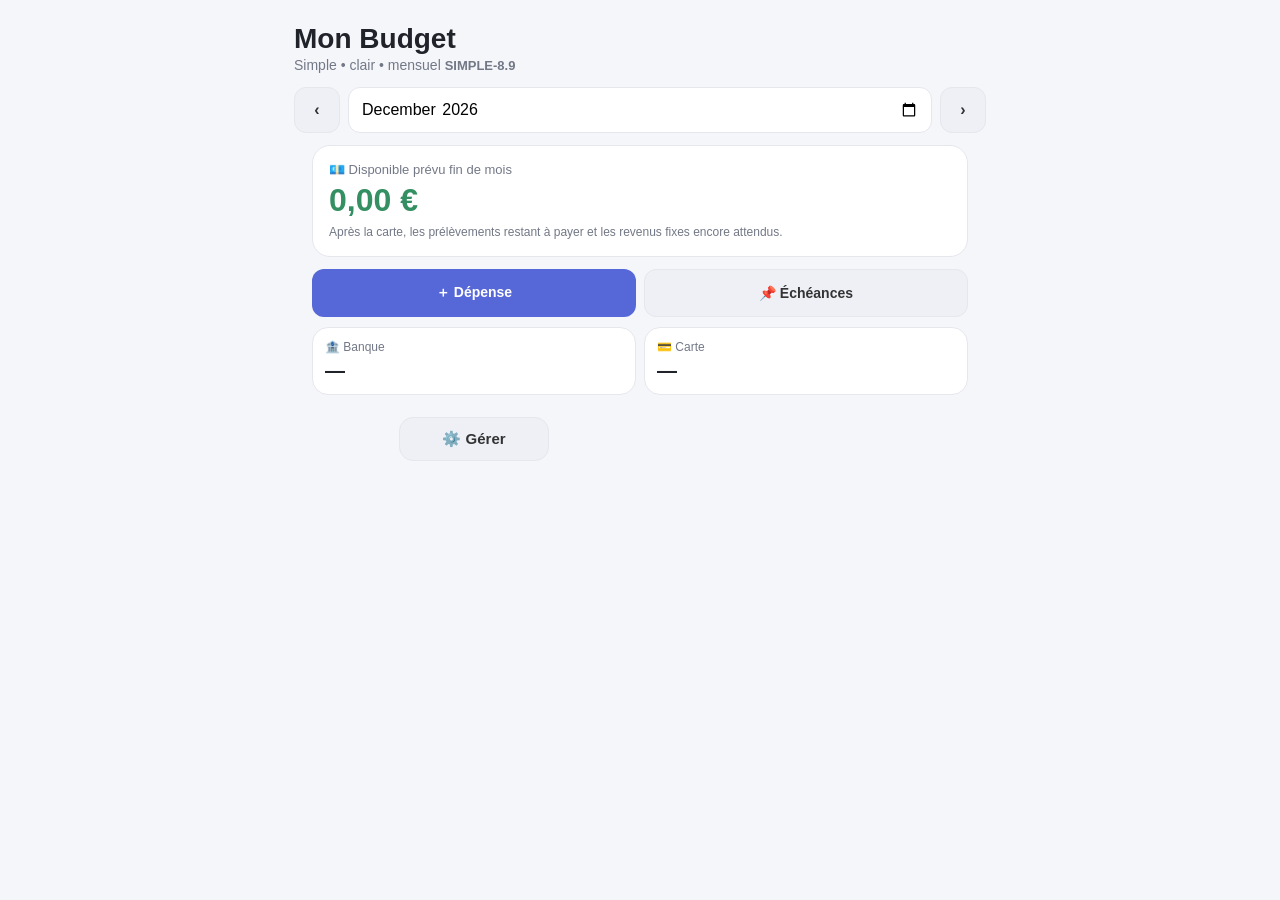
==== commit 61eb20ae: "Add files via upload" ====
--- a/Index.html
+++ b/Index.html
@@ -288,8 +288,264 @@
 
 .simple5Undo{width:100%;margin-top:9px;min-height:42px}
 .simple5Undo[hidden]{display:none!important}
+
+.fixedManage{align-items:center!important;gap:10px!important}
+.fixedManage .main{min-width:150px}
+.fixedBtns{display:flex;flex-wrap:wrap;gap:6px}
+.fixedBtns button{min-height:38px;padding:7px 10px;font-size:13px}
+@media(max-width:520px){
+ .fixedManage{display:block!important}
+ .fixedManage .amt{margin:5px 0 8px}
+ .fixedBtns{width:100%}
+ .fixedBtns button{flex:1 1 auto}
+}
+
+/* SIMPLE-8.9 — liste « Déjà traité » plus compacte et noms lisibles */
+.treated-item{
+  display:grid !important;
+  grid-template-columns:minmax(0,1fr) auto auto !important;
+  align-items:center !important;
+  gap:8px !important;
+  padding:10px 12px !important;
+  min-height:0 !important;
+}
+.treated-item .main{
+  min-width:0 !important;
+}
+.treated-item .title{
+  white-space:normal !important;
+  overflow:visible !important;
+  text-overflow:clip !important;
+  line-height:1.12 !important;
+  overflow-wrap:anywhere !important;
+}
+.treated-item .meta{
+  margin-top:2px !important;
+  line-height:1.15 !important;
+}
+.treated-item .amt{
+  white-space:nowrap !important;
+  margin:0 !important;
+}
+.treated-item .treated-cancel{
+  width:auto !important;
+  min-width:82px !important;
+  padding:10px 12px !important;
+  margin:0 !important;
+  white-space:nowrap !important;
+}
+@media (max-width:430px){
+  .treated-item{
+    grid-template-columns:minmax(0,1fr) auto !important;
+  }
+  .treated-item .main{
+    grid-column:1 / 2 !important;
+  }
+  .treated-item .amt{
+    grid-column:1 / 2 !important;
+    justify-self:start !important;
+    margin-top:4px !important;
+  }
+  .treated-item .treated-cancel{
+    grid-column:2 / 3 !important;
+    grid-row:1 / 3 !important;
+    align-self:center !important;
+    min-width:76px !important;
+    padding:9px 10px !important;
+  }
+}
+
+
+/* SIMPLE-8.9 — lot confort iPhone, sans changement des calculs */
+:root{scroll-behavior:smooth}
+button, summary, select{touch-action:manipulation}
+button:active{transform:scale(.985)}
+input,select,button{font-size:16px} /* évite le zoom automatique iOS */
+summary{cursor:pointer}
+.fold > summary{
+  position:relative;
+}
+.fold[open] > summary{
+  margin-bottom:8px;
+}
+.item .title{
+  overflow-wrap:anywhere;
+}
+.actions button,.wide{
+  min-height:48px;
+}
+@media (max-width:430px){
+  .card,.foldBody{scroll-margin-top:105px}
+  .item{gap:8px}
+  .item .amt{white-space:nowrap}
+  input,select{min-height:48px}
+  button{min-height:46px}
+}
+/* repère visuel discret pour les éléments cliquables */
+button:not(:disabled), summary{ -webkit-tap-highlight-color:rgba(86,101,214,.12); }
+
+
+/* SIMPLE-8.9 — utilisation quotidienne */
+.daily66{
+  margin:10px 0 12px;padding:12px;border:1px solid var(--line);
+  border-radius:16px;background:var(--card);
+}
+.daily66Title{font-weight:900;margin-bottom:9px}
+.daily66Grid{display:grid;grid-template-columns:1fr 1fr;gap:8px}
+.daily66Grid button{min-height:46px}
+.daily66Grid button:last-child{grid-column:1/-1}
+.daily66Hint{font-size:12px;opacity:.72;margin-top:7px;text-align:center}
+@media(max-width:430px){
+ .daily66{padding:10px}
+ .daily66Grid{grid-template-columns:1fr 1fr}
+ .daily66Grid button{font-size:14px;padding:9px 8px}
+}
+
+
+/* SIMPLE-8.9 — saisie quotidienne + dernières opérations */
+.daily67Recent{margin-top:12px;padding-top:10px;border-top:1px solid var(--line)}
+.daily67RecentHead{display:flex;align-items:center;justify-content:space-between;gap:8px}
+.daily67RecentHead button{min-height:34px!important;padding:6px 9px!important;font-size:12px!important}
+.daily67RecentList{margin-top:7px}
+.daily67Row{display:grid;grid-template-columns:minmax(0,1fr) auto;gap:6px 10px;padding:8px 0;border-top:1px solid var(--line)}
+.daily67Row:first-child{border-top:0}
+.daily67Row .n{font-weight:800;overflow-wrap:anywhere}
+.daily67Row .m{font-size:12px;opacity:.72}
+.daily67Row .a{grid-column:2;grid-row:1/3;align-self:center;font-weight:900;white-space:nowrap}
+.daily67Empty{font-size:13px;opacity:.7;padding:8px 0}
+
+
+/* SIMPLE-8.9 — résumé mensuel immédiat */
+.daily68Summary{display:grid;grid-template-columns:1fr 1fr;gap:8px;margin-top:11px}
+.daily68Summary>div{border:1px solid var(--line);border-radius:13px;padding:9px 10px;display:flex;flex-direction:column;gap:3px}
+.daily68Summary span{font-size:12px;opacity:.72}
+.daily68Summary b{font-size:17px}
+
+
+/* SIMPLE-8.9 — pilotage du mois */
+.daily69Pilot{margin-top:11px;border:1px solid var(--line);border-radius:14px;padding:10px 11px}
+.daily69PilotTitle{font-weight:900;font-size:14px}
+.daily69Message{font-size:13px;font-weight:750;margin-top:5px;line-height:1.3}
+.daily69Next{font-size:12px;opacity:.76;margin-top:4px;line-height:1.3}
+
+
+/* SIMPLE-8.9 — accueil quotidien final */
+.daily70Status{display:grid;grid-template-columns:1fr 1fr;gap:8px;margin-bottom:10px}
+.daily70Status>div{border:1px solid var(--line);border-radius:14px;padding:9px 10px;display:flex;flex-direction:column;gap:3px}
+.daily70Status span{font-size:12px;opacity:.7}
+.daily70Status b{font-size:18px;overflow-wrap:anywhere}
+@media(max-width:430px){.daily70Status b{font-size:16px}}
+
+
+/* SIMPLE-8.9 — NETTOYAGE
+   Retour à l'objectif initial : simple, clair, mensuel.
+   Les couches de tableau de bord ajoutées en 6.6–7.0 sont masquées.
+   Les données et calculs existants restent intacts. */
+#daily66,
+.daily66,
+#daily69Pilot,
+.daily69Pilot,
+.daily68Summary,
+.daily70Status,
+.daily67Recent,
+.daily67RecentHead,
+.daily67RecentList,
+.daily66Hint { display:none !important; }
+
+/* Interface plus calme : les outils secondaires restent dans leurs rubriques. */
+#quickTop65 { display:none !important; }
+
+/* Conserver des cibles confortables sur iPhone sans ajouter de nouveaux blocs. */
+button, summary, input, select { min-height:46px; }
+@media(max-width:430px){
+  .card,.foldBody{scroll-margin-top:100px}
+}
+
+
+/* SIMPLE-8.9 — accueil minimaliste */
+#simple4Balance{display:none !important;}
+#simple4Bank{cursor:pointer;touch-action:manipulation}
+#manage72{margin:14px auto 0;width:auto;min-width:150px;min-height:44px;padding:9px 18px;display:block;border-radius:14px;font-size:15px}
+
+.smalllabel{display:none !important;}
+
+
+/* SIMPLE-8.9 — suppression de la barre de raccourcis en double */
+.quickNav,
+#quickNav,
+.bottomQuickNav,
+#bottomQuickNav,
+.dailyNav,
+#dailyNav {
+  display:none !important;
+}
+
+
+/* SIMPLE-8.9 — saisie Dépense claire */
+body.expense74-on #quickTypeRow,
+body.expense74-on #quickCategoryRow,
+body.expense74-on #quickUtilityRow {display:none !important;}
+
+#expense74Header{display:none}
+body.expense74-on #expense74Header{display:block;margin:0 0 14px}
+#expense74Header h2{margin:0 0 4px;font-size:25px}
+#expense74Header p{margin:0;color:var(--muted);font-size:14px}
+
+body.expense74-on #expense74DateWrap{display:flex !important;align-items:center;gap:10px}
+#expense74DateToday{display:none}
+body.expense74-on #expense74DateToday{display:inline-flex;align-items:center;min-height:46px;padding:0 14px;border-radius:13px}
+
+body.expense74-on #moreOptions74{display:block}
+#moreOptions74{display:none;margin-top:10px}
+#moreOptions74 summary{cursor:pointer;font-weight:700;padding:10px 2px}
+#moreOptions74 .more74Body{padding-top:8px}
+
+/* Keep the primary form compact on iPhone */
+body.expense74-on input,
+body.expense74-on select{font-size:17px}
+
+
+/* SIMPLE-8.9 — suppression des couches de saisie devenues inutiles */
+#expense74Header{display:none !important;}
+body.expense74-on #expense74Header{display:none !important;}
+
+/* Les anciens raccourcis "Ajouter rapidement" et "Mode simple / Plus"
+   sont repérés et masqués par le correctif JS ci-dessous. */
+
+
+/* =========================================================
+   SIMPLE-8.9 — nettoyage VISUEL uniquement, base fonctionnelle 7.6
+   Aucun changement du stockage ou des fonctions métier.
+   ========================================================= */
+
+/* Masquer uniquement les éléments visuels devenus redondants. */
+#expense74Header { display:none !important; }
+
+/* Les anciens blocs de saisie rapide expérimentaux restent invisibles. */
+.v81AddOperation, #v81AddOperation { display:none !important; }
+
+
+/* SIMPLE-8.9 — Gérer = rubriques natives, sans faux menu intermédiaire */
+body.manage89-open .menuGroup{display:block !important;}
+body.manage89-open .menuGroup > summary{display:flex !important;}
+
 </style></head>
 <body>
+<!-- SIMPLE-8.9 : interface nettoyée; données 7.0.1 conservées -->
+
+<script>
+/* SIMPLE-8.9 — compatibilité : mois actuellement sélectionné */
+var currentMonth = (function(){
+  var el=document.getElementById('month');
+  if(el && el.value) return el.value;
+  var d=new Date();
+  return d.getFullYear()+'-'+String(d.getMonth()+1).padStart(2,'0');
+})();
+document.addEventListener('change',function(e){
+  if(e.target && e.target.id==='month') currentMonth=e.target.value;
+});
+</script>
+
 <div id="simple4Dashboard" class="simple4Dashboard">
   <div class="simple4Available">
     <div class="simple4Label">💶 Disponible prévu fin de mois</div>
@@ -303,16 +559,45 @@
     <button id="simple4Balance" type="button" class="secondary simple4Wide">🏦 Mettre à jour le solde</button>
   </div>
 
-  <div id="simple5Panel" class="simple5Panel" hidden></div>
+  
+<div id="daily66" class="daily66">
+  <div class="daily66Title">⚡ Mon budget aujourd’hui</div>
+  <div class="daily66Grid">
+    <button id="daily66Expense" type="button">＋ Dépense rapide</button>
+    <button id="daily66Due" type="button" class="secondary">📌 Voir les échéances</button>
+    <button id="daily66History" type="button" class="secondary">🧾 Corriger un mouvement</button>
+  </div>
+  <div id="daily66Hint" class="daily66Hint">Dépense, échéances et corrections au même endroit.</div>
+  <div class="daily70Status">
+    <div><span>💶 Disponible</span><b id="daily70Available">—</b></div>
+    <div><span>📅 Mois</span><b id="daily70Month">—</b></div>
+  </div>
+  <div id="daily69Pilot" class="daily69Pilot">
+    <div class="daily69PilotTitle">🧭 Pilotage du mois</div>
+    <div id="daily69Message" class="daily69Message">Analyse du mois…</div>
+    <div id="daily69Next" class="daily69Next"></div>
+  </div>
+  <div class="daily68Summary">
+    <div><span>📥 À recevoir</span><b id="daily68Income">—</b></div>
+    <div><span>📤 À payer</span><b id="daily68Fixed">—</b></div>
+  </div>
+  <div class="daily67Recent">
+    <div class="daily67RecentHead"><b>🕘 Dernières opérations</b><button id="daily67Refresh" type="button" class="secondary">Actualiser</button></div>
+    <div id="daily67RecentList" class="daily67RecentList"></div>
+  </div>
+</div>
+<div id="simple5Panel" class="simple5Panel" hidden></div>
 
   <div class="simple4Stats">
     <div><span>🏦 Banque</span><b id="simple4Bank">—</b></div>
     <div><span>💳 Carte</span><b id="simple4Card">—</b></div>
+<button id="manage72" type="button" class="secondary">⚙️ Gérer</button>
+
   </div>
   <button id="simple5Undo" class="secondary simple5Undo" type="button" hidden>↩️ Annuler la dernière action</button>
 </div>
 <div class="app">
-<h1>Mon Budget</h1><div class="subtitle">Simple • clair • mensuel <span style="font-size:13px;font-weight:700">SIMPLE-5.6-SAFE</span></div>
+<h1>Mon Budget</h1><div class="subtitle">Simple • clair • mensuel <span style="font-size:13px;font-weight:700">SIMPLE-8.9</span></div>
 <div class="month"><button id="prev" class="secondary">‹</button><input id="month" type="month"><button id="next" class="secondary">›</button></div>
 <div class="viewMode">
  <button id="viewEssential" type="button" aria-pressed="true">Essentiel</button>
@@ -509,6 +794,7 @@
   <div class="card"><span class="smalllabel">🧾 Charges à payer</span><b id="dashUnpaid" class="orange">0,00 €</b></div>
  </div>
  <div style="margin-top:10px;padding:11px;border:1px solid var(--line);border-radius:12px;background:#f8f9fb"><span class="smalllabel">⏰ Prochaine échéance</span><div id="nextDue" style="font-weight:800;margin-top:4px">Aucune échéance</div><div id="nextDueDetail" class="note" style="margin-top:3px"></div></div>
+ <div id="upcomingMonthList" class="list" style="margin-top:10px"></div>
 </div></details>
   <details class="fold">
 <summary>💰 Revenus fixes mensuels</summary>
@@ -517,7 +803,7 @@
  <input id="fiLabel" class="wide" placeholder="Ex. Salaire, allocation…">
  <input id="fiAmount" type="number" step="0.01" min="0" inputmode="decimal" placeholder="Montant €">
  <input id="fiDay" type="number" min="1" max="28" inputmode="numeric" placeholder="Jour (1 à 28)">
- <button id="addFixedIncome">Ajouter</button>
+ <button id="addFixedIncome" type="button">Ajouter</button>
 </div>
 <div id="fixedIncomeList" class="list" style="margin-top:10px"></div>
 
@@ -537,7 +823,14 @@
   <details class="fold">
 <summary>🧾 Prélèvements fixes</summary>
 <div class="foldBody"><div class="note" style="margin-bottom:10px">Enregistrés une seule fois, ils apparaissent tous les mois. « Payé » est mémorisé séparément pour chaque mois.</div>
-<div id="fixedList" class="list"></div>
+<div class="grid">
+ <input id="sfLabel" class="wide" placeholder="Ex. EDF, assurance, crédit…">
+ <input id="sfAmount" type="number" step="0.01" min="0" inputmode="decimal" placeholder="Montant €">
+ <input id="sfDay" type="number" min="1" max="28" inputmode="numeric" placeholder="Jour (1 à 28)">
+ <button id="addSimpleFixed" type="button">Ajouter</button>
+</div>
+<div id="fixedList" class="list" style="margin-top:10px"></div>
+<div class="note" style="margin-top:10px">✓ Vous pouvez modifier, supprimer ou marquer chaque prélèvement comme payé. Le statut « Payé » concerne uniquement le mois affiché.</div>
 
 
 </div></details>
@@ -1391,6 +1684,12 @@
 }
 
 
+function rememberLastChange(label){
+ try{
+  localStorage.setItem('budget_last_change',JSON.stringify({label:label||'Modification',at:Date.now()}));
+ }catch(e){}
+}
+
 function updateIntegrityBadge(){
  let el=$('integrityBadge');if(!el)return;
  try{
@@ -1406,6 +1705,7 @@
 
 
 function refreshFixedIncomeVisibleList(){
+ const m=$('month') ? $('month').value : new Date().toISOString().slice(0,7);
  const fil=$('fixedIncomeList');
  if(!fil)return;
  fil.innerHTML='';
@@ -1417,7 +1717,7 @@
  rows.forEach(f=>{
    const received=!!((s.incomeReceived&&s.incomeReceived[m])||{})[f.id];
    const d=document.createElement('div');d.className='item fixedIncomeVisibleRow';
-   d.innerHTML='<div class="main"><div class="title"></div><div class="meta"></div></div><div class="amt green"></div><button class="secondary pay"></button><button class="edit">✎</button><button class="del">✕</button>';
+   d.innerHTML='<div class="main"><div class="title"></div><div class="meta"></div></div><div class="amt green"></div><div class="fixedBtns"><button class="secondary pay"></button><button class="edit">✏️ Modifier</button><button class="del">🗑️ Supprimer</button></div>';
    d.querySelector('.title').textContent=f.label||'Revenu';
    d.querySelector('.meta').textContent='Prévu le '+(f.day||'?')+' de chaque mois';
    d.querySelector('.amt').textContent=eur(+f.amount||0);
@@ -1639,9 +1939,20 @@
  let mm=($('month')&&$('month').value)||m;
  let wasMarked=kind==='income'?!!((s.incomeReceived[mm]||{})[id]):!!((s.paid[mm]||{})[id]);
  simple5LastAction={kind:'due',month:mm,dueKind:kind,id:id,wasMarked:wasMarked};
- if(kind==='income'){s.incomeReceived[mm]=s.incomeReceived[mm]||{};s.incomeReceived[mm][id]=true;}
- else{s.paid[mm]=s.paid[mm]||{};s.paid[mm][id]=true;}
- persist();simple5RenderDue();simple5UpdateUndo();setTimeout(simple4Refresh,60);
+ // IMPORTANT : valider une échéance ne touche jamais au solde bancaire ni à la carte.
+ // Le prélèvement était déjà déduit du disponible prévisionnel ; on mémorise seulement
+ // son statut pour le mois sélectionné afin d'éviter une double déduction.
+ if(kind==='income'){
+   s.incomeReceived[mm]=s.incomeReceived[mm]||{};
+   s.incomeReceived[mm][id]=true;
+ }else{
+   s.paid[mm]=s.paid[mm]||{};
+   s.paid[mm][id]=true;
+ }
+ persist();
+ simple5RenderDue();
+ simple5UpdateUndo();
+ setTimeout(()=>{try{simple4Refresh()}catch(e){}},60);
 }
 
 function simple5Num(v){return Number(String(v||'').replace(/\s/g,'').replace(',','.'))||0}
@@ -1773,6 +2084,8 @@
  let savedMonth=localStorage.getItem('budget_last_month');
  if(savedMonth && /^\d{4}-\d{2}$/.test(savedMonth)) $('month').value=savedMonth;
 }catch(e){}
+// SIMPLE-6.3.2: mois sélectionné partagé par les fonctions historiques
+let m=$('month').value;
 $('date').value=today.toISOString().slice(0,10);
 function persist(){
  try{
@@ -1850,10 +2163,15 @@
     s.balances[obj.month]={bank:+newBal.bank||0,card:(+newBal.card||0)+newAmount};
   }
  } else {
+  const rawDay=parseInt($('editDay').value,10);
+  if(!Number.isInteger(rawDay)||rawDay<1||rawDay>28){alert('Indiquez un jour entre 1 et 28.');$('editDay').focus();return}
+  rememberLastChange(editing.kind==='fixed'?'Modification prélèvement fixe':'Modification revenu fixe');
   obj.label=label;obj.amount=amount;obj.category=$('editCategory').value;
-  obj.day=Math.max(1,Math.min(28,parseInt($('editDay').value)||1));
- }
+  obj.day=rawDay;
+ }
+ const editedKind=editing.kind;
  closeEdit();persist();
+ if(editedKind==='fixed')showToast('Prélèvement modifié ✓');
 }
 
 async function copyMonthlyReport(){
@@ -1986,6 +2304,48 @@
  let next=futureDue[0]||dueItems.sort((a,b)=>a.day-b.day)[0]||null;
  $('nextDue').textContent=next?('Le '+next.day+' · '+next.label):'Aucune échéance';
  $('nextDueDetail').textContent=next?(next.type+' · '+eur(next.amount)):'Tout est à jour pour ce mois.';
+ let upcomingBox=$('upcomingMonthList');
+ if(upcomingBox){
+   upcomingBox.innerHTML='';
+   let rows=dueItems.slice().sort((a,b)=>a.day-b.day || (a.kind==='income'?-1:1));
+   let pendingTitle=document.createElement('div');pendingTitle.className='smalllabel';pendingTitle.style.margin='8px 0';pendingTitle.textContent='⏳ Reste à venir';upcomingBox.appendChild(pendingTitle);
+   if(!rows.length){let e=document.createElement('div');e.className='empty';e.textContent='✓ Rien en attente pour ce mois.';upcomingBox.appendChild(e)}
+   rows.forEach(x=>{
+     let d=document.createElement('div');d.className='item';
+     d.innerHTML='<div class="main"><div class="title"></div><div class="meta"></div></div><div class="amt"></div><button class="secondary pay" type="button"></button>';
+     d.querySelector('.title').textContent=(x.kind==='income'?'💰 ':'🧾 ')+x.label;
+     let state=(isCurrentMonth && x.day<todayNum)?'⚠️ En retard · ':((isCurrentMonth && x.day===todayNum)?'Aujourd’hui · ':'Prévu · ');
+     d.querySelector('.meta').textContent=state+'le '+x.day+' · '+x.type;
+     let a=d.querySelector('.amt');a.textContent=eur(x.amount);a.className='amt '+(x.kind==='income'?'green':'orange');
+     let bt=d.querySelector('.pay');bt.textContent=x.kind==='income'?'Reçu ✓':'Payé ✓';
+     bt.onclick=()=>{if(x.kind==='income'){s.incomeReceived[m]=s.incomeReceived[m]||{};s.incomeReceived[m][x.id]=true}else{s.paid[m]=s.paid[m]||{};s.paid[m][x.id]=true}persist()};
+     upcomingBox.appendChild(d);
+   });
+   let treated=[];
+   s.fixedIncome.forEach(f=>{if((s.incomeReceived[m]||{})[f.id])treated.push({kind:'income',id:f.id,day:+f.day||1,label:f.label,amount:f.amount,type:'Reçu'})});
+   s.fixed.forEach(f=>{if((s.paid[m]||{})[f.id])treated.push({kind:'fixed',id:f.id,day:+f.day||1,label:f.label,amount:f.amount,type:'Payé'})});
+   treated.sort((a,b)=>a.day-b.day || (a.kind==='income'?-1:1));
+   let treatedTitle=document.createElement('div');treatedTitle.className='smalllabel';treatedTitle.style.margin='16px 0 8px';treatedTitle.textContent='✅ Déjà traité ce mois-ci';upcomingBox.appendChild(treatedTitle);
+   if(!treated.length){let e=document.createElement('div');e.className='empty';e.textContent='Aucun élément traité pour ce mois.';upcomingBox.appendChild(e)}
+   treated.forEach(x=>{
+     let d=document.createElement('div');d.className='item treated-item';
+     d.innerHTML='<div class="main"><div class="title"></div><div class="meta"></div></div><div class="amt"></div><button class="secondary treated-cancel" type="button">Annuler</button>';
+     d.querySelector('.title').textContent=(x.kind==='income'?'💰 ':'🧾 ')+x.label;
+     d.querySelector('.meta').textContent='Le '+x.day+' · ✓ '+x.type;
+     let a=d.querySelector('.amt');a.textContent=eur(x.amount);a.className='amt '+(x.kind==='income'?'green':'orange');
+     d.querySelector('button').onclick=()=>{
+       if(x.kind==='income'){
+         if(s.incomeReceived[m])delete s.incomeReceived[m][x.id];
+       }else{
+         if(s.paid[m])delete s.paid[m][x.id];
+       }
+       persist();
+       if(typeof showToast==='function')showToast((x.kind==='income'?'Revenu remis à recevoir':'Prélèvement remis à payer')+' ✓');
+     };
+     upcomingBox.appendChild(d);
+   });
+ }
+
  if($('homeTodo')){
   let todo=$('homeTodo');todo.innerHTML='';
   let todoRows=dueItems.slice().sort((a,b)=>a.day-b.day);
@@ -2190,11 +2550,57 @@
    else if(spendable<0) $('monthPace').textContent='⚠️ Marge dépassée de '+eur(Math.abs(spendable));
    else $('monthPace').textContent='';
  }
- let fil=$('fixedIncomeList');fil.innerHTML='';if(!s.fixedIncome.length)fil.innerHTML='<div class="empty"><b>Aucun revenu fixe chargé.</b><br><span class="note">Si vous en aviez déjà saisi, ils ne sont pas présents dans les données actuellement ouvertes. Ne les ressaisissez pas : utilisez d’abord Historique & sauvegarde pour restaurer la dernière sauvegarde contenant vos revenus.</span></div>';
- s.fixedIncome.forEach(f=>{let received=!!(s.incomeReceived[m]||{})[f.id],d=document.createElement('div');d.className='item';d.innerHTML='<div class="main"><div class="title"></div><div class="meta"></div></div><div class="amt green"></div><button class="secondary pay"></button><button class="edit">✎</button><button class="del">✕</button>';d.querySelector('.title').textContent=f.label;d.querySelector('.meta').textContent='Prévu le '+f.day+' de chaque mois';d.querySelector('.amt').textContent=eur(f.amount);d.querySelector('.pay').textContent=received?'Reçu ✓':'À recevoir';d.querySelector('.pay').className='secondary pay '+(received?'statusDone':'statusTodo');d.querySelector('.pay').onclick=()=>{rememberLastChange('Statut revenu');s.incomeReceived[m]=s.incomeReceived[m]||{};s.incomeReceived[m][f.id]=!received;persist();render()};d.querySelector('.edit').onclick=()=>openEdit('income',f.id);d.querySelector('.del').onclick=()=>{if(confirm('Supprimer ce revenu fixe ?')){s.fixedIncome=s.fixedIncome.filter(x=>x.id!==f.id);persist()}};fil.appendChild(d)});
- let fl=$('fixedList');fl.innerHTML='';if(!s.fixed.length)fl.innerHTML='<div class="empty">Aucun prélèvement fixe enregistré.</div>';
- s.fixed.forEach(f=>{let paid=!!(s.paid[m]||{})[f.id],d=document.createElement('div');d.className='item';d.innerHTML='<div class="main"><div class="title"></div><div class="meta"></div></div><div class="amt"></div><button class="secondary pay"></button><button class="edit">✎</button><button class="del">✕</button>';d.querySelector('.title').textContent=f.label;d.querySelector('.meta').textContent='Le '+(f.day||'?')+' de chaque mois · '+f.category;d.querySelector('.amt').textContent=eur(f.amount);d.querySelector('.pay').textContent=paid?'Payé ✓':'À payer';d.querySelector('.pay').className='secondary pay '+(paid?'statusDone':'statusTodo');d.querySelector('.pay').onclick=()=>{s.paid[m]=s.paid[m]||{};s.paid[m][f.id]=!paid;persist()};d.querySelector('.edit').onclick=()=>openEdit('fixed',f.id);d.querySelector('.del').onclick=()=>{if(confirm('Supprimer ce prélèvement fixe ?')){s.fixed=s.fixed.filter(x=>x.id!==f.id);persist()}};fl.appendChild(d)});
- let paceExpenses=rows.filter(e=>e.type==='expense').reduce((a,e)=>a+(+e.amount||0),0);
+ let fil=$('fixedIncomeList');fil.innerHTML='';if(!s.fixedIncome.length)fil.innerHTML='<div class="empty"><b>Aucun revenu fixe enregistré.</b><br><span class="note">Ajoutez ici seulement les revenus qui reviennent chaque mois.</span></div>';
+ s.fixedIncome.slice().sort((a,b)=>(a.day||99)-(b.day||99)).forEach(f=>{
+   let received=!!(s.incomeReceived[m]||{})[f.id],d=document.createElement('div');d.className='item fixedManage fixedIncomeVisibleRow';
+   d.innerHTML='<div class="main"><div class="title"></div><div class="meta"></div></div><div class="amt green"></div><div class="fixedBtns"><button class="secondary pay"></button><button class="edit">✏️ Modifier</button><button class="del">🗑️ Supprimer</button></div>';
+   d.querySelector('.title').textContent=f.label;
+   d.querySelector('.meta').textContent='Prévu le '+(f.day||'?')+' de chaque mois';
+   d.querySelector('.amt').textContent=eur(f.amount);
+   d.querySelector('.pay').textContent=received?'✓ Reçu · annuler':'Marquer reçu ✓';
+   d.querySelector('.pay').className='secondary pay '+(received?'statusDone':'statusTodo');
+   d.querySelector('.pay').onclick=()=>{
+     rememberLastChange('Statut revenu fixe');
+     s.incomeReceived[m]=s.incomeReceived[m]||{};
+     if(received) delete s.incomeReceived[m][f.id]; else s.incomeReceived[m][f.id]=true;
+     persist();render();showToast(received?'Revenu remis à recevoir':'Revenu marqué reçu ✓');
+   };
+   d.querySelector('.edit').onclick=()=>openEdit('income',f.id);
+   d.querySelector('.del').onclick=()=>{if(confirm('Supprimer définitivement « '+f.label+' » ?')){
+     rememberLastChange('Suppression revenu fixe');
+     s.fixedIncome=s.fixedIncome.filter(x=>x.id!==f.id);
+     Object.keys(s.incomeReceived||{}).forEach(mm=>{if(s.incomeReceived[mm])delete s.incomeReceived[mm][f.id]});
+     persist();render();showToast('Revenu fixe supprimé');
+   }};
+   fil.appendChild(d);
+ });
+ let fl=$('fixedList');fl.innerHTML='';
+ if(!s.fixed.length)fl.innerHTML='<div class="empty"><b>Aucun prélèvement fixe enregistré.</b><br><span class="note">Ajoutez ici les prélèvements qui reviennent chaque mois.</span></div>';
+ s.fixed.slice().sort((a,b)=>(a.day||99)-(b.day||99)).forEach(f=>{
+   let paid=!!(s.paid[m]||{})[f.id],d=document.createElement('div');d.className='item fixedManage';
+   d.innerHTML='<div class="main"><div class="title"></div><div class="meta"></div></div><div class="amt"></div><div class="fixedBtns"><button class="secondary pay"></button><button class="edit">✏️ Modifier</button><button class="del">Supprimer</button></div>';
+   d.querySelector('.title').textContent=f.label;
+   d.querySelector('.meta').textContent='Le '+(f.day||'?')+' de chaque mois';
+   d.querySelector('.amt').textContent=eur(f.amount);
+   d.querySelector('.pay').textContent=paid?'✓ Payé · annuler':'Marquer payé ✓';
+   d.querySelector('.pay').className='secondary pay '+(paid?'statusDone':'statusTodo');
+   d.querySelector('.pay').onclick=()=>{
+     rememberLastChange('Statut prélèvement fixe');
+     s.paid[m]=s.paid[m]||{};
+     if(paid) delete s.paid[m][f.id]; else s.paid[m][f.id]=true;
+     persist();
+     render();
+     showToast(paid?'Prélèvement remis à payer':'Prélèvement marqué payé ✓');
+   };
+   d.querySelector('.edit').onclick=()=>openEdit('fixed',f.id);
+   d.querySelector('.del').onclick=()=>{if(confirm('Supprimer définitivement « '+f.label+' » ?')){
+     rememberLastChange('Suppression prélèvement fixe');
+     s.fixed=s.fixed.filter(x=>x.id!==f.id);
+     Object.keys(s.paid||{}).forEach(mm=>{if(s.paid[mm])delete s.paid[mm][f.id]});
+     persist();showToast('Prélèvement supprimé ✓');
+   }};
+   fl.appendChild(d)
+ }); let paceExpenses=rows.filter(e=>e.type==='expense').reduce((a,e)=>a+(+e.amount||0),0);
  let nowPace=new Date(), selectedNow=(nowPace.getFullYear()===yy&&nowPace.getMonth()===mm);
  let daysInMonth=new Date(yy,mm+1,0).getDate();
  let elapsedDays=selectedNow?Math.max(1,nowPace.getDate()):daysInMonth;
@@ -2379,6 +2785,23 @@
 $('copyPreviousBudgets').onclick=copyPreviousBudgets;
 $('saveBudget').onclick=()=>{let m=$('month').value,cat=$('budgetCat').value,amount=parseFloat($('budgetAmount').value)||0;if(amount<=0)return;s.budgets[m]=s.budgets[m]||{};s.budgets[m][cat]=amount;$('budgetAmount').value='';persist();showToast('Budget '+cat+' enregistré ✓')};
 $('addFixedIncome').onclick=()=>{let label=$('fiLabel').value.trim(),amount=parseFloat($('fiAmount').value)||0,day=Math.max(1,Math.min(28,parseInt($('fiDay').value)||1));if(!label||amount<=0)return;s.fixedIncome.push({id:crypto.randomUUID(),label,amount,day});$('fiLabel').value='';$('fiAmount').value='';$('fiDay').value='';persist()};
+$('addSimpleFixed').onclick=()=>{
+ const label=($('sfLabel').value||'').trim();
+ const rawAmount=String($('sfAmount').value||'').replace(',','.');
+ const amount=Number(rawAmount);
+ const rawDay=parseInt($('sfDay').value,10);
+ if(!label){alert('Indiquez le nom du prélèvement.');$('sfLabel').focus();return}
+ if(!Number.isFinite(amount)||amount<=0){alert('Indiquez un montant supérieur à 0 €.');$('sfAmount').focus();return}
+ if(!Number.isInteger(rawDay)||rawDay<1||rawDay>28){alert('Indiquez un jour entre 1 et 28.');$('sfDay').focus();return}
+ if(!Array.isArray(s.fixed))s.fixed=[];
+ rememberLastChange('Ajout prélèvement fixe');
+ const id=(window.crypto&&crypto.randomUUID)?crypto.randomUUID():('fixe_'+Date.now()+'_'+Math.random().toString(36).slice(2));
+ s.fixed.push({id,label,amount,day:rawDay,category:'Fixe'});
+ $('sfLabel').value='';$('sfAmount').value='';$('sfDay').value='';
+ persist();
+ showToast('Prélèvement '+label+' enregistré ✓');
+ render();
+};
 $('saveSavingGoal').onclick=()=>{let m=$('month').value,v=Math.max(0,parseFloat($('savingGoal').value)||0),d=Math.max(0,parseFloat($('savingDone').value)||0),sm=Math.max(0,parseFloat($('safetyMargin').value)||0);s.savingGoals[m]=v;s.savingDone[m]=d;s.safetyMargins[m]=sm;persist()};
 $('saveBalance').onclick=()=>{s.balances[$('month').value]={bank:parseFloat($('bank').value)||0,card:parseFloat($('card').value)||0};persist();showToast('Solde et carte mis à jour ✓')};
 $('form').onsubmit=e=>{e.preventDefault();let btn=$('addBtn');if(btn.dataset.busy==='1')return;
@@ -2471,6 +2894,7 @@
 };
 $('goNextMonth').onclick=()=>{move(1)};
 $('month').onchange=()=>{
+ m=$('month').value;
  localStorage.setItem('budget_last_month',$('month').value);
  let today=new Date().toISOString().slice(0,10), selected=$('month').value;
  $('date').value=(selected===today.slice(0,7))?today:selected+'-01';
@@ -2568,4 +2992,766 @@
  <button id="globalUndoBtn" type="button">Annuler</button>
 </div>
 <div id="toast" class="toast"></div>
+
+<script>
+/* SIMPLE-6.1-SAFE — ajout prélèvement robuste */
+(function(){
+ function normFixed(v){
+  return String(v||'').trim().toLocaleLowerCase('fr-FR').replace(/\\s+/g,' ');
+ }
+ function sameFixed(a,b){
+  return normFixed(a.label)===normFixed(b.label)
+    && Math.abs((Number(a.amount)||0)-(Number(b.amount)||0))<0.005
+    && (Number(a.day)||0)===(Number(b.day)||0);
+ }
+ function cleanFixedDuplicates(){
+  if(!s || !Array.isArray(s.fixed)) return 0;
+  var kept=[], removed=0;
+  s.fixed.forEach(function(item){
+   var existing=kept.find(function(k){ return sameFixed(k,item); });
+   if(!existing){ kept.push(item); return; }
+   removed++;
+   if(s.paid && typeof s.paid==='object'){
+    Object.keys(s.paid).forEach(function(month){
+     var statuses=s.paid[month];
+     if(statuses && statuses[item.id]){
+      statuses[existing.id]=true;
+     }
+     if(statuses) delete statuses[item.id];
+    });
+   }
+  });
+  if(removed){
+   s.fixed=kept;
+   if(typeof persist==='function') persist();
+  }
+  return removed;
+ }
+ function install(){
+  var removed=0;
+  try{ removed=cleanFixedDuplicates(); }catch(e){ console.error(e); }
+  if(removed && typeof render==='function') render();
+  if(removed && typeof showToast==='function')
+   showToast(removed+' doublon'+(removed>1?'s':'')+' supprimé'+(removed>1?'s':'')+' ✓');
+  var btn=document.getElementById('addSimpleFixed');
+  if(!btn)return;
+  btn.type='button';
+  btn.onclick=function(e){
+   e.preventDefault();e.stopPropagation();
+   var le=document.getElementById('sfLabel'),
+       ae=document.getElementById('sfAmount'),
+       de=document.getElementById('sfDay');
+   var label=(le.value||'').trim(),
+       amount=Number(String(ae.value||'').replace(',','.')),
+       day=parseInt(de.value,10);
+   if(!label){alert('Indiquez le nom du prélèvement.');return false}
+   if(!isFinite(amount)||amount<=0){alert('Indiquez un montant supérieur à 0 €.');return false}
+   if(!Number.isInteger(day)||day<1||day>28){alert('Indiquez un jour entre 1 et 28.');return false}
+   try{
+    if(!s || typeof s!=='object') throw new Error('Données budget indisponibles');
+    if(!Array.isArray(s.fixed))s.fixed=[];
+    var candidate={label:label,amount:amount,day:day};
+    if(s.fixed.some(function(x){return sameFixed(x,candidate)})){
+     alert('Ce prélèvement existe déjà : '+label+' — '+amount.toFixed(2).replace('.',',')+' € — jour '+day+'.');
+     return false;
+    }
+    var id=(window.crypto&&crypto.randomUUID)?crypto.randomUUID():'fixe_'+Date.now();
+    s.fixed.push({id:id,label:label,amount:amount,day:day,category:'Fixe'});
+    /* Use the application's own persistence path; it knows its private storage key. */
+    if(typeof persist!=='function')throw new Error('Sauvegarde indisponible');
+    persist();
+    le.value='';ae.value='';de.value='';
+    if(typeof render==='function')render();
+    if(typeof showToast==='function')showToast('Prélèvement '+label+' enregistré ✓');
+    return false;
+   }catch(err){
+    console.error(err);
+    alert("Erreur technique : "+(err&&err.message?err.message:String(err)));
+    return false;
+   }
+  };
+ }
+ if(document.readyState==='loading')document.addEventListener('DOMContentLoaded',install);
+ else install();
+})();
+</script>
+
+
+<script>
+/* SIMPLE-8.9 — prélèvements/revenus fixes mensuels robustes */
+(function(){
+ function monthKey(){ var e=document.getElementById('month'); return e&&e.value ? e.value : new Date().toISOString().slice(0,7); }
+ function ensure(){
+   if(!window.s||typeof s!=='object') return false;
+   if(!Array.isArray(s.fixed)) s.fixed=[];
+   if(!Array.isArray(s.fixedIncome)) s.fixedIncome=[];
+   if(!s.fixedPaid||typeof s.fixedPaid!=='object') s.fixedPaid={};
+   if(!s.fixedIncomeReceived||typeof s.fixedIncomeReceived!=='object') s.fixedIncomeReceived={};
+   return true;
+ }
+ function idOf(x,p){ if(!x.id) x.id=p+'_'+Date.now()+'_'+Math.random().toString(36).slice(2,8); return x.id; }
+ function paidMap(){ ensure(); var k=monthKey(); if(!s.fixedPaid[k])s.fixedPaid[k]={}; return s.fixedPaid[k]; }
+ function receivedMap(){ ensure(); var k=monthKey(); if(!s.fixedIncomeReceived[k])s.fixedIncomeReceived[k]={}; return s.fixedIncomeReceived[k]; }
+ function refresh(){ try{if(typeof persist==='function')persist()}catch(e){} try{if(typeof render==='function')render()}catch(e){} try{if(typeof simple4Render==='function')simple4Render()}catch(e){} }
+ window.simple64ToggleFixed=function(id){ if(!ensure())return; var m=paidMap(); m[id]=!m[id]; refresh(); };
+ window.simple64ToggleIncome=function(id){ if(!ensure())return; var m=receivedMap(); m[id]=!m[id]; refresh(); };
+ window.simple64DeleteFixed=function(id){ if(!ensure())return; if(!confirm('Supprimer ce prélèvement fixe pour les mois futurs ?'))return; s.fixed=s.fixed.filter(function(x){return idOf(x,'fix')!==id}); Object.keys(s.fixedPaid).forEach(function(k){if(s.fixedPaid[k])delete s.fixedPaid[k][id]}); refresh(); };
+ window.simple64DeleteIncome=function(id){ if(!ensure())return; if(!confirm('Supprimer ce revenu fixe pour les mois futurs ?'))return; s.fixedIncome=s.fixedIncome.filter(function(x){return idOf(x,'inc')!==id}); Object.keys(s.fixedIncomeReceived).forEach(function(k){if(s.fixedIncomeReceived[k])delete s.fixedIncomeReceived[k][id]}); refresh(); };
+ window.simple64EditFixed=function(id){ if(!ensure())return; var x=s.fixed.find(function(v){return idOf(v,'fix')===id}); if(!x)return; var l=prompt('Nom du prélèvement',x.label||''); if(l===null)return; var a=prompt('Montant €',String(x.amount||'')); if(a===null)return; var d=prompt('Jour (1 à 28)',String(x.day||'')); if(d===null)return; var n=Number(String(a).replace(',','.')),j=parseInt(d,10); if(!l.trim()||!isFinite(n)||n<=0||j<1||j>28){alert('Valeurs incorrectes.');return} x.label=l.trim();x.amount=n;x.day=j;refresh(); };
+ window.simple64EditIncome=function(id){ if(!ensure())return; var x=s.fixedIncome.find(function(v){return idOf(v,'inc')===id}); if(!x)return; var l=prompt('Nom du revenu',x.label||''); if(l===null)return; var a=prompt('Montant €',String(x.amount||'')); if(a===null)return; var d=prompt('Jour (1 à 28)',String(x.day||'')); if(d===null)return; var n=Number(String(a).replace(',','.')),j=parseInt(d,10); if(!l.trim()||!isFinite(n)||n<=0||j<1||j>28){alert('Valeurs incorrectes.');return} x.label=l.trim();x.amount=n;x.day=j;refresh(); };
+ function enhance(){
+   if(!ensure())return;
+   s.fixed.forEach(function(x){idOf(x,'fix')}); s.fixedIncome.forEach(function(x){idOf(x,'inc')});
+   try{if(typeof persist==='function')persist()}catch(e){}
+ }
+ document.addEventListener('DOMContentLoaded',function(){enhance(); setTimeout(enhance,300)});
+})();
+</script>
+
+
+<button id="quickTop65" type="button" aria-label="Retour en haut"
+ style="display:none;position:fixed;right:16px;bottom:92px;z-index:9998;
+ width:52px;height:52px;border-radius:18px;padding:0;font-size:24px;
+ box-shadow:0 5px 18px rgba(0,0,0,.13)">↑</button>
+<script>
+(function(){
+  const topBtn=document.getElementById('quickTop65');
+  if(topBtn){
+    const refreshTop=()=>{topBtn.style.display=window.scrollY>700?'block':'none'};
+    window.addEventListener('scroll',refreshTop,{passive:true});
+    refreshTop();
+    topBtn.addEventListener('click',()=>window.scrollTo({top:0,behavior:'smooth'}));
+  }
+
+  /* À l'ouverture d'un grand menu, ferme les autres menus principaux :
+     écran plus court et navigation plus rapide, sans toucher aux données. */
+  const mainFolds=[...document.querySelectorAll('details.fold')];
+  mainFolds.forEach(d=>{
+    d.addEventListener('toggle',()=>{
+      if(!d.open)return;
+      const parentDetails=d.parentElement && d.parentElement.closest
+        ? d.parentElement.closest('details.fold') : null;
+      mainFolds.forEach(other=>{
+        if(other===d || !other.open)return;
+        /* ne ferme pas un parent nécessaire à l'affichage du sous-menu */
+        if(parentDetails && other===parentDetails)return;
+        const otherParent=other.parentElement && other.parentElement.closest
+          ? other.parentElement.closest('details.fold') : null;
+        if(otherParent===d)return;
+        /* seulement les menus de même niveau */
+        if(other.parentElement===d.parentElement) other.open=false;
+      });
+    });
+  });
+})();
+</script>
+
+
+<script>
+/* SIMPLE-8.9 — raccourcis sûrs vers les fonctions déjà existantes */
+(function(){
+ function clickExisting(id){
+   var b=document.getElementById(id);
+   if(b){ b.click(); return true; }
+   return false;
+ }
+ function openSummary(words){
+   var details=[].slice.call(document.querySelectorAll('details'));
+   var d=details.find(function(x){
+     var sm=x.querySelector(':scope > summary');
+     if(!sm)return false;
+     var t=(sm.textContent||'').toLowerCase();
+     return words.some(function(w){return t.indexOf(w)>=0});
+   });
+   if(!d)return false;
+   var p=d.parentElement;
+   while(p){if(p.tagName==='DETAILS')p.open=true;p=p.parentElement}
+   d.open=true;
+   setTimeout(function(){d.scrollIntoView({behavior:'smooth',block:'start'})},30);
+   return true;
+ }
+ function install66(){
+   var e=document.getElementById('daily66Expense');
+   var due=document.getElementById('daily66Due');
+   var hist=document.getElementById('daily66History');
+   if(e)e.onclick=function(){
+     if(!clickExisting('simple4Add')) openSummary(['mouvement','dépense']);
+   };
+   if(due)due.onclick=function(){
+     if(!clickExisting('simple4Due')) openSummary(['à venir ce mois','échéance']);
+   };
+   if(hist)hist.onclick=function(){
+     if(!openSummary(['historique','mouvements'])) openSummary(['mouvement']);
+   };
+ }
+ if(document.readyState==='loading')document.addEventListener('DOMContentLoaded',install66);
+ else install66();
+})();
+</script>
+
+
+<script>
+/* SIMPLE-8.9 — aperçu des dernières opérations, sans modifier les calculs */
+(function(){
+ function money67(v){
+   try{return new Intl.NumberFormat('fr-FR',{style:'currency',currency:'EUR'}).format(Number(v)||0)}
+   catch(e){return (Number(v)||0).toFixed(2).replace('.',',')+' €'}
+ }
+ function recentRows67(){
+   var box=document.getElementById('daily67RecentList');
+   if(!box)return;
+   box.innerHTML='';
+   var rows=[];
+   try{
+     var monthEl=document.getElementById('month');
+     var monthKey=monthEl&&monthEl.value?monthEl.value:'';
+     if(typeof s!=='undefined' && s){
+       if(s.months && monthKey && Array.isArray(s.months[monthKey])) rows=s.months[monthKey].slice();
+       else if(Array.isArray(s.entries)) rows=s.entries.slice();
+     }
+   }catch(e){}
+   rows=rows.filter(function(x){return x&&x.label})
+     .sort(function(a,b){return String(b.date||'').localeCompare(String(a.date||''))})
+     .slice(0,4);
+   if(!rows.length){
+     var empty=document.createElement('div');empty.className='daily67Empty';
+     empty.textContent='Aucune opération récente à afficher.';
+     box.appendChild(empty);return;
+   }
+   rows.forEach(function(x){
+     var d=document.createElement('div');d.className='daily67Row';
+     var isIncome=x.type==='income';
+     d.innerHTML='<div class="n"></div><div class="m"></div><div class="a"></div>';
+     d.querySelector('.n').textContent=(isIncome?'💰 ':'🛒 ')+(x.label||'Opération');
+     d.querySelector('.m').textContent=(x.date||'')+(x.category?' · '+x.category:'');
+     d.querySelector('.a').textContent=(isIncome?'+ ':'− ')+money67(x.amount);
+     box.appendChild(d);
+   });
+ }
+ function install67(){
+   var r=document.getElementById('daily67Refresh');
+   if(r)r.onclick=recentRows67;
+   recentRows67();
+   var month=document.getElementById('month');
+   if(month)month.addEventListener('change',function(){setTimeout(recentRows67,50)});
+   document.addEventListener('click',function(){setTimeout(recentRows67,120)});
+ }
+ if(document.readyState==='loading')document.addEventListener('DOMContentLoaded',install67);
+ else install67();
+})();
+</script>
+
+
+<script>
+/* SIMPLE-8.9 — résumé à recevoir / à payer depuis les données existantes */
+(function(){
+ function euro68(v){
+  try{return new Intl.NumberFormat('fr-FR',{style:'currency',currency:'EUR'}).format(Number(v)||0)}
+  catch(e){return (Number(v)||0).toFixed(2).replace('.',',')+' €'}
+ }
+ function refresh68(){
+  var inc=document.getElementById('daily68Income'),fix=document.getElementById('daily68Fixed');
+  if(!inc||!fix)return;
+  try{
+   var me=document.getElementById('month'),mk=me&&me.value?me.value:'';
+   var incomes=(typeof s!=='undefined'&&s&&Array.isArray(s.fixedIncome))?s.fixedIncome:[];
+   var fixed=(typeof s!=='undefined'&&s&&Array.isArray(s.fixed))?s.fixed:[];
+   var received=(s&&s.incomeReceived&&s.incomeReceived[mk])||{};
+   var paid=(s&&s.paid&&s.paid[mk])||{};
+   var toReceive=incomes.reduce(function(t,x){return t+(received[x.id]?0:(Number(x.amount)||0))},0);
+   var toPay=fixed.reduce(function(t,x){return t+(paid[x.id]?0:(Number(x.amount)||0))},0);
+   inc.textContent=euro68(toReceive);fix.textContent=euro68(toPay);
+  }catch(e){inc.textContent='—';fix.textContent='—'}
+ }
+ function install68(){
+  refresh68();
+  var me=document.getElementById('month');
+  if(me)me.addEventListener('change',function(){setTimeout(refresh68,60)});
+  document.addEventListener('click',function(){setTimeout(refresh68,140)});
+ }
+ if(document.readyState==='loading')document.addEventListener('DOMContentLoaded',install68);
+ else install68();
+})();
+</script>
+
+
+<script>
+/* SIMPLE-8.9 — synthèse d'attention depuis les données existantes */
+(function(){
+ function eur69(v){try{return new Intl.NumberFormat('fr-FR',{style:'currency',currency:'EUR'}).format(Number(v)||0)}catch(e){return (Number(v)||0).toFixed(2).replace('.',',')+' €'}}
+ function refresh69(){
+  var msg=document.getElementById('daily69Message'),next=document.getElementById('daily69Next');
+  if(!msg||!next)return;
+  try{
+   var me=document.getElementById('month'),mk=me&&me.value?me.value:'';
+   var parts=mk.split('-'),yy=+parts[0],mm=(+parts[1]||1)-1;
+   var now=new Date(),same=now.getFullYear()===yy&&now.getMonth()===mm,today=same?now.getDate():0;
+   var inc=Array.isArray(s.fixedIncome)?s.fixedIncome:[],fix=Array.isArray(s.fixed)?s.fixed:[];
+   var rec=(s.incomeReceived&&s.incomeReceived[mk])||{},paid=(s.paid&&s.paid[mk])||{};
+   var pending=[];
+   inc.forEach(function(x){if(!rec[x.id])pending.push({kind:'income',day:+x.day||1,label:x.label,amount:+x.amount||0})});
+   fix.forEach(function(x){if(!paid[x.id])pending.push({kind:'fixed',day:+x.day||1,label:x.label,amount:+x.amount||0})});
+   pending.sort(function(a,b){return a.day-b.day || (a.kind==='income'?-1:1)});
+   var late=pending.filter(function(x){return same&&x.day<today});
+   if(late.length){
+    msg.textContent='⚠️ '+late.length+' échéance'+(late.length>1?'s':'')+' à vérifier.';
+   }else if(pending.length){
+    msg.textContent='Tout est à jour pour le moment.';
+   }else{
+    msg.textContent='✅ Tout est traité pour ce mois.';
+   }
+   if(pending.length){
+    var p=pending.find(function(x){return !same||x.day>=today})||pending[0];
+    next.textContent=(late.length?'Prochaine / à vérifier : ':'Prochaine échéance : ')+(p.kind==='income'?'📥 ':'📤 ')+p.label+' · le '+p.day+' · '+eur69(p.amount);
+   }else next.textContent='Aucune échéance restante.';
+  }catch(e){msg.textContent='Pilotage indisponible';next.textContent=''}
+ }
+ function install69(){
+  refresh69();
+  var me=document.getElementById('month');if(me)me.addEventListener('change',function(){setTimeout(refresh69,60)});
+  document.addEventListener('click',function(){setTimeout(refresh69,150)});
+ }
+ if(document.readyState==='loading')document.addEventListener('DOMContentLoaded',install69);else install69();
+})();
+</script>
+
+
+<script>
+/* SIMPLE-8.9 — synchronise l'accueil avec les valeurs déjà calculées par l'application */
+(function(){
+ function refresh70(){
+  var av=document.getElementById('daily70Available'),mo=document.getElementById('daily70Month');
+  if(av){
+   var source=document.getElementById('simple4AvailableValue')||document.getElementById('rest');
+   av.textContent=source&&source.textContent?source.textContent:'—';
+  }
+  if(mo){
+   var me=document.getElementById('month');
+   if(me&&me.value){
+    var p=me.value.split('-'),d=new Date(+p[0],(+p[1]||1)-1,1);
+    try{mo.textContent=d.toLocaleDateString('fr-FR',{month:'long',year:'numeric'})}
+    catch(e){mo.textContent=me.value}
+   }else mo.textContent='—';
+  }
+ }
+ function install70(){
+  refresh70();
+  var me=document.getElementById('month');
+  if(me)me.addEventListener('change',function(){setTimeout(refresh70,80)});
+  document.addEventListener('click',function(){setTimeout(refresh70,180)});
+  setInterval(refresh70,2500);
+ }
+ if(document.readyState==='loading')document.addEventListener('DOMContentLoaded',install70);else install70();
+})();
+</script>
+
+
+<script>
+(function(){
+ function install72(){
+  var bank=document.getElementById('simple4Bank'), balance=document.getElementById('simple4Balance');
+  if(bank&&balance){
+   var open=function(){balance.click()};
+   bank.setAttribute('role','button');bank.setAttribute('tabindex','0');bank.onclick=open;
+   bank.onkeydown=function(e){if(e.key==='Enter'||e.key===' '){e.preventDefault();open()}};
+  }
+  var manage=document.getElementById('manage72');
+  if(manage)manage.onclick=function(){
+   var b=Array.from(document.querySelectorAll('button')).find(function(x){return (x.textContent||'').trim()==='Complet'});
+   if(b){b.click();setTimeout(function(){window.scrollTo({top:0,behavior:'smooth'})},50)}
+  };
+ }
+ if(document.readyState==='loading')document.addEventListener('DOMContentLoaded',install72);else install72();
+})();
+</script>
+
+
+<script>
+/* SIMPLE-8.9 — masque uniquement la barre contenant les 5 raccourcis redondants */
+(function(){
+  function clean73(){
+    var labels=['Ajouter','Solde','Historique','Sauvegarder',"Aujourd’hui","Aujourd'hui"];
+    var candidates=Array.from(document.querySelectorAll('nav,div,section'));
+    candidates.forEach(function(el){
+      var direct=Array.from(el.children);
+      if(direct.length < 4 || direct.length > 7) return;
+      var txt=direct.map(function(x){return (x.textContent||'').trim()}).join(' | ');
+      var hits=0;
+      ['Ajouter','Solde','Historique','Sauvegarder'].forEach(function(k){if(txt.indexOf(k)>=0) hits++;});
+      if((txt.indexOf("Aujourd’hui")>=0 || txt.indexOf("Aujourd'hui")>=0) && hits>=4){
+        el.style.display='none';
+      }
+    });
+  }
+  if(document.readyState==='loading') document.addEventListener('DOMContentLoaded',clean73);
+  else clean73();
+})();
+</script>
+
+
+<script>
+(function(){
+ function norm(s){return (s||'').replace(/\s+/g,' ').trim()}
+ function findButton(label){
+   return Array.from(document.querySelectorAll('button')).find(function(b){return norm(b.textContent)===label});
+ }
+ function install74(){
+   var add=findButton('Ajouter la dépense · août') ||
+           Array.from(document.querySelectorAll('button')).find(function(b){return norm(b.textContent).indexOf('Ajouter la dépense')===0});
+   if(!add)return;
+
+   document.body.classList.add('expense74-on');
+
+   var form=add.parentElement;
+   if(!form)return;
+
+   // Header immediately before the actual fields.
+   var header=document.createElement('div');
+   header.id='expense74Header';
+   header.innerHTML='<h2>Ajouter une dépense</h2><p>Le nécessaire, rien de plus.</p>';
+   var firstField=Array.from(form.children).find(function(x){return x.querySelector&&x.querySelector('input')});
+   form.insertBefore(header,firstField||form.firstChild);
+
+   // Hide the top quick-choice clutter while keeping it in DOM.
+   var dep=findButton('Dépense'), rev=findButton('Revenu'), fixe=findButton('Fixe');
+   if(dep&&dep.parentElement){dep.parentElement.id='quickTypeRow'}
+   var courses=findButton('Courses'), carburant=findButton('Carburant'), loisirs=findButton('Loisirs');
+   if(courses&&courses.parentElement){courses.parentElement.id='quickCategoryRow'}
+
+   // Secondary shortcut column/row: Effacer, Aujourd'hui, Ce mois, Favori, Plus d'options.
+   var eff=findButton('× Effacer')||findButton('Effacer');
+   if(eff&&eff.parentElement){eff.parentElement.id='quickUtilityRow'}
+
+   // Date: default visually to "Aujourd'hui"; keep real date input accessible.
+   var dateInput=Array.from(form.querySelectorAll('input')).find(function(i){return i.type==='date'});
+   if(dateInput){
+     var wrap=dateInput.parentElement;
+     wrap.id='expense74DateWrap';
+     var today=document.createElement('button');
+     today.type='button'; today.id='expense74DateToday'; today.textContent="Aujourd’hui";
+     today.onclick=function(){
+       var d=new Date(), val=d.getFullYear()+'-'+String(d.getMonth()+1).padStart(2,'0')+'-'+String(d.getDate()).padStart(2,'0');
+       dateInput.value=val; dateInput.dispatchEvent(new Event('change',{bubbles:true}));
+     };
+     wrap.insertBefore(today,dateInput);
+   }
+
+   // Rename field semantics using placeholders where available.
+   var inputs=Array.from(form.querySelectorAll('input'));
+   var name=inputs.find(function(i){return (i.placeholder||'').toLowerCase().indexOf('nom')>=0});
+   var amount=inputs.find(function(i){return (i.placeholder||'').toLowerCase().indexOf('montant')>=0});
+   if(name)name.placeholder='Nom de la dépense';
+   if(amount)amount.placeholder='Montant €';
+
+   // Secondary functions stay available but are no longer visually dominant.
+   var undo=Array.from(document.querySelectorAll('button')).find(function(b){return norm(b.textContent).indexOf('Annuler la dernière saisie')>=0});
+   if(undo){undo.style.fontSize='15px';undo.style.minHeight='46px'}
+
+   // Change primary wording so it doesn't repeat month unnecessarily.
+   add.textContent='Ajouter la dépense';
+ }
+ if(document.readyState==='loading')document.addEventListener('DOMContentLoaded',install74);else install74();
+})();
+</script>
+
+
+<script>
+(function(){
+ function txt(el){return (el&&el.textContent||'').replace(/\s+/g,' ').trim()}
+ function hideNearestCard(el){
+   if(!el)return;
+   var p=el;
+   for(var i=0;i<6 && p;i++,p=p.parentElement){
+     var t=txt(p);
+     if(t.length<500 && (p.classList.contains('card') || p.tagName==='SECTION' || p.tagName==='DIV')){
+       p.style.display='none';
+       return;
+     }
+   }
+ }
+ function clean75(){
+   /* 1. Supprimer visuellement tout le bloc "Ajouter rapidement". */
+   Array.from(document.querySelectorAll('h1,h2,h3,h4,div,strong')).forEach(function(el){
+     if(txt(el)==='Ajouter rapidement') hideNearestCard(el);
+   });
+
+   /* 2. Supprimer le sélecteur "Mode simple / Plus". */
+   Array.from(document.querySelectorAll('div,section')).forEach(function(el){
+     var t=txt(el);
+     if(t.indexOf('Mode simple')>=0 && t.indexOf('Le nécessaire au quotidien')>=0 && t.indexOf('Plus')>=0 && t.length<180){
+       el.style.display='none';
+     }
+   });
+
+   /* 3. Annuler la tentative 7.4 qui déplaçait/ajoutait des éléments dans le formulaire. */
+   document.body.classList.remove('expense74-on');
+   var h=document.getElementById('expense74Header'); if(h)h.style.display='none';
+
+   /* 4. Garder le formulaire natif existant comme seule saisie. */
+   var add=Array.from(document.querySelectorAll('button')).find(function(b){
+     return txt(b).indexOf('Ajouter la dépense')===0;
+   });
+   if(add){
+     add.textContent='Ajouter la dépense';
+     var card=add.closest('.card') || add.parentElement;
+     if(card){
+       card.style.display='';
+       card.style.overflow='visible';
+     }
+   }
+ }
+ if(document.readyState==='loading')document.addEventListener('DOMContentLoaded',clean75);
+ else clean75();
+})();
+</script>
+
+
+<script>
+(function(){
+ function n(s){return (s||'').replace(/\s+/g,' ').trim()}
+ function removeQuick76(){
+   var all=Array.from(document.querySelectorAll('*'));
+   var title=all.find(function(e){return n(e.textContent)==='Ajouter rapidement'});
+   if(title){
+     var p=title;
+     while(p && p!==document.body){
+       var t=n(p.textContent);
+       if(t.indexOf('Ajouter rapidement')>=0 &&
+          t.indexOf('Dépense')>=0 &&
+          t.indexOf('Revenu')>=0 &&
+          t.indexOf('Fixe')>=0 &&
+          t.indexOf('Favori')>=0){
+         p.style.setProperty('display','none','important');
+         break;
+       }
+       p=p.parentElement;
+     }
+   }
+   /* "Mode simple / Plus" is also obsolete. */
+   all.forEach(function(e){
+     var t=n(e.textContent);
+     if(t==='Mode simple Le nécessaire au quotidien Plus'){
+       e.style.setProperty('display','none','important');
+     }
+   });
+ }
+ if(document.readyState==='loading')document.addEventListener('DOMContentLoaded',removeQuick76);
+ else removeQuick76();
+ setTimeout(removeQuick76,300);
+})();
+</script>
+
+
+<script>
+(function(){
+  function txt(e){return (e&&e.textContent||'').replace(/\s+/g,' ').trim();}
+  function hide(e){if(e)e.style.setProperty('display','none','important');}
+
+  function visualClean82(){
+    /* Ancien grand bloc "Ajouter rapidement" seulement s'il existe encore. */
+    var titles=Array.from(document.querySelectorAll('h1,h2,h3,h4,div,strong'));
+    var title=titles.find(function(e){return txt(e)==='Ajouter rapidement';});
+    if(title){
+      var p=title;
+      while(p && p!==document.body){
+        var t=txt(p);
+        if(t.indexOf('Ajouter rapidement')>=0 &&
+           t.indexOf('Dépense')>=0 &&
+           t.indexOf('Revenu')>=0 &&
+           t.indexOf('Fixe')>=0 &&
+           t.indexOf('Favori')>=0){
+          hide(p);
+          break;
+        }
+        p=p.parentElement;
+      }
+    }
+
+    /* Ancien bandeau "Mode simple / Plus" seulement. */
+    Array.from(document.querySelectorAll('div,section')).forEach(function(e){
+      var t=txt(e);
+      if(t.length<180 &&
+         t.indexOf('Mode simple')>=0 &&
+         t.indexOf('Le nécessaire au quotidien')>=0 &&
+         t.indexOf('Plus')>=0){
+        hide(e);
+      }
+    });
+  }
+
+  if(document.readyState==='loading'){
+    document.addEventListener('DOMContentLoaded', visualClean82);
+  } else {
+    visualClean82();
+  }
+  setTimeout(visualClean82,300);
+})();
+</script>
+
+
+<script>
+(function(){
+  function txt(e){return (e&&e.textContent||'').replace(/\s+/g,' ').trim();}
+  function hide(e){if(e)e.style.setProperty('display','none','important');}
+
+  function removeViewChoice83(){
+    /* Repérer le plus petit conteneur qui contient uniquement le choix
+       Essentiel / Complet et le masquer. */
+    var els=Array.from(document.querySelectorAll('div,section,nav'));
+    var candidates=els.filter(function(e){
+      var t=txt(e);
+      return t.indexOf('Essentiel')>=0 &&
+             t.indexOf('Complet')>=0 &&
+             t.length<80;
+    });
+    if(candidates.length){
+      candidates.sort(function(a,b){return txt(a).length-txt(b).length;});
+      hide(candidates[0]);
+    }
+
+    /* Forcer l'affichage de la vue utile par défaut si une classe de mode
+       avait été laissée par l'ancienne interface, sans modifier les données. */
+    try{
+      document.body.classList.remove('complete-mode','full-mode');
+      document.body.classList.add('essential-mode');
+    }catch(e){}
+  }
+
+  if(document.readyState==='loading')
+    document.addEventListener('DOMContentLoaded',removeViewChoice83);
+  else removeViewChoice83();
+
+  setTimeout(removeViewChoice83,300);
+})();
+</script>
+
+
+<script>
+(function(){
+  function norm(s){return (s||'').replace(/\s+/g,' ').trim();}
+  function findDuePanel(){
+    var heading=Array.from(document.querySelectorAll('h1,h2,h3,h4,strong,div'))
+      .find(function(e){return norm(e.textContent)==='📌 Échéances du mois' || norm(e.textContent)==='Échéances du mois';});
+    if(!heading) return null;
+    var p=heading;
+    while(p && p!==document.body){
+      var t=norm(p.textContent);
+      if(t.indexOf('Échéances du mois')>=0 &&
+         (t.indexOf('À recevoir')>=0 || t.indexOf('À payer')>=0)){
+        return p;
+      }
+      p=p.parentElement;
+    }
+    return heading.parentElement;
+  }
+
+  function install85(){
+    var btn=document.getElementById('dailyDue');
+    if(!btn){
+      btn=Array.from(document.querySelectorAll('button,a,[role="button"]'))
+        .find(function(e){return norm(e.textContent)==='📌 Échéances' || norm(e.textContent)==='Échéances';});
+    }
+    var panel=findDuePanel();
+    if(!btn || !panel) return;
+
+    var original='📌 Échéances';
+
+    function isOpen(){
+      return panel.style.display!=='none' && getComputedStyle(panel).display!=='none';
+    }
+    function closeDue(){
+      panel.style.setProperty('display','none','important');
+      btn.textContent=original;
+      btn.setAttribute('aria-expanded','false');
+      var top=document.querySelector('h1') || document.body;
+      top.scrollIntoView({behavior:'smooth',block:'start'});
+    }
+    function openDue(){
+      panel.style.removeProperty('display');
+      /* Remove an !important display:none left by earlier visual rules if any. */
+      if(getComputedStyle(panel).display==='none'){
+        panel.style.setProperty('display','block','important');
+      }
+      var p=panel.parentElement;
+      while(p){
+        if(p.tagName==='DETAILS') p.open=true;
+        p=p.parentElement;
+      }
+      btn.textContent='✕ Fermer les échéances';
+      btn.setAttribute('aria-expanded','true');
+      setTimeout(function(){panel.scrollIntoView({behavior:'smooth',block:'start'});},50);
+    }
+
+    /* Start closed on page load. */
+    panel.style.setProperty('display','none','important');
+    btn.textContent=original;
+    btn.setAttribute('aria-expanded','false');
+
+    btn.onclick=function(e){
+      e.preventDefault();
+      if(btn.getAttribute('aria-expanded')==='true') closeDue();
+      else openDue();
+    };
+  }
+
+  if(document.readyState==='loading') document.addEventListener('DOMContentLoaded',install85);
+  else install85();
+  setTimeout(install85,350);
+})();
+</script>
+
+
+<script>
+(function(){
+ function tx(e){return (e&&e.textContent||'').replace(/\s+/g,' ').trim();}
+ function install89(){
+   var manage=document.getElementById('manage72') ||
+     Array.from(document.querySelectorAll('button')).find(function(b){return tx(b)==='⚙️ Gérer' || tx(b)==='Gérer';});
+   if(!manage)return;
+
+   /* Keep only the useful native management groups visible when Gérer is opened. */
+   var groups=Array.from(document.querySelectorAll('details.menuGroup'));
+   var useful=groups.filter(function(d){
+     var s=d.querySelector(':scope > summary');
+     var t=tx(s);
+     return t.indexOf('Budget du mois')>=0 ||
+            t.indexOf('Historique & sauvegarde')>=0 ||
+            t.indexOf('Réglages')>=0 ||
+            t.indexOf('Gestion')>=0;
+   });
+
+   function closeAll(){
+     useful.forEach(function(d){d.open=false;});
+     document.body.classList.remove('manage89-open');
+     manage.textContent='⚙️ Gérer';
+   }
+
+   manage.onclick=function(){
+     var opened=document.body.classList.toggle('manage89-open');
+     if(!opened){closeAll();return;}
+     manage.textContent='✕ Fermer la gestion';
+
+     /* Open the native Budget group so its real sections are immediately available. */
+     var budget=useful.find(function(d){
+       var s=d.querySelector(':scope > summary');
+       return tx(s).indexOf('Budget du mois')>=0;
+     });
+     if(budget){
+       budget.open=true;
+       setTimeout(function(){budget.scrollIntoView({behavior:'smooth',block:'start'});},50);
+     } else if(useful.length){
+       useful[0].open=true;
+       setTimeout(function(){useful[0].scrollIntoView({behavior:'smooth',block:'start'});},50);
+     }
+   };
+
+   /* Native summaries/buttons retain their original handlers.
+      No routing to duplicate buttons is added. */
+ }
+ if(document.readyState==='loading')document.addEventListener('DOMContentLoaded',install89);
+ else install89();
+ setTimeout(install89,350);
+})();
+</script>
+
 </body></html>
